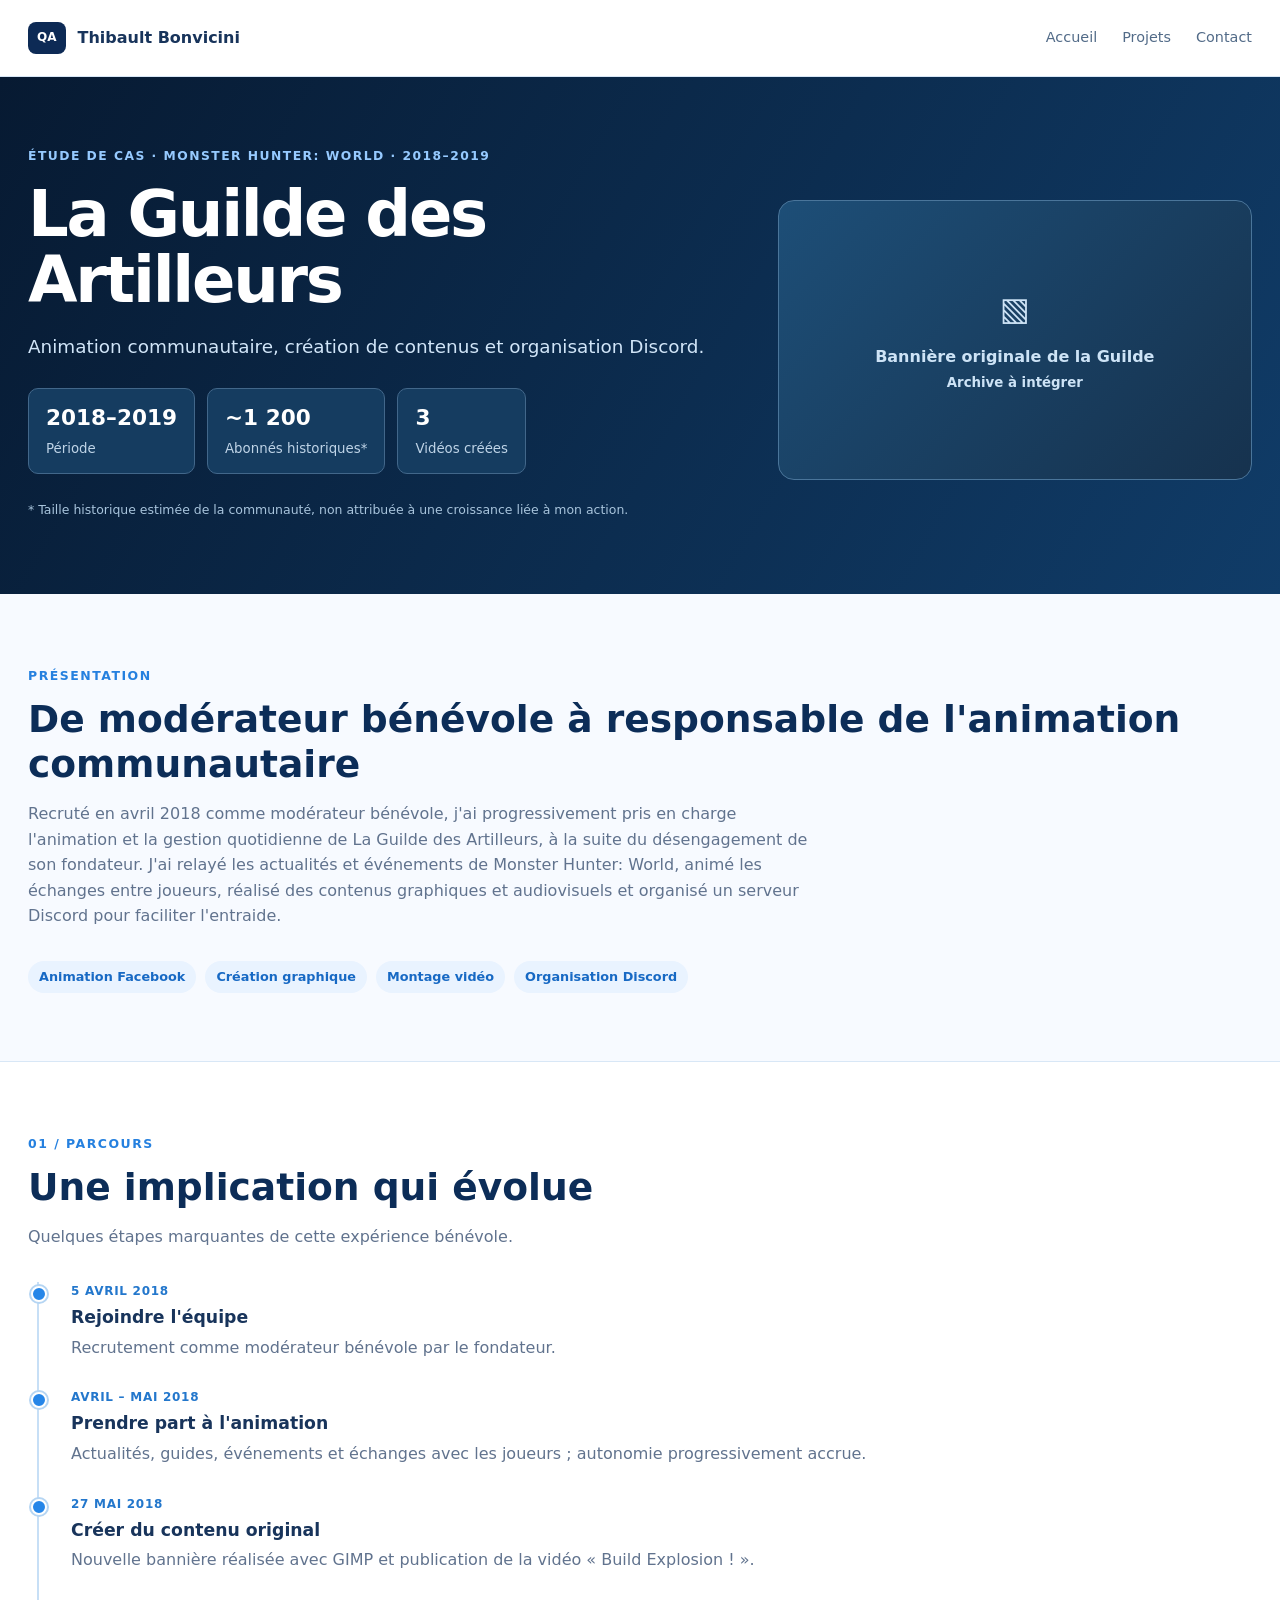
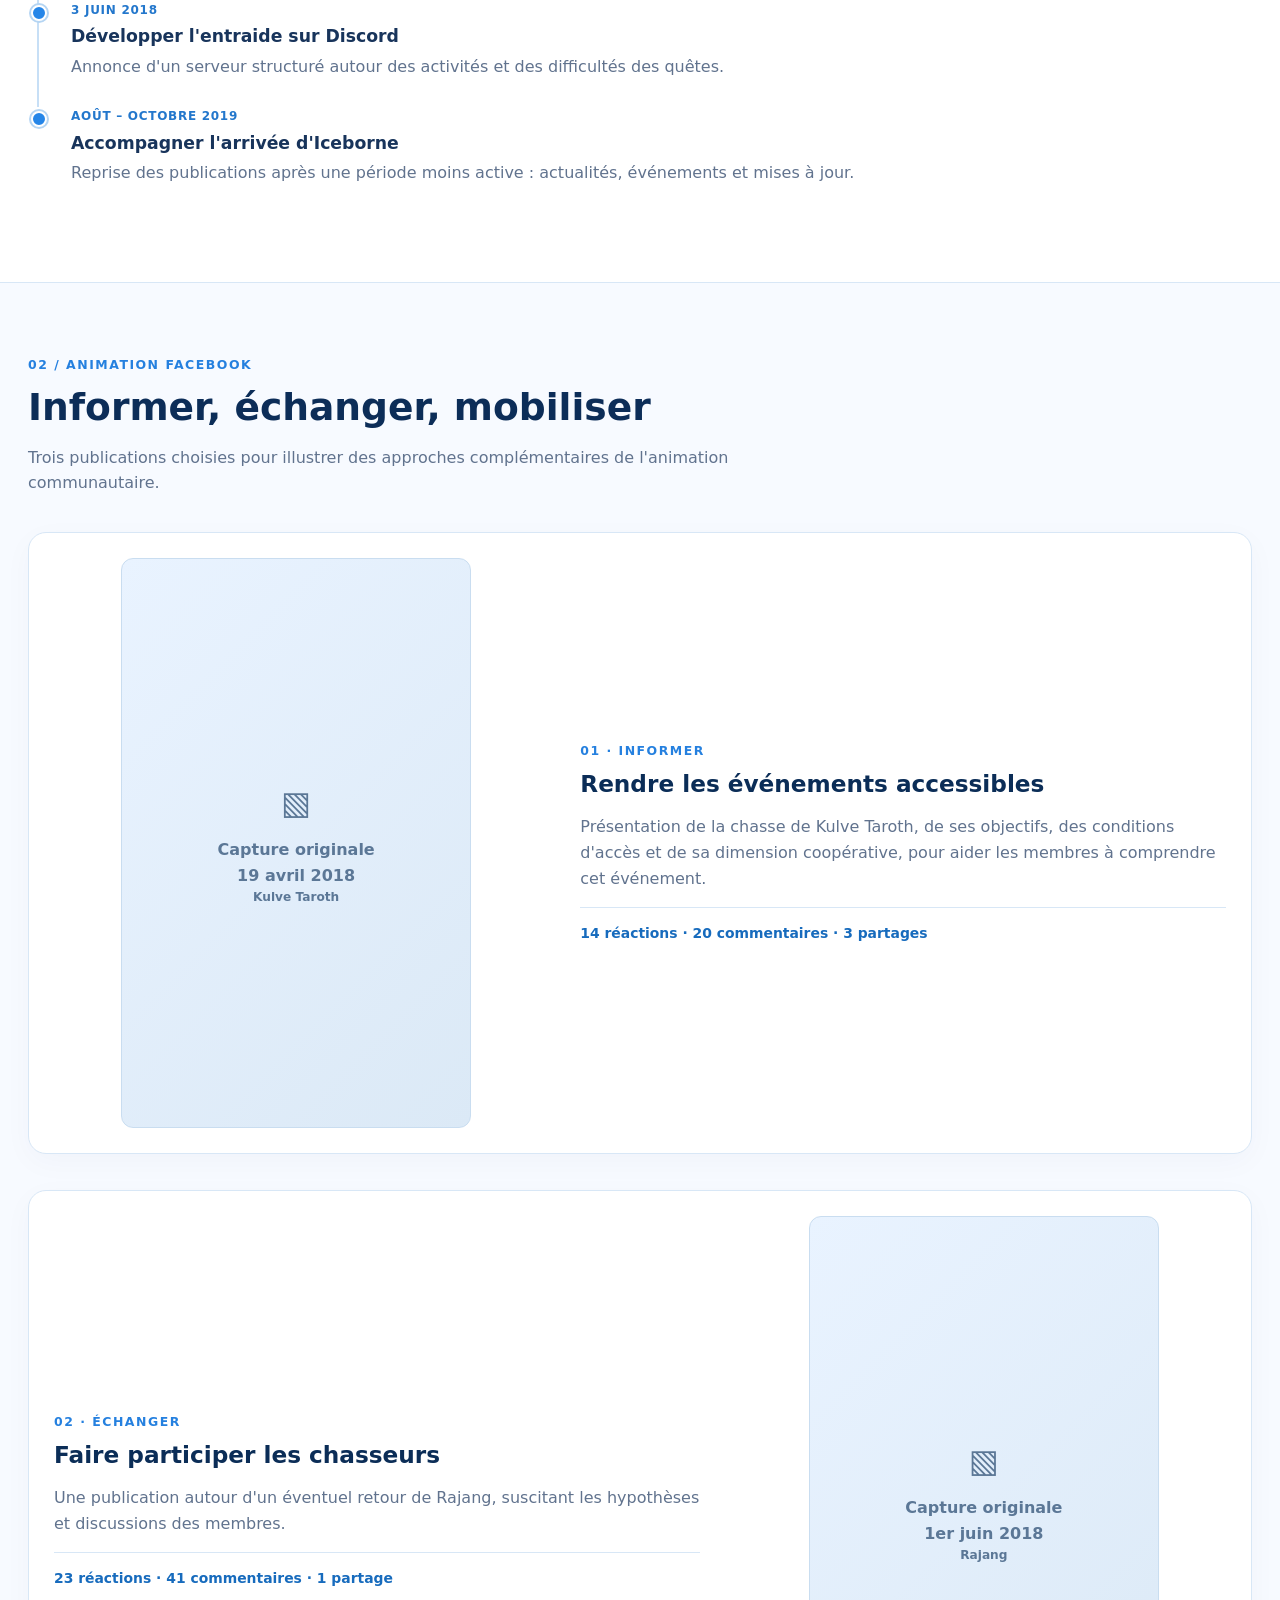
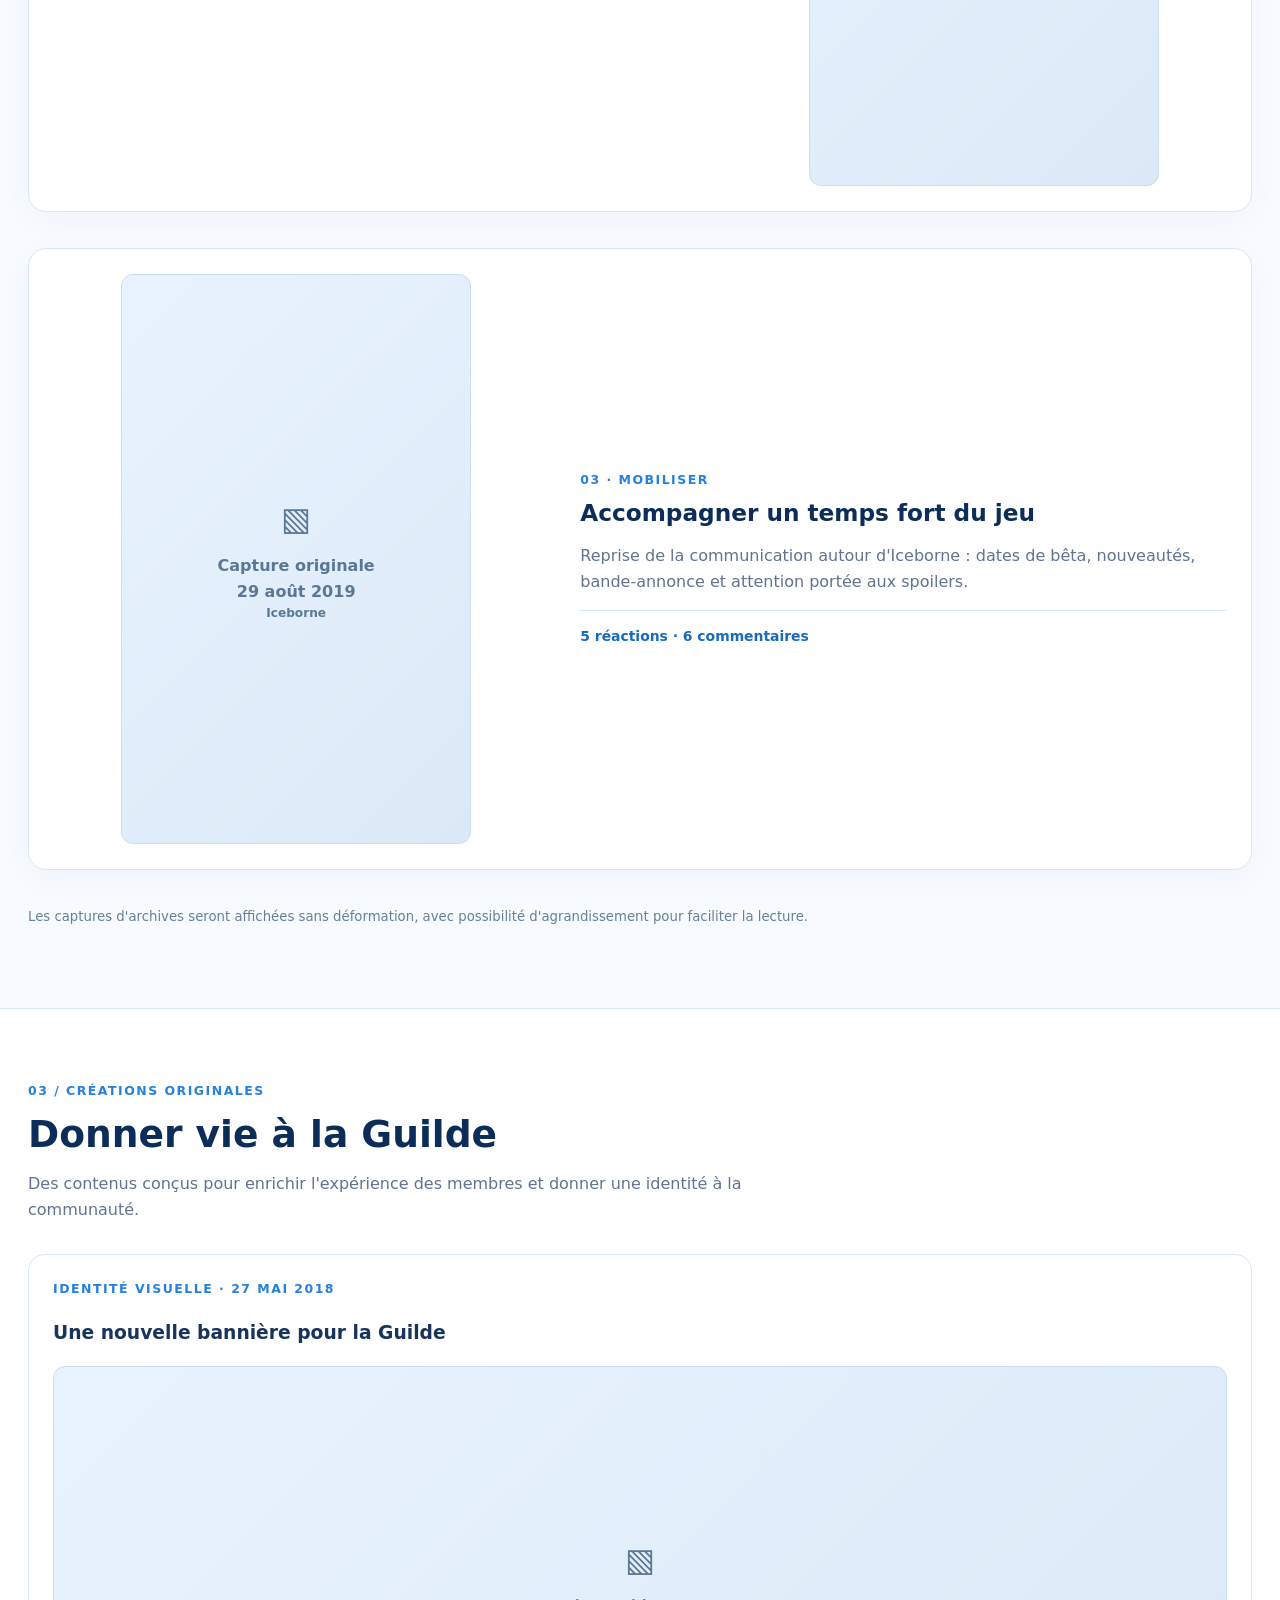
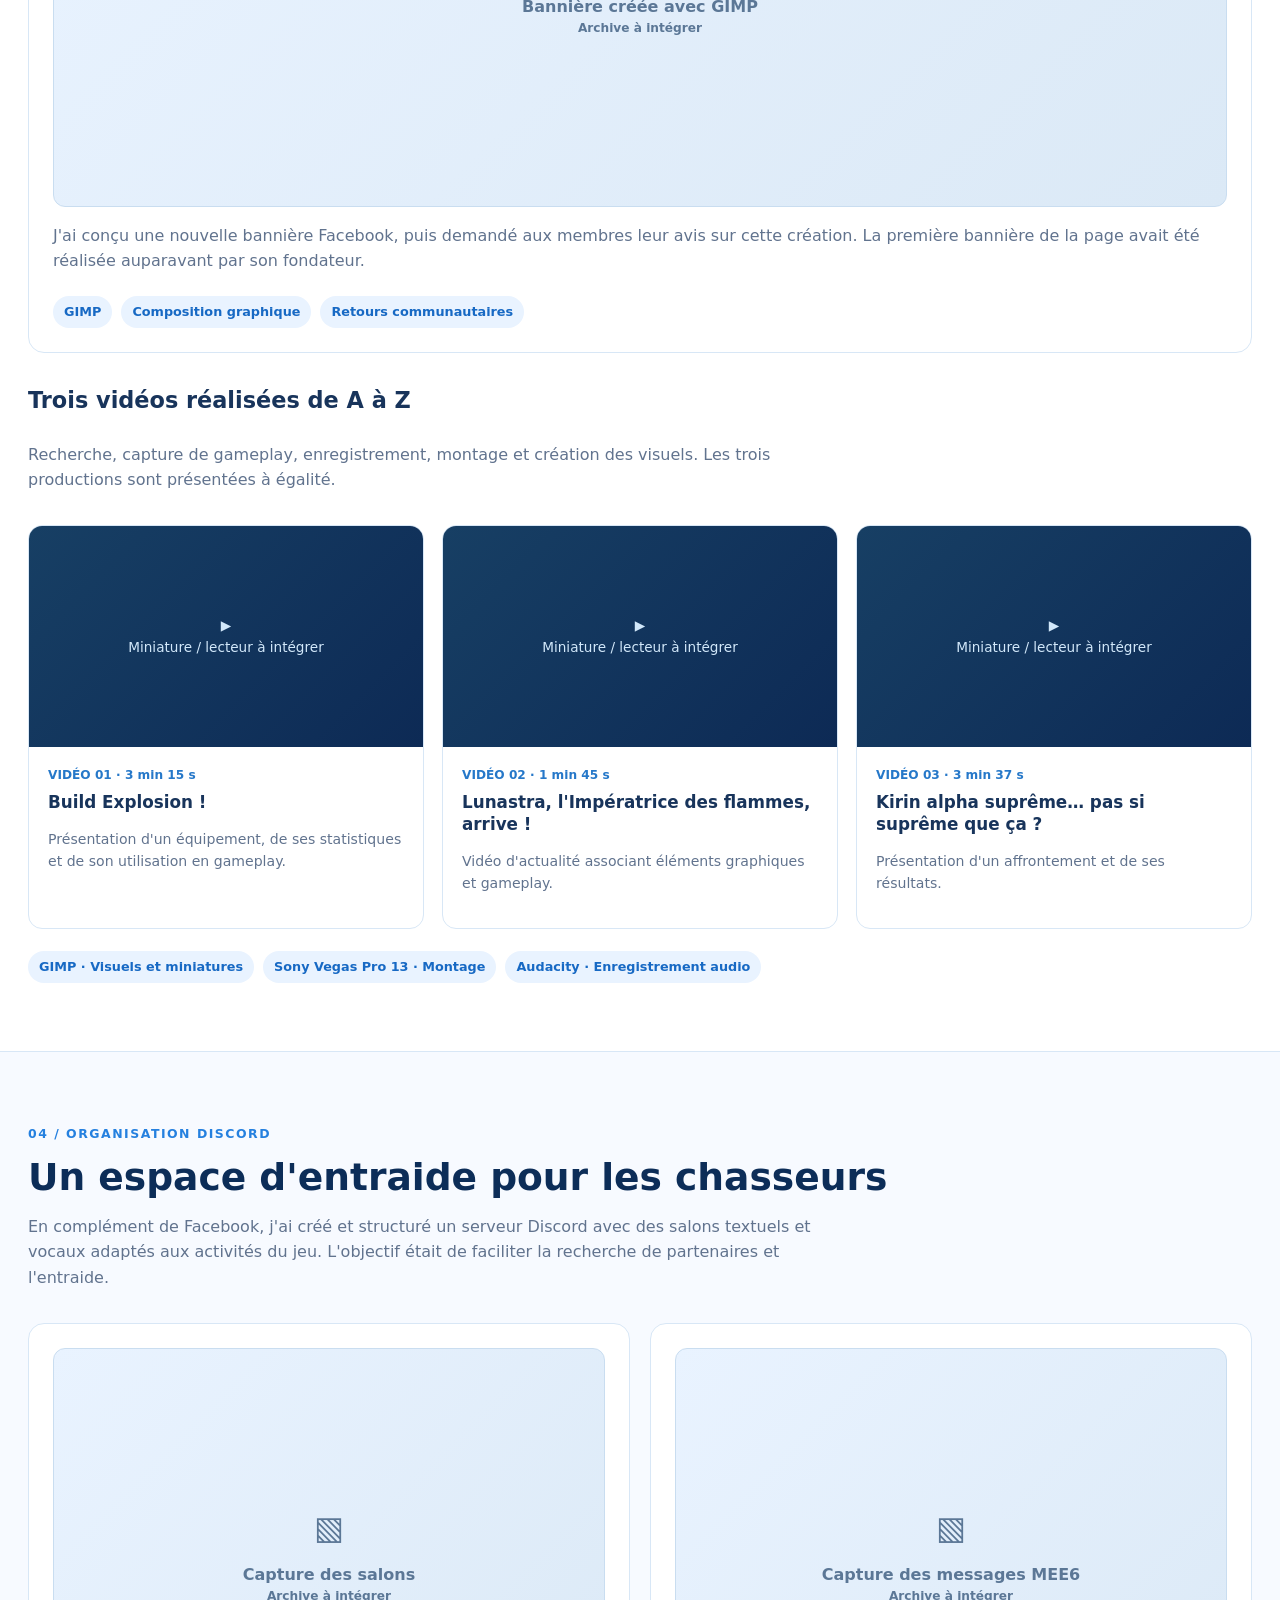
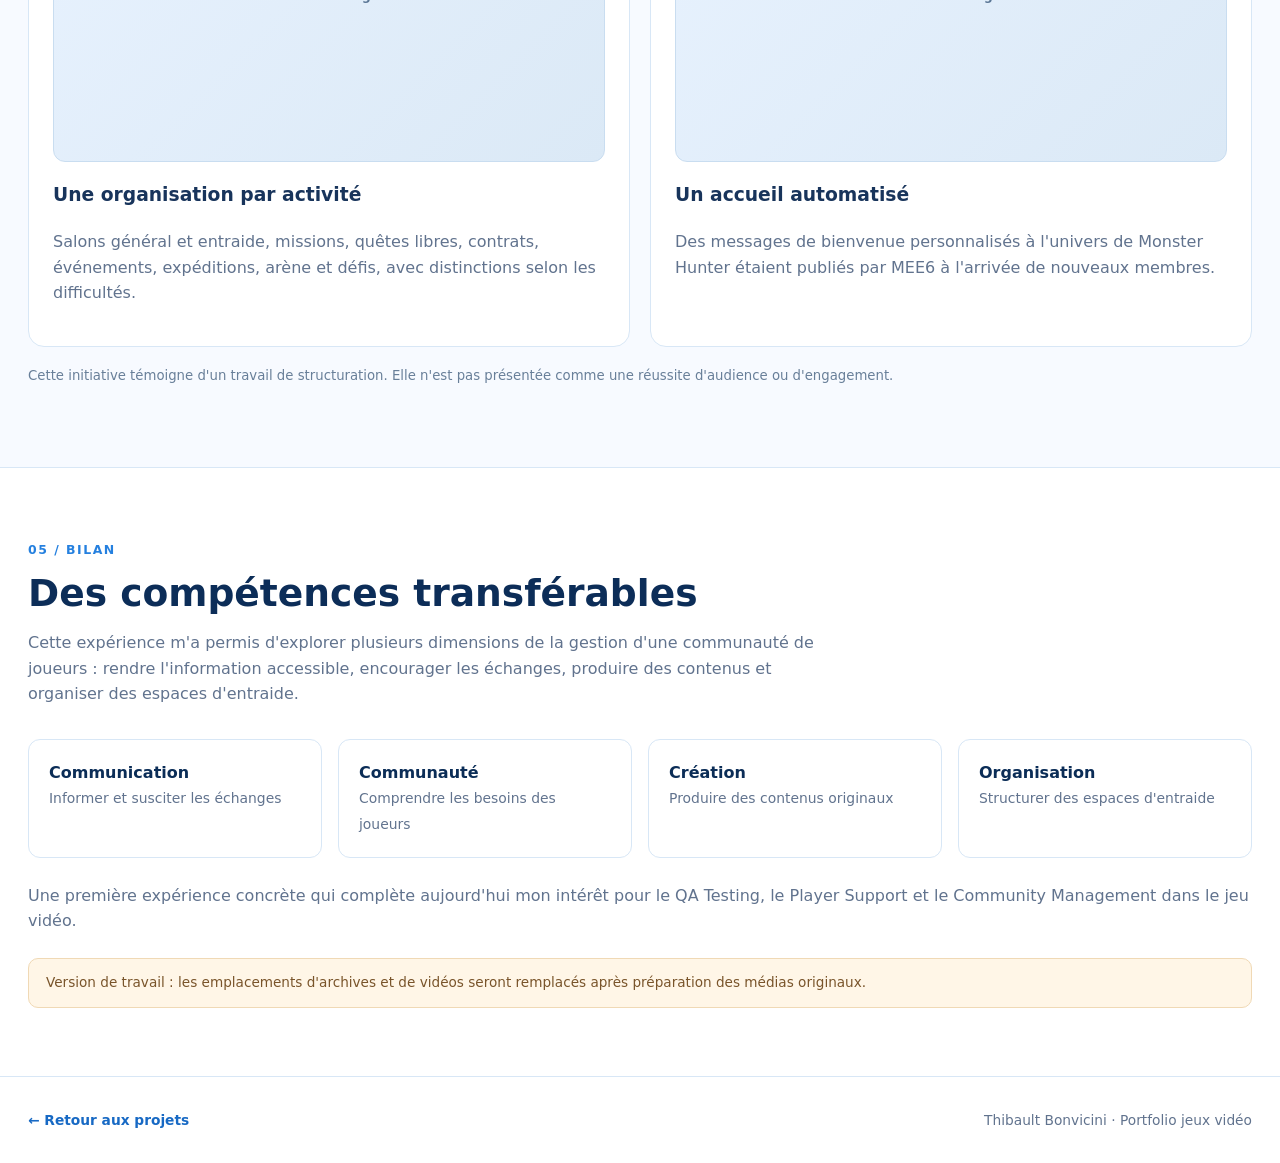
==== projets/guilde-des-artilleurs.html @ 86793c04 "Add Guilde des Artilleurs community case study draft" ====
<!doctype html>
<html lang="fr"><head><meta charset="utf-8"><meta name="viewport" content="width=device-width,initial-scale=1">
<meta name="description" content="Étude de cas communautaire : animation Facebook, créations audiovisuelles et organisation Discord pour La Guilde des Artilleurs (2018–2019).">
<title>La Guilde des Artilleurs — Community Management | Thibault Bonvicini</title>
<style>
:root{--navy:#0d2a55;--blue:#1976e9;--text:#18345b;--muted:#61738e;--line:#d8e7f6;--max:1260px}*{box-sizing:border-box}html{scroll-behavior:smooth}body{margin:0;font-family:Inter,ui-sans-serif,system-ui,-apple-system,"Segoe UI",sans-serif;line-height:1.6;color:var(--text);background:#fff}a{color:inherit;text-decoration:none}.wrap{width:min(calc(100% - 56px),var(--max));margin:auto}.top{background:#fff;border-bottom:1px solid var(--line);position:sticky;top:0;z-index:20}.top .wrap{min-height:76px;display:flex;align-items:center;justify-content:space-between;gap:20px}.brand{font-weight:850;display:flex;align-items:center;gap:12px}.mark{background:var(--navy);color:#fff;padding:6px 9px;border-radius:8px;font-size:.75rem}.nav{display:flex;gap:25px;font-size:.9rem;color:#526b88}.nav a:hover,.back:hover{color:var(--blue)}.hero{background:linear-gradient(120deg,#071a32,#103c68);color:white;padding:70px 0 62px}.eyebrow{font-size:.77rem;letter-spacing:.12em;text-transform:uppercase;font-weight:850;color:#96caff}.hero h1{font-size:clamp(2.6rem,5vw,4.8rem);line-height:1.04;letter-spacing:-.035em;margin:14px 0}.hero .lead{font-size:1.15rem;color:#d1e5f8;max-width:750px}.hero-grid{display:grid;grid-template-columns:1.2fr .8fr;gap:38px;align-items:center}.hero-media{border-radius:16px;min-height:280px;background:linear-gradient(135deg,#1d4e77,#16324e);border:1px solid #4a759a;display:grid;place-items:center;text-align:center;padding:22px;color:#cde3f6}.stats{display:flex;flex-wrap:wrap;gap:12px;margin:26px 0}.stat{border:1px solid #42678a;background:#153c60;padding:12px 17px;border-radius:10px;min-width:120px}.stat strong{display:block;font-size:1.35rem}.stat small{color:#bfd4e7}.note{font-size:.78rem;color:#a8c4dc}.section{padding:68px 0;border-bottom:1px solid var(--line)}.section:nth-of-type(even){background:#f7faff}.kicker{color:#2580df;font-size:.78rem;font-weight:900;letter-spacing:.12em;text-transform:uppercase}.section h2{font-size:clamp(1.7rem,3vw,2.35rem);line-height:1.2;color:#0c2d58;margin:9px 0 14px}.intro{color:var(--muted);max-width:790px;margin:0 0 32px}.tags{display:flex;flex-wrap:wrap;gap:9px;margin-top:22px}.tag{background:#e9f3ff;color:#1769c4;padding:6px 11px;border-radius:100px;font-size:.8rem;font-weight:750}.timeline{max-width:900px;margin-top:30px}.event{position:relative;padding:0 0 28px 32px;border-left:2px solid #c7dff6;margin-left:9px}.event:last-child{border-left-color:transparent}.event:before{content:"";position:absolute;left:-8px;top:4px;width:12px;height:12px;border-radius:50%;background:#2686e8;border:2px solid white;box-shadow:0 0 0 2px #b5d5f3}.date{font-size:.75rem;font-weight:900;color:#2377cc;letter-spacing:.06em}.event h3{margin:3px 0;font-size:1.08rem}.event p{margin:0;color:var(--muted)}.case{display:grid;grid-template-columns:minmax(0,.75fr) minmax(0,1fr);gap:42px;align-items:center;margin:36px 0;padding:25px;border:1px solid var(--line);border-radius:18px;background:#fff;box-shadow:0 8px 30px #0d2a5508}.case.reverse{grid-template-columns:minmax(0,1fr) minmax(0,.75fr)}.case.reverse .case-text{order:1}.case.reverse .media{order:2}.case h3{font-size:1.45rem;color:#0b2d57;line-height:1.22;margin:9px 0}.case p{color:var(--muted)}.metrics{border-top:1px solid var(--line);padding-top:14px;color:#176bbd;font-weight:800;font-size:.87rem}.media{width:100%;border-radius:12px;background:linear-gradient(135deg,#e9f3ff,#dbe9f6);border:1px solid #c9ddf0;color:#5b7796;display:grid;place-items:center;text-align:center;padding:20px;min-height:270px}.portrait{aspect-ratio:3/5;max-height:570px;max-width:350px;margin:auto}.wide{aspect-ratio:16/6;min-height:unset}.media small{display:block;font-size:.76rem}.card{border:1px solid var(--line);background:white;border-radius:16px;padding:24px}.card p{color:var(--muted)}.videos{display:grid;grid-template-columns:repeat(3,minmax(0,1fr));gap:18px}.video-card{border:1px solid var(--line);border-radius:14px;overflow:hidden;background:white}.video-art{aspect-ratio:16/9;background:linear-gradient(135deg,#173f64,#0d2a55);display:grid;place-items:center;color:#d2e8fa;text-align:center;padding:14px;font-size:.85rem}.video-copy{padding:19px}.video-copy h3{font-size:1.05rem;line-height:1.3;margin:6px 0}.video-copy p{font-size:.88rem;color:var(--muted)}.duration{font-size:.76rem;color:#2678c9;font-weight:850}.discord{display:grid;grid-template-columns:1fr 1fr;gap:20px}.discord .media{min-height:230px;aspect-ratio:4/3}.skills{display:grid;grid-template-columns:repeat(4,1fr);gap:16px}.skill{padding:20px;background:#fff;border:1px solid var(--line);border-radius:12px}.skill strong{display:block;color:#0b2d57}.skill span{font-size:.87rem;color:var(--muted)}.foot{padding:32px 0;display:flex;justify-content:space-between;gap:18px;color:#61738e;font-size:.86rem}.back{font-weight:850;color:#1769c4}.placeholder{font-weight:750}.placeholder:before{content:"▧";display:block;font-size:2rem;margin-bottom:8px}.disclaimer{font-size:.83rem;color:#687f99;margin-top:18px}.worknote{background:#fff6e7;border:1px solid #f0d9b5;border-radius:10px;padding:13px 17px;font-size:.85rem;color:#79542a;margin-top:24px}
@media(max-width:900px){.hero-grid{grid-template-columns:1fr}.videos{grid-template-columns:1fr 1fr}.skills{grid-template-columns:1fr 1fr}}@media(max-width:680px){.wrap{width:calc(100% - 30px)}.top .wrap{min-height:65px}.nav{gap:12px;font-size:.78rem}.hero{padding:48px 0}.section{padding:45px 0}.case,.case.reverse{grid-template-columns:1fr;gap:20px;padding:15px}.case.reverse .media{order:0}.case.reverse .case-text{order:1}.portrait{max-height:430px}.videos,.discord,.skills{grid-template-columns:1fr}.foot{flex-direction:column}}
</style></head><body>
<header class="top"><div class="wrap"><a class="brand" href="../index.html"><span class="mark">QA</span>Thibault Bonvicini</a><nav class="nav"><a href="../index.html">Accueil</a><a href="../index.html#projets">Projets</a><a href="../index.html#contact">Contact</a></nav></div></header>
<main>
<section class="hero"><div class="wrap hero-grid"><div><div class="eyebrow">Étude de cas · Monster Hunter: World · 2018–2019</div><h1>La Guilde des Artilleurs</h1><p class="lead">Animation communautaire, création de contenus et organisation Discord.</p><div class="stats"><div class="stat"><strong>2018–2019</strong><small>Période</small></div><div class="stat"><strong>~1 200</strong><small>Abonnés historiques*</small></div><div class="stat"><strong>3</strong><small>Vidéos créées</small></div></div><p class="note">* Taille historique estimée de la communauté, non attribuée à une croissance liée à mon action.</p></div><div class="hero-media"><span class="placeholder">Bannière originale de la Guilde<br><small>Archive à intégrer</small></span></div></div></section>
<section class="section"><div class="wrap"><span class="kicker">Présentation</span><h2>De modérateur bénévole à responsable de l'animation communautaire</h2><p class="intro">Recruté en avril 2018 comme modérateur bénévole, j'ai progressivement pris en charge l'animation et la gestion quotidienne de La Guilde des Artilleurs, à la suite du désengagement de son fondateur. J'ai relayé les actualités et événements de Monster Hunter: World, animé les échanges entre joueurs, réalisé des contenus graphiques et audiovisuels et organisé un serveur Discord pour faciliter l'entraide.</p><div class="tags"><span class="tag">Animation Facebook</span><span class="tag">Création graphique</span><span class="tag">Montage vidéo</span><span class="tag">Organisation Discord</span></div></div></section>
<section class="section"><div class="wrap"><span class="kicker">01 / Parcours</span><h2>Une implication qui évolue</h2><p class="intro">Quelques étapes marquantes de cette expérience bénévole.</p><div class="timeline">
<div class="event"><div class="date">5 AVRIL 2018</div><h3>Rejoindre l'équipe</h3><p>Recrutement comme modérateur bénévole par le fondateur.</p></div>
<div class="event"><div class="date">AVRIL – MAI 2018</div><h3>Prendre part à l'animation</h3><p>Actualités, guides, événements et échanges avec les joueurs ; autonomie progressivement accrue.</p></div>
<div class="event"><div class="date">27 MAI 2018</div><h3>Créer du contenu original</h3><p>Nouvelle bannière réalisée avec GIMP et publication de la vidéo « Build Explosion ! ».</p></div>
<div class="event"><div class="date">3 JUIN 2018</div><h3>Développer l'entraide sur Discord</h3><p>Annonce d'un serveur structuré autour des activités et des difficultés des quêtes.</p></div>
<div class="event"><div class="date">AOÛT – OCTOBRE 2019</div><h3>Accompagner l'arrivée d'Iceborne</h3><p>Reprise des publications après une période moins active : actualités, événements et mises à jour.</p></div>
</div></div></section>
<section class="section"><div class="wrap"><span class="kicker">02 / Animation Facebook</span><h2>Informer, échanger, mobiliser</h2><p class="intro">Trois publications choisies pour illustrer des approches complémentaires de l'animation communautaire.</p>
<article class="case"><div class="media portrait"><span class="placeholder">Capture originale<br>19 avril 2018<br><small>Kulve Taroth</small></span></div><div class="case-text"><div class="kicker">01 · Informer</div><h3>Rendre les événements accessibles</h3><p>Présentation de la chasse de Kulve Taroth, de ses objectifs, des conditions d'accès et de sa dimension coopérative, pour aider les membres à comprendre cet événement.</p><div class="metrics">14 réactions · 20 commentaires · 3 partages</div></div></article>
<article class="case reverse"><div class="case-text"><div class="kicker">02 · Échanger</div><h3>Faire participer les chasseurs</h3><p>Une publication autour d'un éventuel retour de Rajang, suscitant les hypothèses et discussions des membres.</p><div class="metrics">23 réactions · 41 commentaires · 1 partage</div></div><div class="media portrait"><span class="placeholder">Capture originale<br>1er juin 2018<br><small>Rajang</small></span></div></article>
<article class="case"><div class="media portrait"><span class="placeholder">Capture originale<br>29 août 2019<br><small>Iceborne</small></span></div><div class="case-text"><div class="kicker">03 · Mobiliser</div><h3>Accompagner un temps fort du jeu</h3><p>Reprise de la communication autour d'Iceborne : dates de bêta, nouveautés, bande-annonce et attention portée aux spoilers.</p><div class="metrics">5 réactions · 6 commentaires</div></div></article>
<p class="disclaimer">Les captures d'archives seront affichées sans déformation, avec possibilité d'agrandissement pour faciliter la lecture.</p>
</div></section>
<section class="section"><div class="wrap"><span class="kicker">03 / Créations originales</span><h2>Donner vie à la Guilde</h2><p class="intro">Des contenus conçus pour enrichir l'expérience des membres et donner une identité à la communauté.</p>
<article class="card" style="margin-bottom:30px"><div class="kicker">Identité visuelle · 27 mai 2018</div><h3>Une nouvelle bannière pour la Guilde</h3><div class="media wide"><span class="placeholder">Bannière créée avec GIMP<br><small>Archive à intégrer</small></span></div><p>J'ai conçu une nouvelle bannière Facebook, puis demandé aux membres leur avis sur cette création. La première bannière de la page avait été réalisée auparavant par son fondateur.</p><div class="tags"><span class="tag">GIMP</span><span class="tag">Composition graphique</span><span class="tag">Retours communautaires</span></div></article>
<h3 style="font-size:1.4rem">Trois vidéos réalisées de A à Z</h3><p class="intro">Recherche, capture de gameplay, enregistrement, montage et création des visuels. Les trois productions sont présentées à égalité.</p>
<div class="videos">
<article class="video-card"><div class="video-art">▶<br>Miniature / lecteur à intégrer</div><div class="video-copy"><div class="duration">VIDÉO 01 · 3 min 15 s</div><h3>Build Explosion !</h3><p>Présentation d'un équipement, de ses statistiques et de son utilisation en gameplay.</p></div></article>
<article class="video-card"><div class="video-art">▶<br>Miniature / lecteur à intégrer</div><div class="video-copy"><div class="duration">VIDÉO 02 · 1 min 45 s</div><h3>Lunastra, l'Impératrice des flammes, arrive !</h3><p>Vidéo d'actualité associant éléments graphiques et gameplay.</p></div></article>
<article class="video-card"><div class="video-art">▶<br>Miniature / lecteur à intégrer</div><div class="video-copy"><div class="duration">VIDÉO 03 · 3 min 37 s</div><h3>Kirin alpha suprême… pas si suprême que ça ?</h3><p>Présentation d'un affrontement et de ses résultats.</p></div></article>
</div><div class="tags"><span class="tag">GIMP · Visuels et miniatures</span><span class="tag">Sony Vegas Pro 13 · Montage</span><span class="tag">Audacity · Enregistrement audio</span></div>
</div></section>
<section class="section"><div class="wrap"><span class="kicker">04 / Organisation Discord</span><h2>Un espace d'entraide pour les chasseurs</h2><p class="intro">En complément de Facebook, j'ai créé et structuré un serveur Discord avec des salons textuels et vocaux adaptés aux activités du jeu. L'objectif était de faciliter la recherche de partenaires et l'entraide.</p><div class="discord"><article class="card"><div class="media"><span class="placeholder">Capture des salons<br><small>Archive à intégrer</small></span></div><h3>Une organisation par activité</h3><p>Salons général et entraide, missions, quêtes libres, contrats, événements, expéditions, arène et défis, avec distinctions selon les difficultés.</p></article><article class="card"><div class="media"><span class="placeholder">Capture des messages MEE6<br><small>Archive à intégrer</small></span></div><h3>Un accueil automatisé</h3><p>Des messages de bienvenue personnalisés à l'univers de Monster Hunter étaient publiés par MEE6 à l'arrivée de nouveaux membres.</p></article></div><p class="disclaimer">Cette initiative témoigne d'un travail de structuration. Elle n'est pas présentée comme une réussite d'audience ou d'engagement.</p></div></section>
<section class="section"><div class="wrap"><span class="kicker">05 / Bilan</span><h2>Des compétences transférables</h2><p class="intro">Cette expérience m'a permis d'explorer plusieurs dimensions de la gestion d'une communauté de joueurs : rendre l'information accessible, encourager les échanges, produire des contenus et organiser des espaces d'entraide.</p><div class="skills"><div class="skill"><strong>Communication</strong><span>Informer et susciter les échanges</span></div><div class="skill"><strong>Communauté</strong><span>Comprendre les besoins des joueurs</span></div><div class="skill"><strong>Création</strong><span>Produire des contenus originaux</span></div><div class="skill"><strong>Organisation</strong><span>Structurer des espaces d'entraide</span></div></div><p style="color:var(--muted);margin-top:25px">Une première expérience concrète qui complète aujourd'hui mon intérêt pour le QA Testing, le Player Support et le Community Management dans le jeu vidéo.</p><div class="worknote">Version de travail : les emplacements d'archives et de vidéos seront remplacés après préparation des médias originaux.</div></div></section>
</main><footer class="wrap foot"><a class="back" href="../index.html#projets">← Retour aux projets</a><span>Thibault Bonvicini · Portfolio jeux vidéo</span></footer>
</body></html>
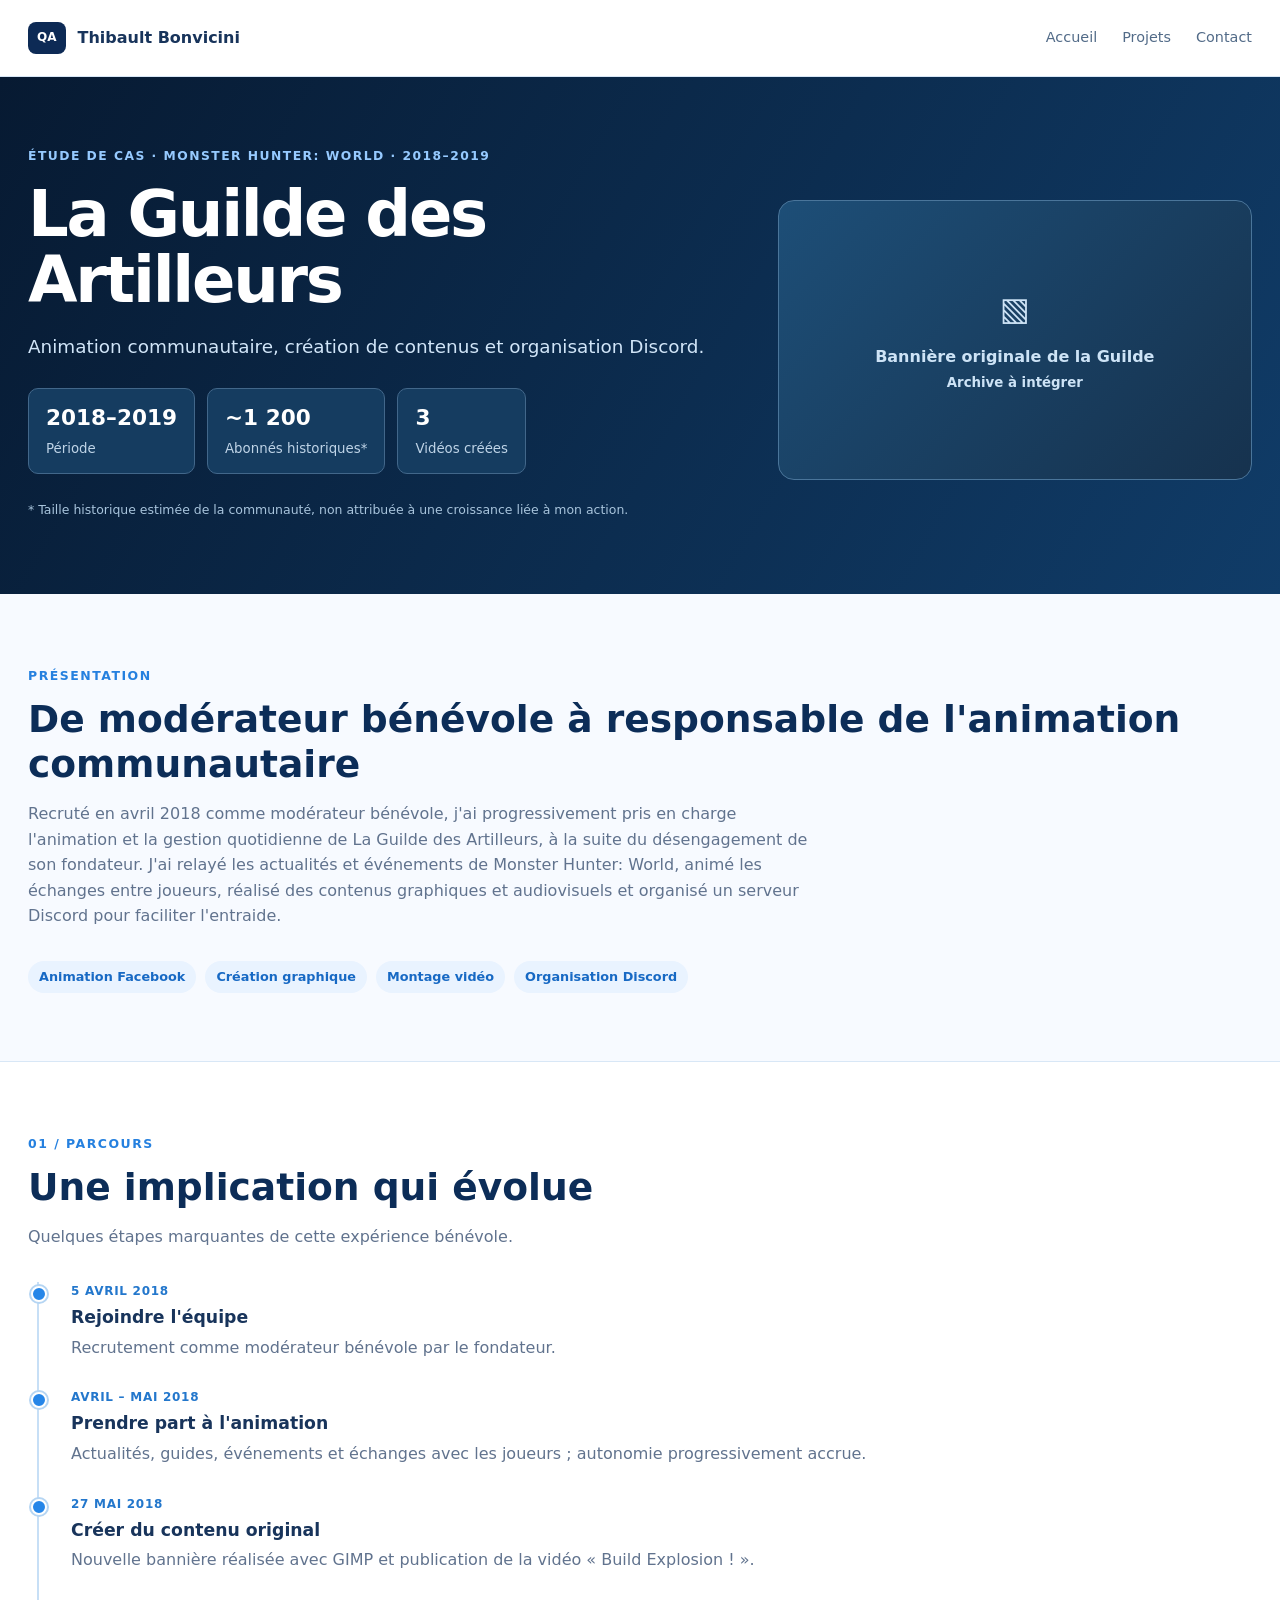
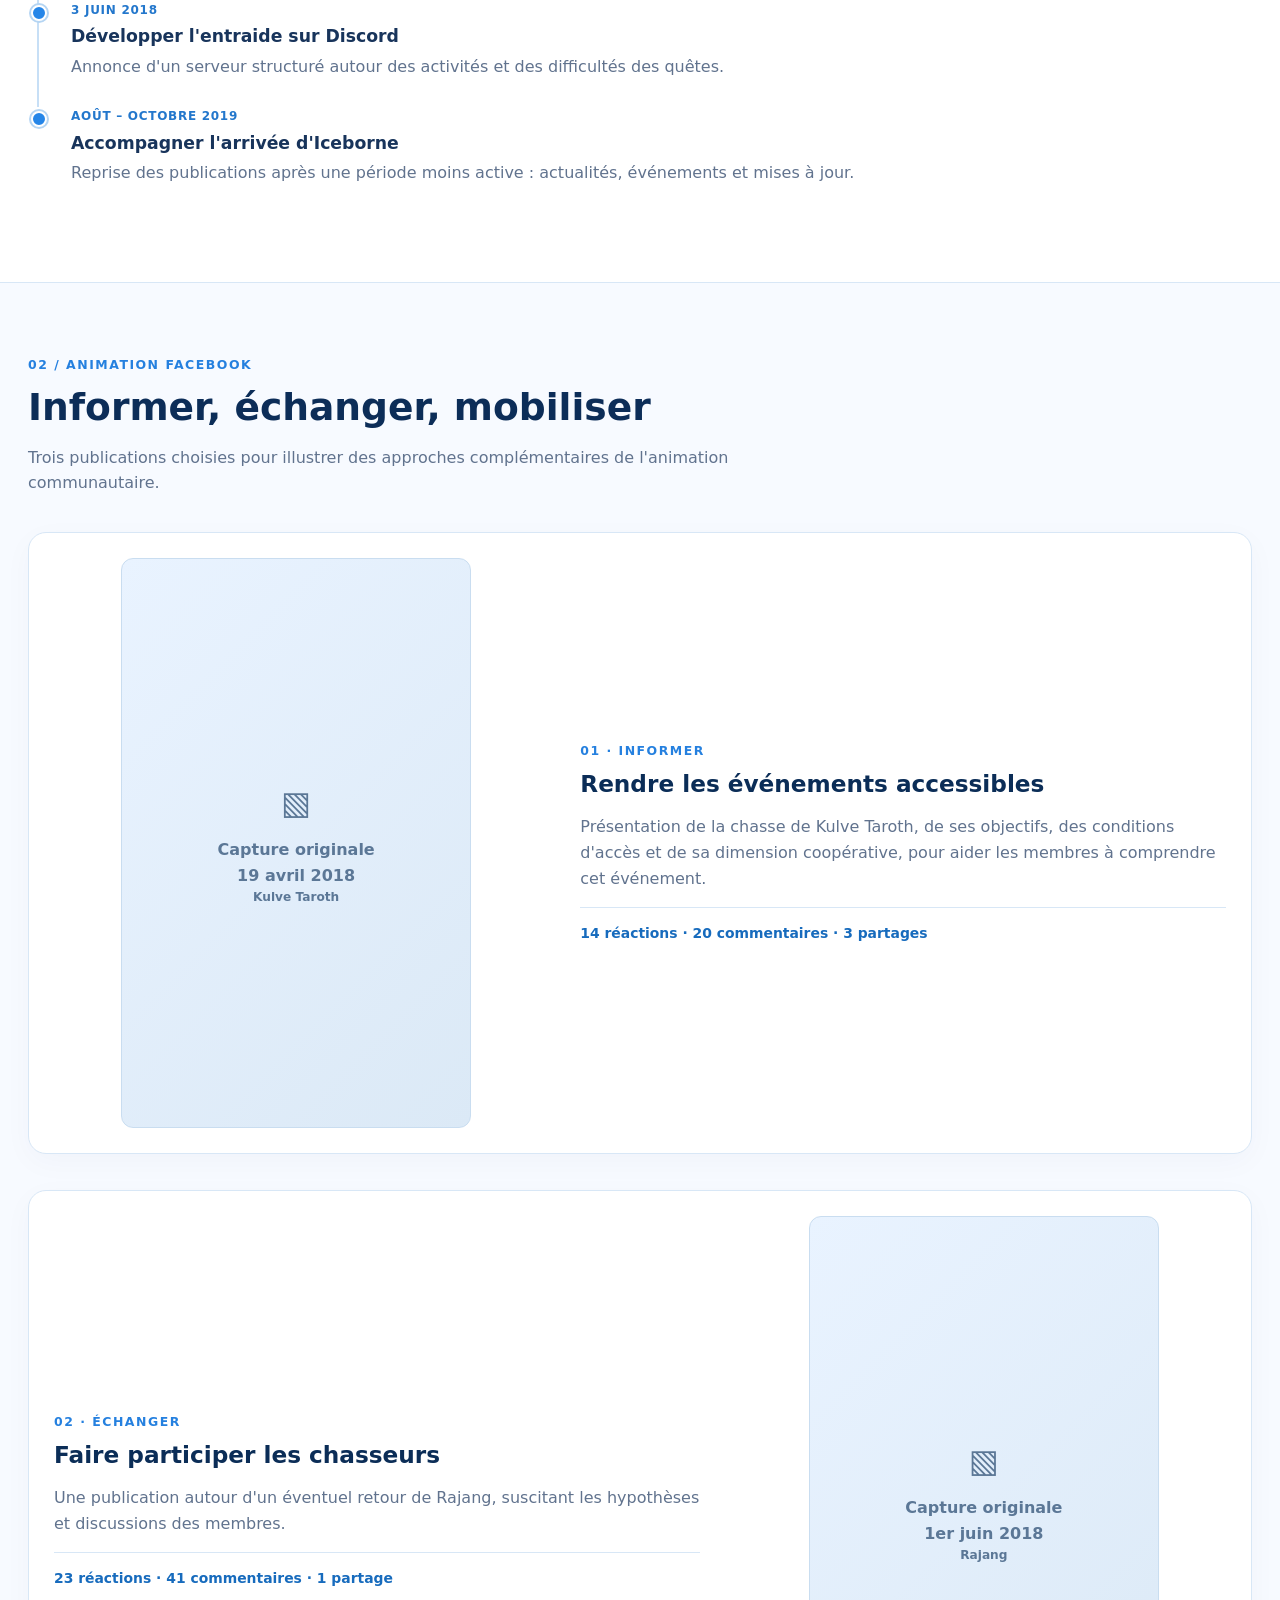
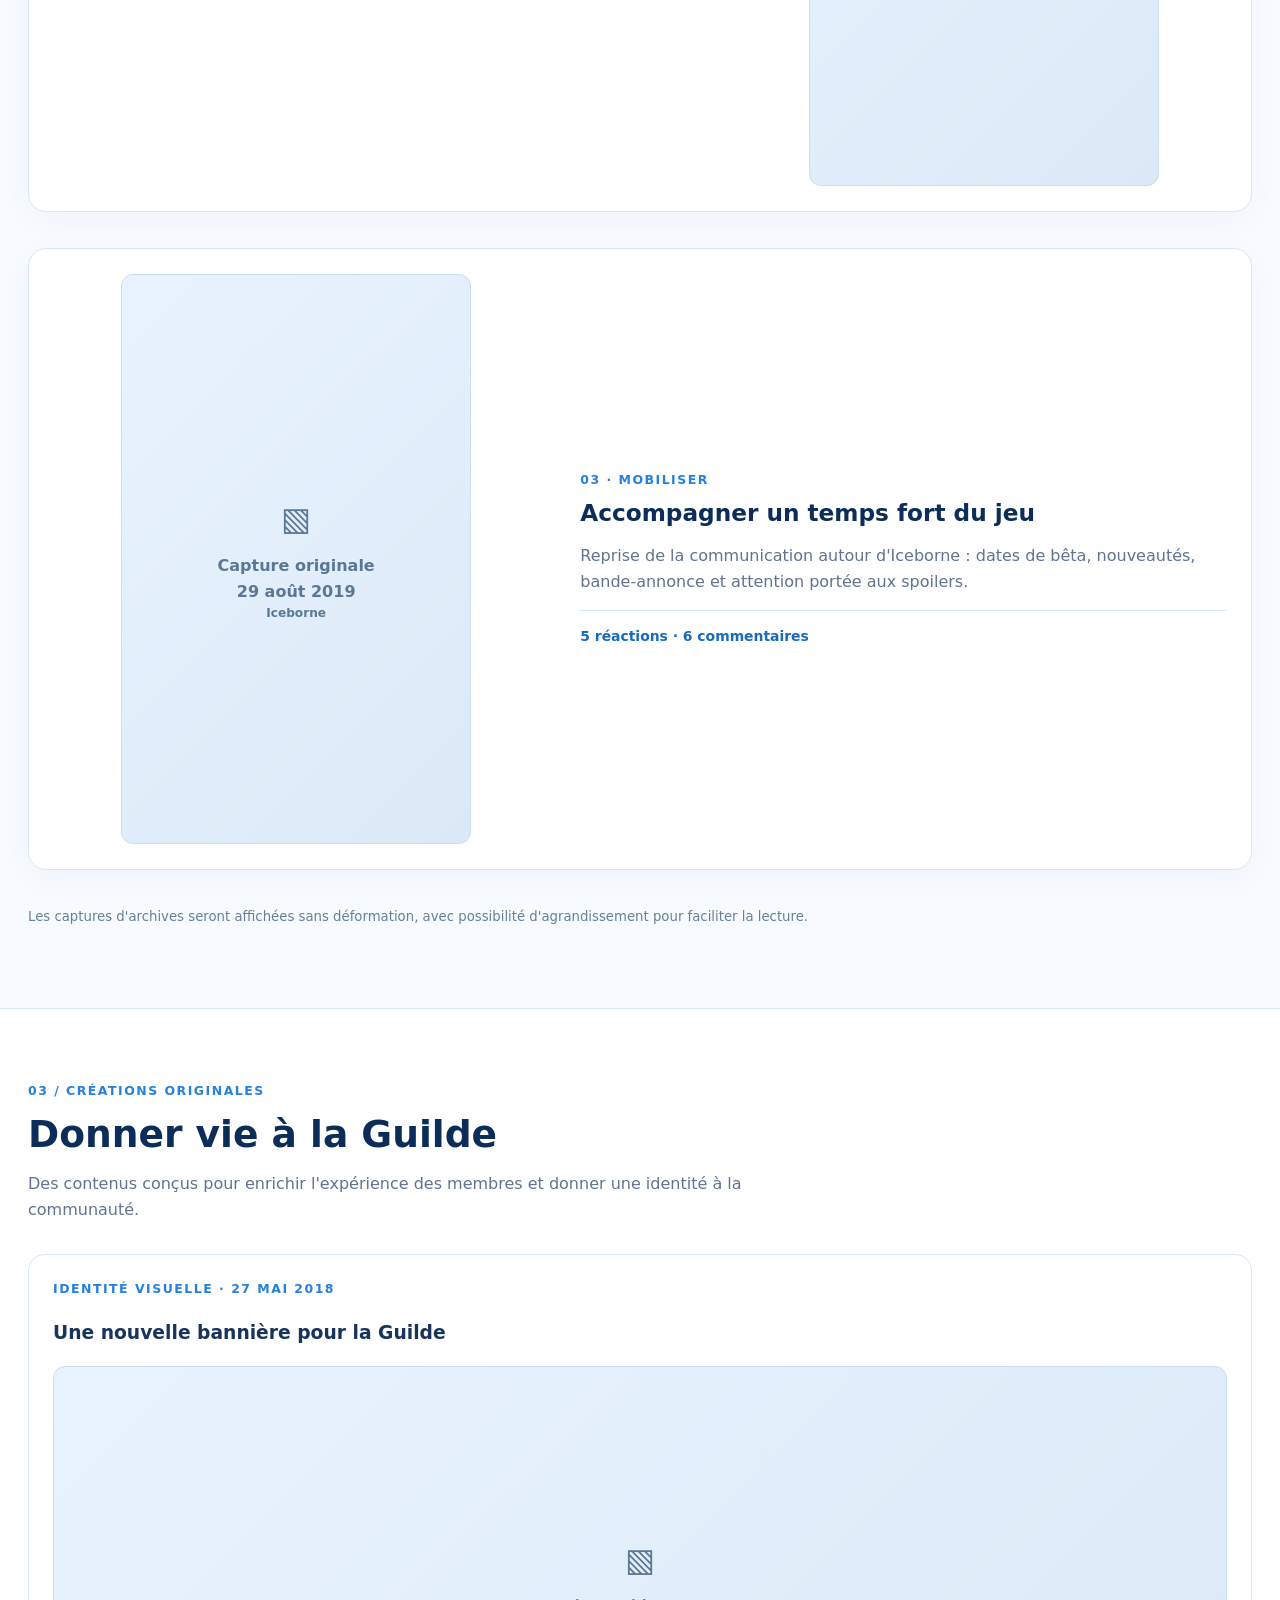
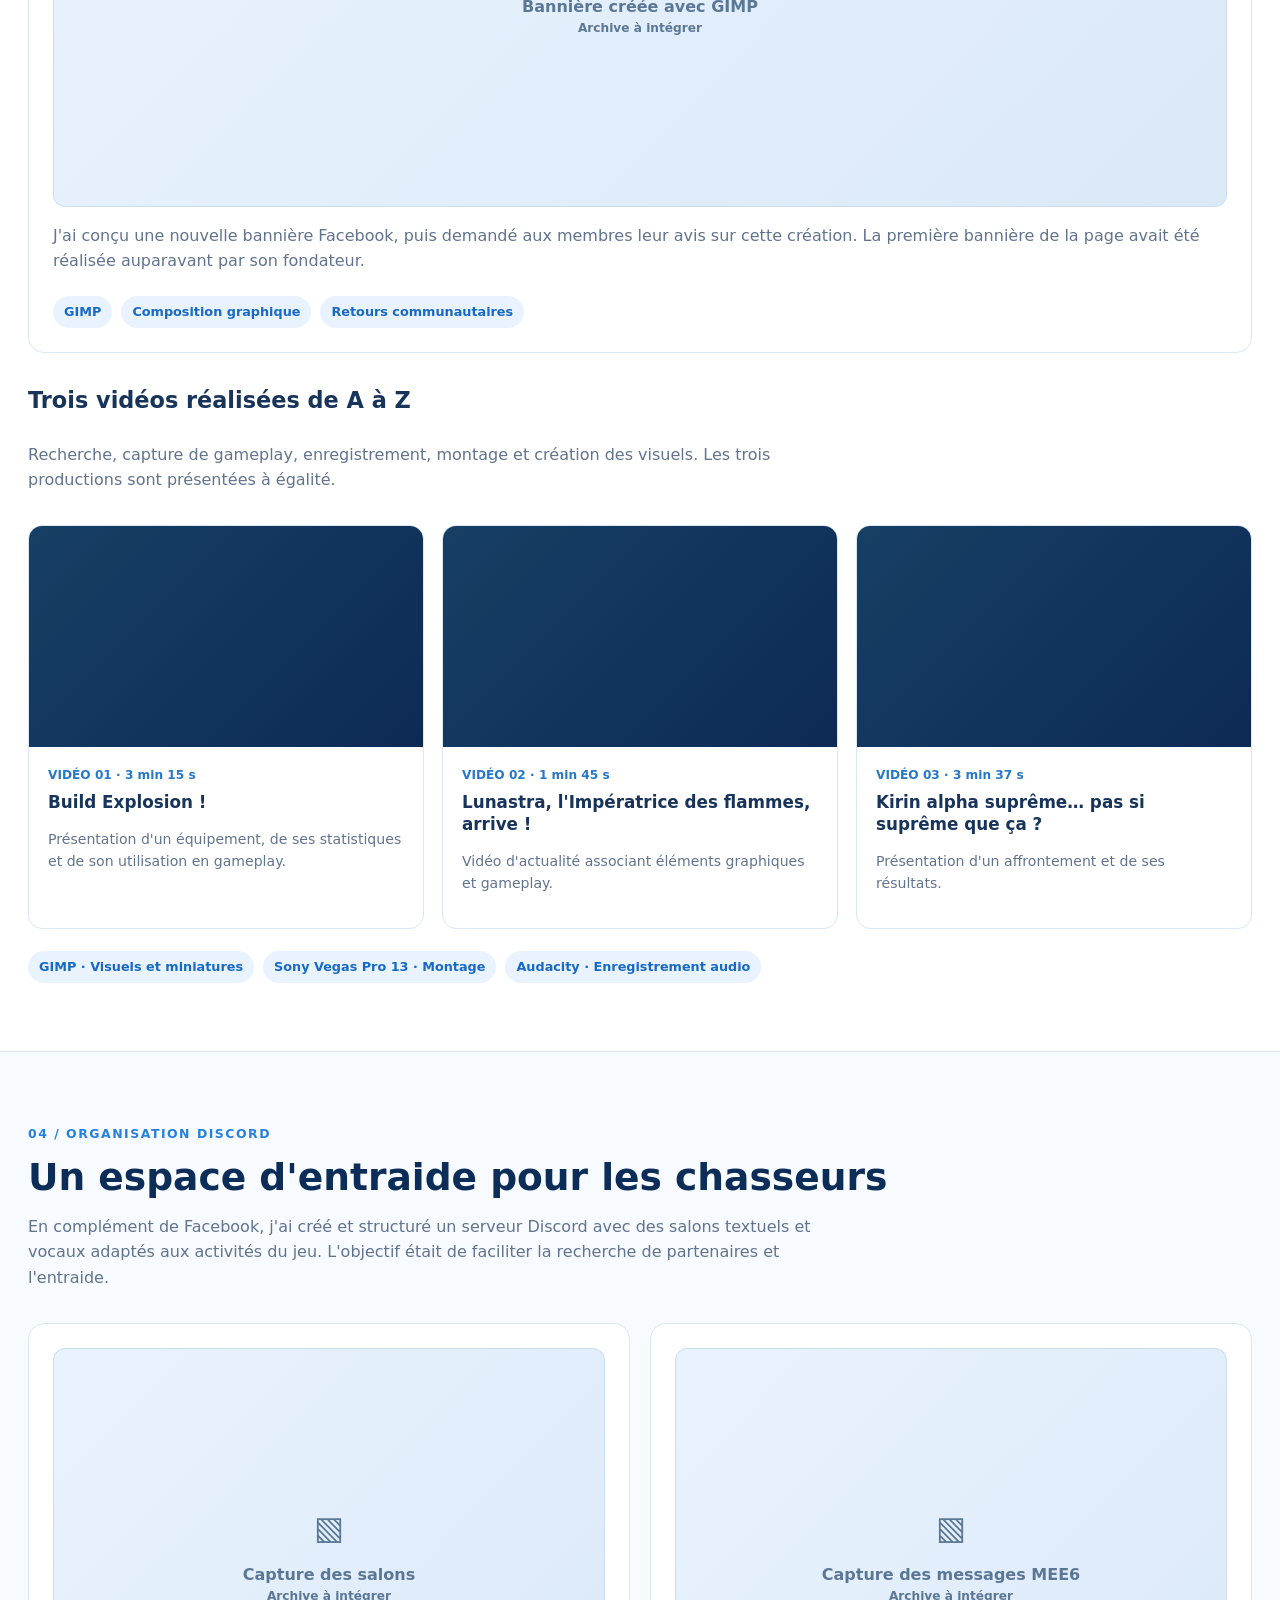
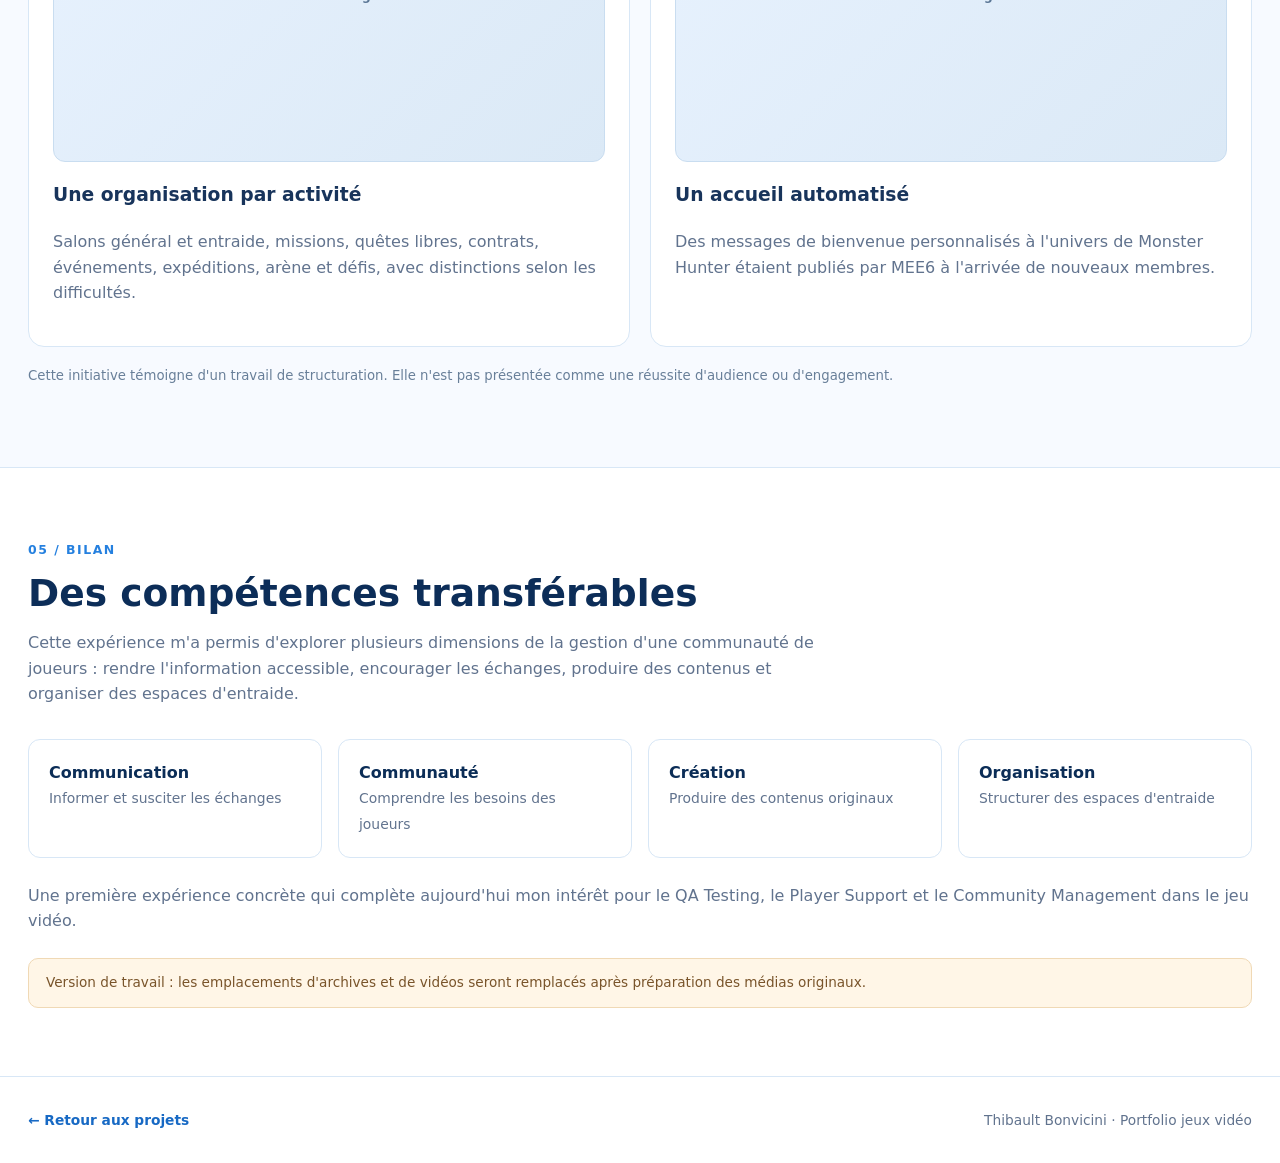
==== commit 90bd7f4e: "Embed three original Guilde des Artilleurs YouTube videos" ====
--- a/projets/guilde-des-artilleurs.html
+++ b/projets/guilde-des-artilleurs.html
@@ -27,9 +27,9 @@
 <article class="card" style="margin-bottom:30px"><div class="kicker">Identité visuelle · 27 mai 2018</div><h3>Une nouvelle bannière pour la Guilde</h3><div class="media wide"><span class="placeholder">Bannière créée avec GIMP<br><small>Archive à intégrer</small></span></div><p>J'ai conçu une nouvelle bannière Facebook, puis demandé aux membres leur avis sur cette création. La première bannière de la page avait été réalisée auparavant par son fondateur.</p><div class="tags"><span class="tag">GIMP</span><span class="tag">Composition graphique</span><span class="tag">Retours communautaires</span></div></article>
 <h3 style="font-size:1.4rem">Trois vidéos réalisées de A à Z</h3><p class="intro">Recherche, capture de gameplay, enregistrement, montage et création des visuels. Les trois productions sont présentées à égalité.</p>
 <div class="videos">
-<article class="video-card"><div class="video-art">▶<br>Miniature / lecteur à intégrer</div><div class="video-copy"><div class="duration">VIDÉO 01 · 3 min 15 s</div><h3>Build Explosion !</h3><p>Présentation d'un équipement, de ses statistiques et de son utilisation en gameplay.</p></div></article>
-<article class="video-card"><div class="video-art">▶<br>Miniature / lecteur à intégrer</div><div class="video-copy"><div class="duration">VIDÉO 02 · 1 min 45 s</div><h3>Lunastra, l'Impératrice des flammes, arrive !</h3><p>Vidéo d'actualité associant éléments graphiques et gameplay.</p></div></article>
-<article class="video-card"><div class="video-art">▶<br>Miniature / lecteur à intégrer</div><div class="video-copy"><div class="duration">VIDÉO 03 · 3 min 37 s</div><h3>Kirin alpha suprême… pas si suprême que ça ?</h3><p>Présentation d'un affrontement et de ses résultats.</p></div></article>
+<article class="video-card"><div class="video-art" style="padding:0"><iframe title="Vidéo YouTube y5SQynSTzR4" src="https://www.youtube-nocookie.com/embed/y5SQynSTzR4" loading="lazy" referrerpolicy="strict-origin-when-cross-origin" allow="accelerometer; autoplay; clipboard-write; encrypted-media; gyroscope; picture-in-picture; web-share" allowfullscreen style="width:100%;height:100%;border:0;aspect-ratio:16/9"></iframe></div><div class="video-copy"><div class="duration">VIDÉO 01 · 3 min 15 s</div><h3>Build Explosion !</h3><p>Présentation d'un équipement, de ses statistiques et de son utilisation en gameplay.</p></div></article>
+<article class="video-card"><div class="video-art" style="padding:0"><iframe title="Vidéo YouTube PZPnXgO5tqQ" src="https://www.youtube-nocookie.com/embed/PZPnXgO5tqQ" loading="lazy" referrerpolicy="strict-origin-when-cross-origin" allow="accelerometer; autoplay; clipboard-write; encrypted-media; gyroscope; picture-in-picture; web-share" allowfullscreen style="width:100%;height:100%;border:0;aspect-ratio:16/9"></iframe></div><div class="video-copy"><div class="duration">VIDÉO 02 · 1 min 45 s</div><h3>Lunastra, l'Impératrice des flammes, arrive !</h3><p>Vidéo d'actualité associant éléments graphiques et gameplay.</p></div></article>
+<article class="video-card"><div class="video-art" style="padding:0"><iframe title="Vidéo YouTube QgPOve6q7eU" src="https://www.youtube-nocookie.com/embed/QgPOve6q7eU" loading="lazy" referrerpolicy="strict-origin-when-cross-origin" allow="accelerometer; autoplay; clipboard-write; encrypted-media; gyroscope; picture-in-picture; web-share" allowfullscreen style="width:100%;height:100%;border:0;aspect-ratio:16/9"></iframe></div><div class="video-copy"><div class="duration">VIDÉO 03 · 3 min 37 s</div><h3>Kirin alpha suprême… pas si suprême que ça ?</h3><p>Présentation d'un affrontement et de ses résultats.</p></div></article>
 </div><div class="tags"><span class="tag">GIMP · Visuels et miniatures</span><span class="tag">Sony Vegas Pro 13 · Montage</span><span class="tag">Audacity · Enregistrement audio</span></div>
 </div></section>
 <section class="section"><div class="wrap"><span class="kicker">04 / Organisation Discord</span><h2>Un espace d'entraide pour les chasseurs</h2><p class="intro">En complément de Facebook, j'ai créé et structuré un serveur Discord avec des salons textuels et vocaux adaptés aux activités du jeu. L'objectif était de faciliter la recherche de partenaires et l'entraide.</p><div class="discord"><article class="card"><div class="media"><span class="placeholder">Capture des salons<br><small>Archive à intégrer</small></span></div><h3>Une organisation par activité</h3><p>Salons général et entraide, missions, quêtes libres, contrats, événements, expéditions, arène et défis, avec distinctions selon les difficultés.</p></article><article class="card"><div class="media"><span class="placeholder">Capture des messages MEE6<br><small>Archive à intégrer</small></span></div><h3>Un accueil automatisé</h3><p>Des messages de bienvenue personnalisés à l'univers de Monster Hunter étaient publiés par MEE6 à l'arrivée de nouveaux membres.</p></article></div><p class="disclaimer">Cette initiative témoigne d'un travail de structuration. Elle n'est pas présentée comme une réussite d'audience ou d'engagement.</p></div></section>
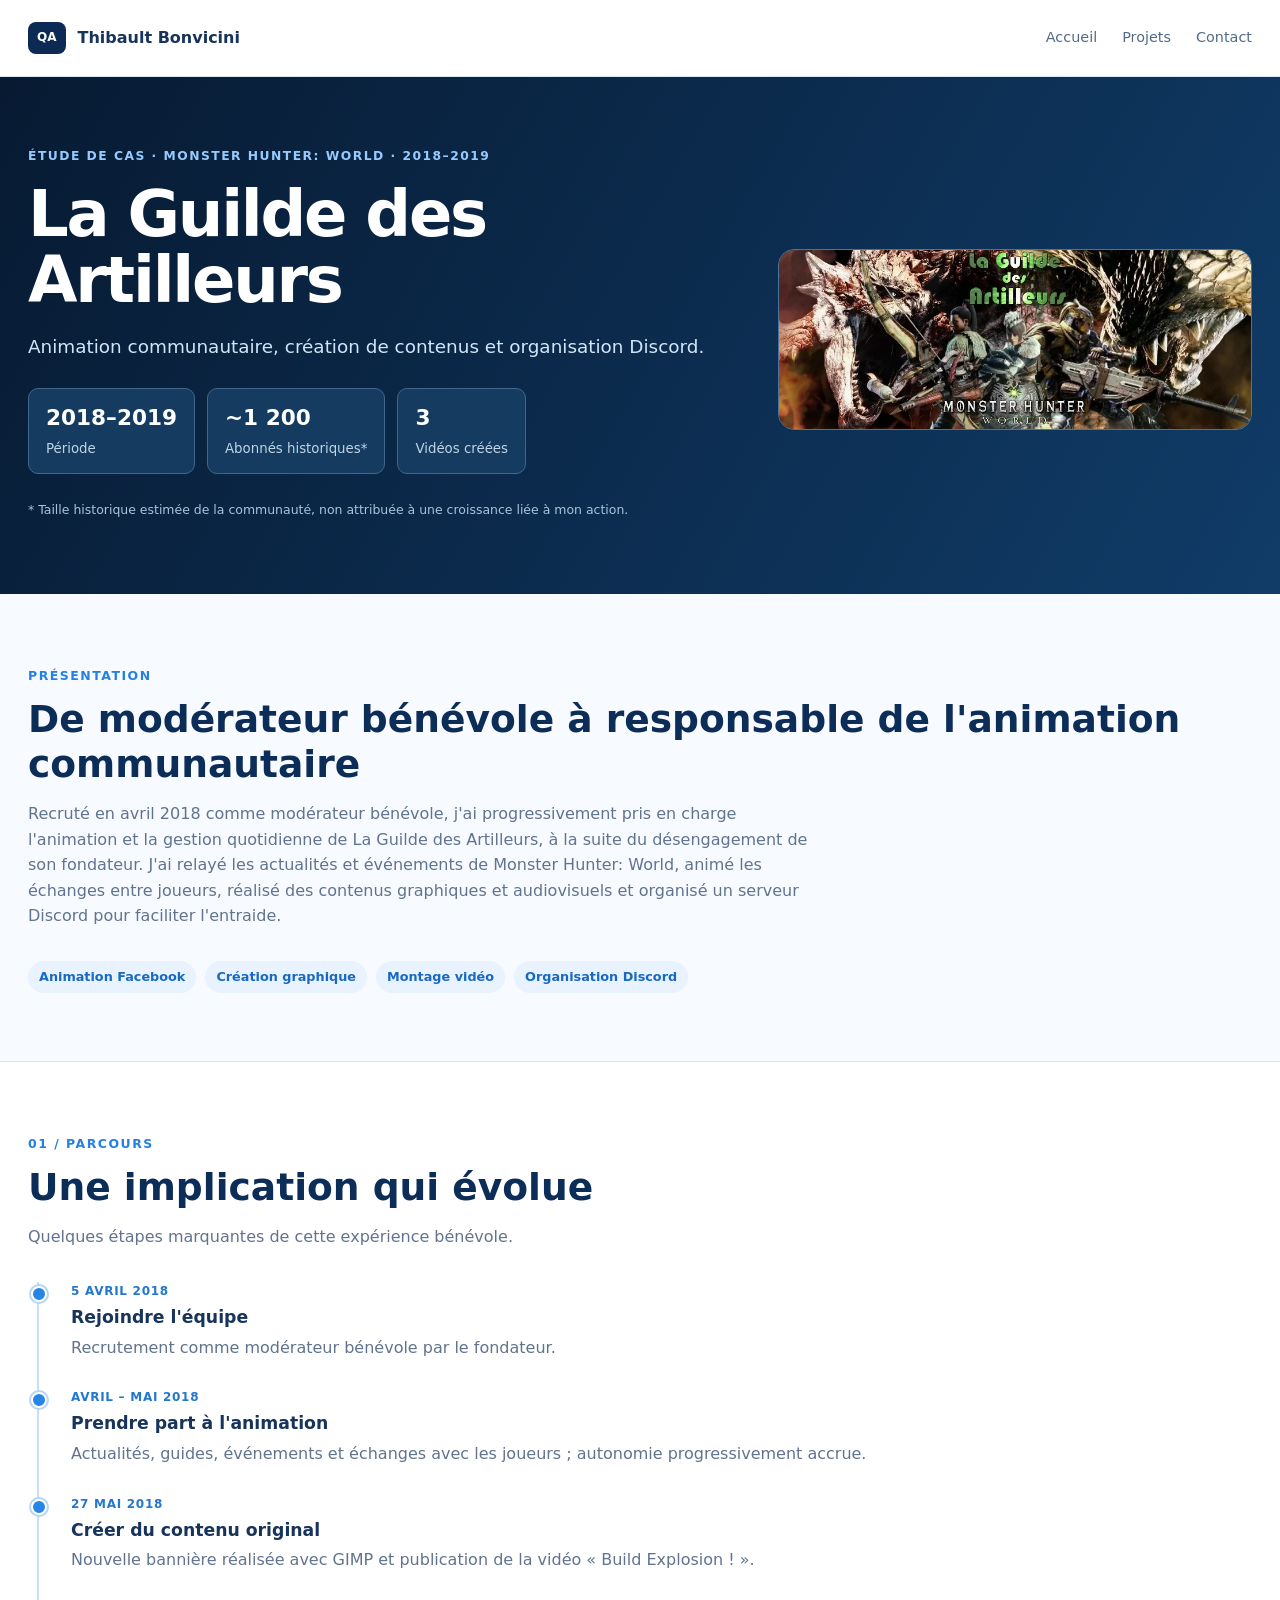
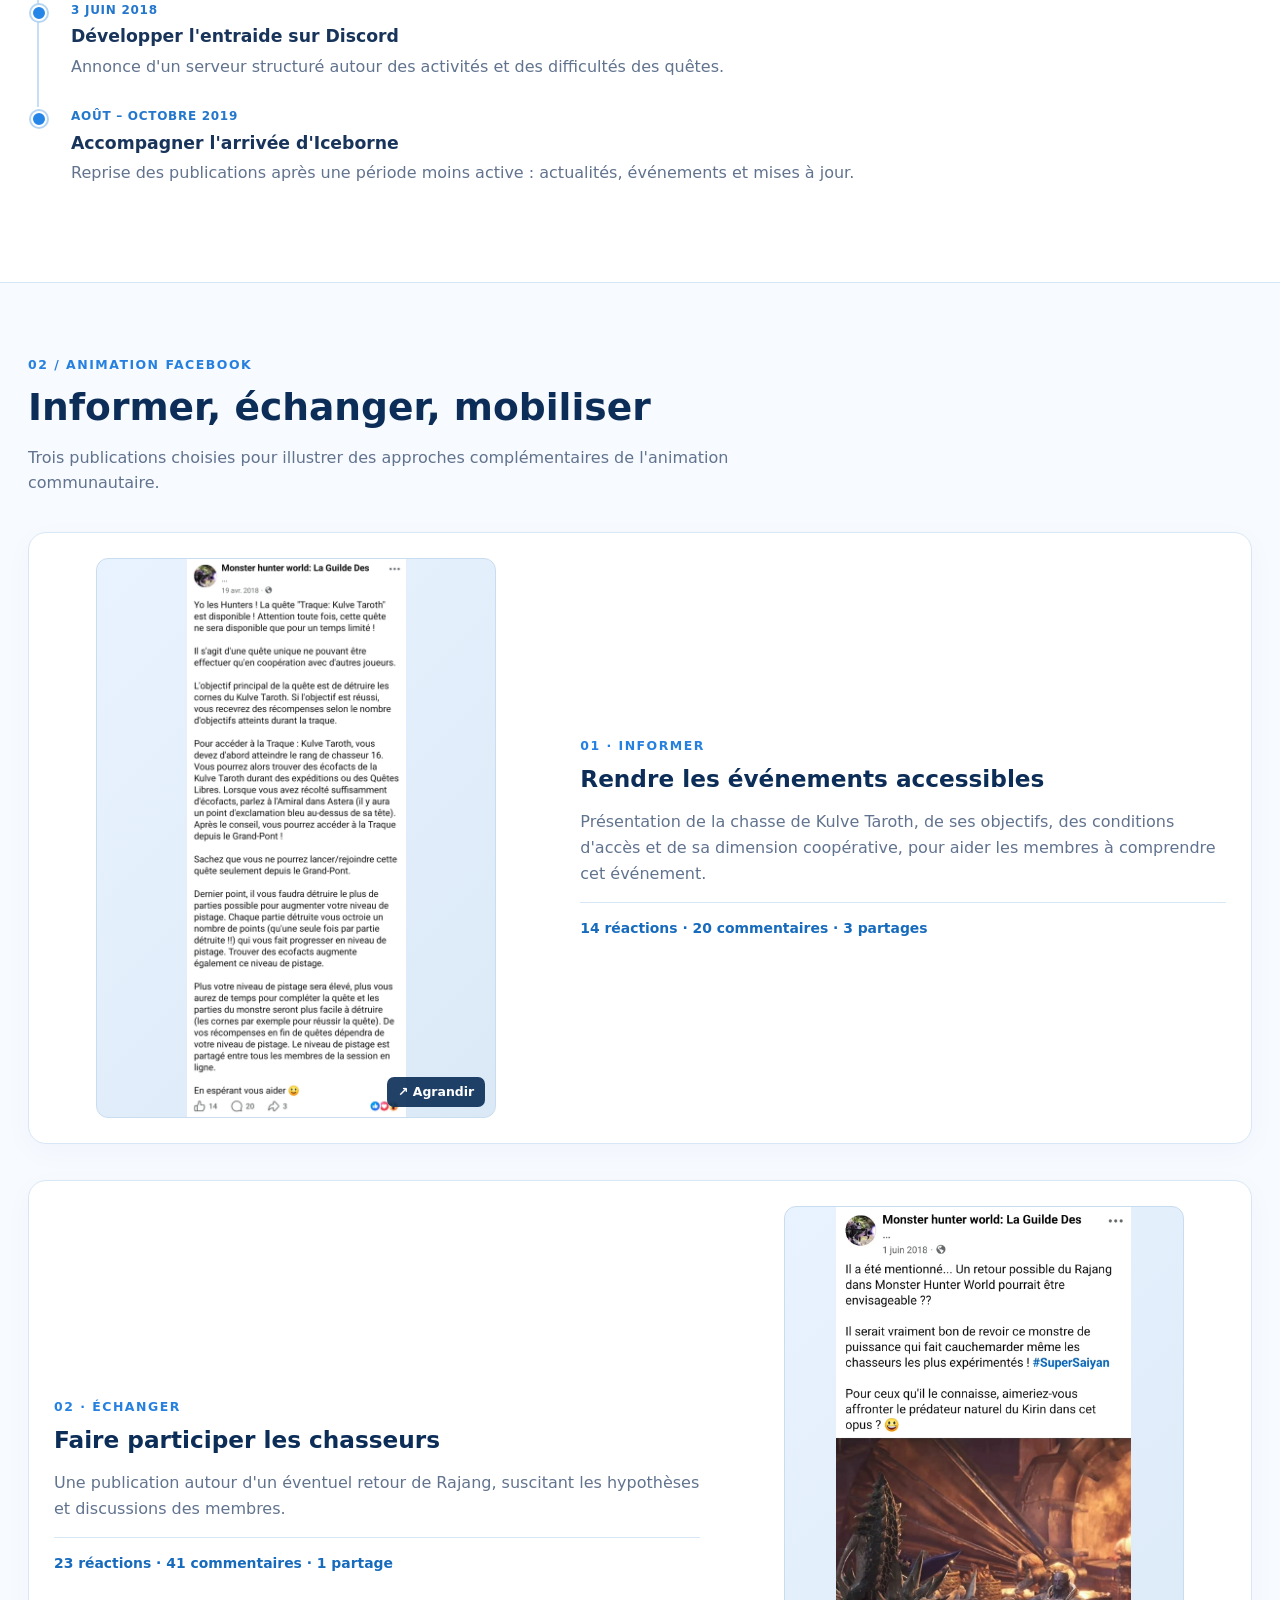
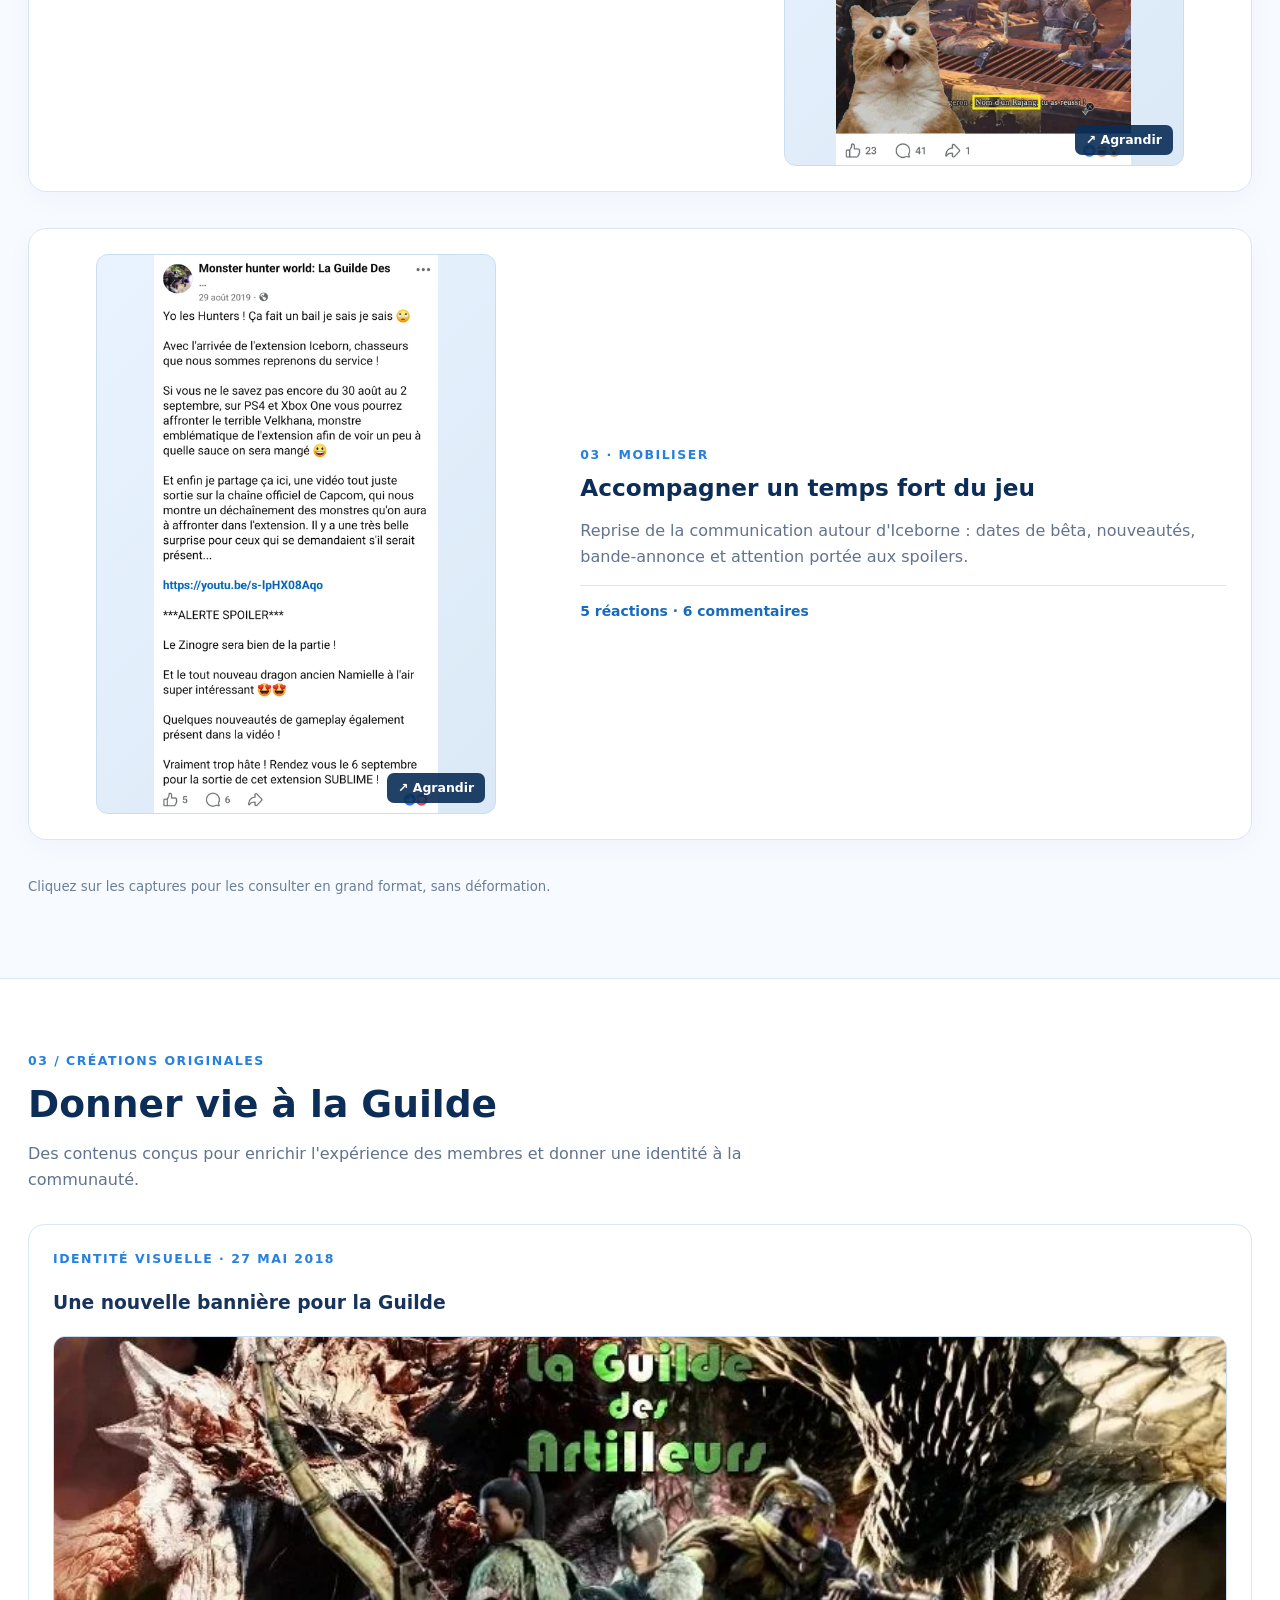
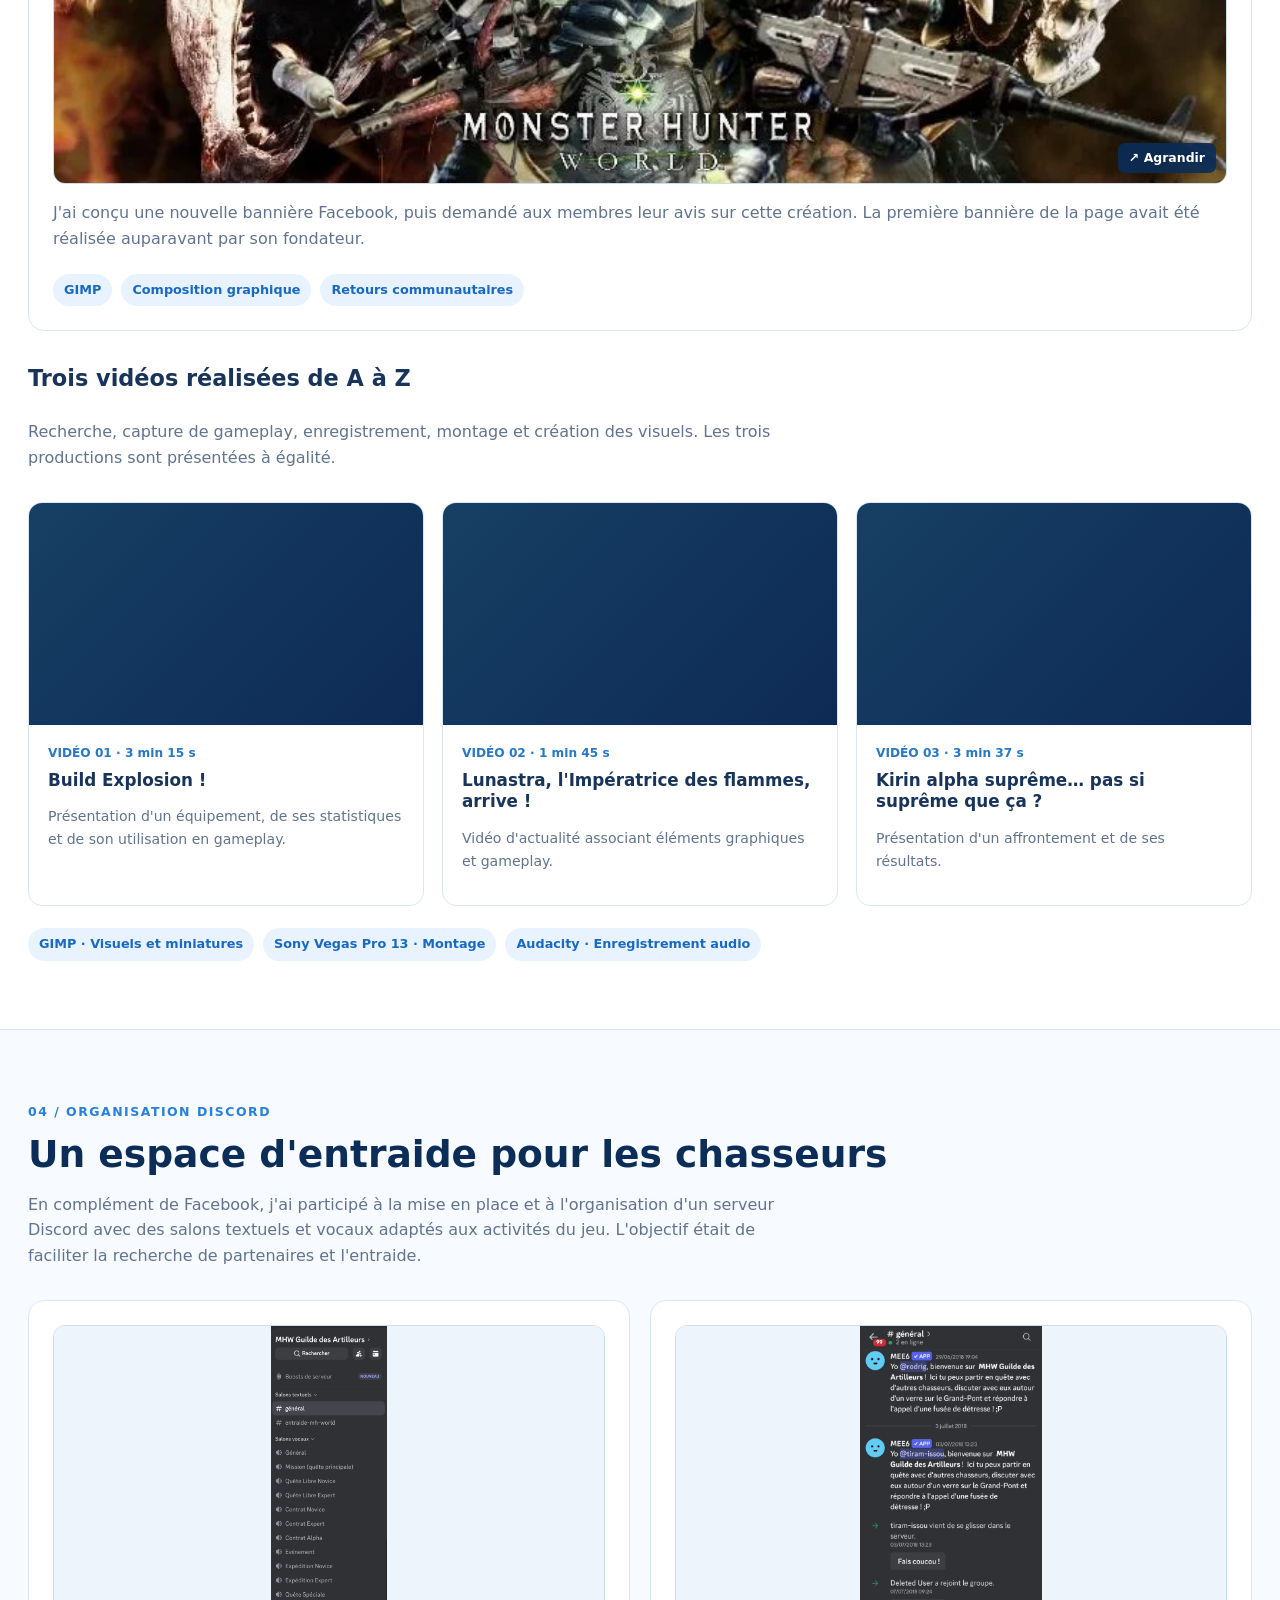
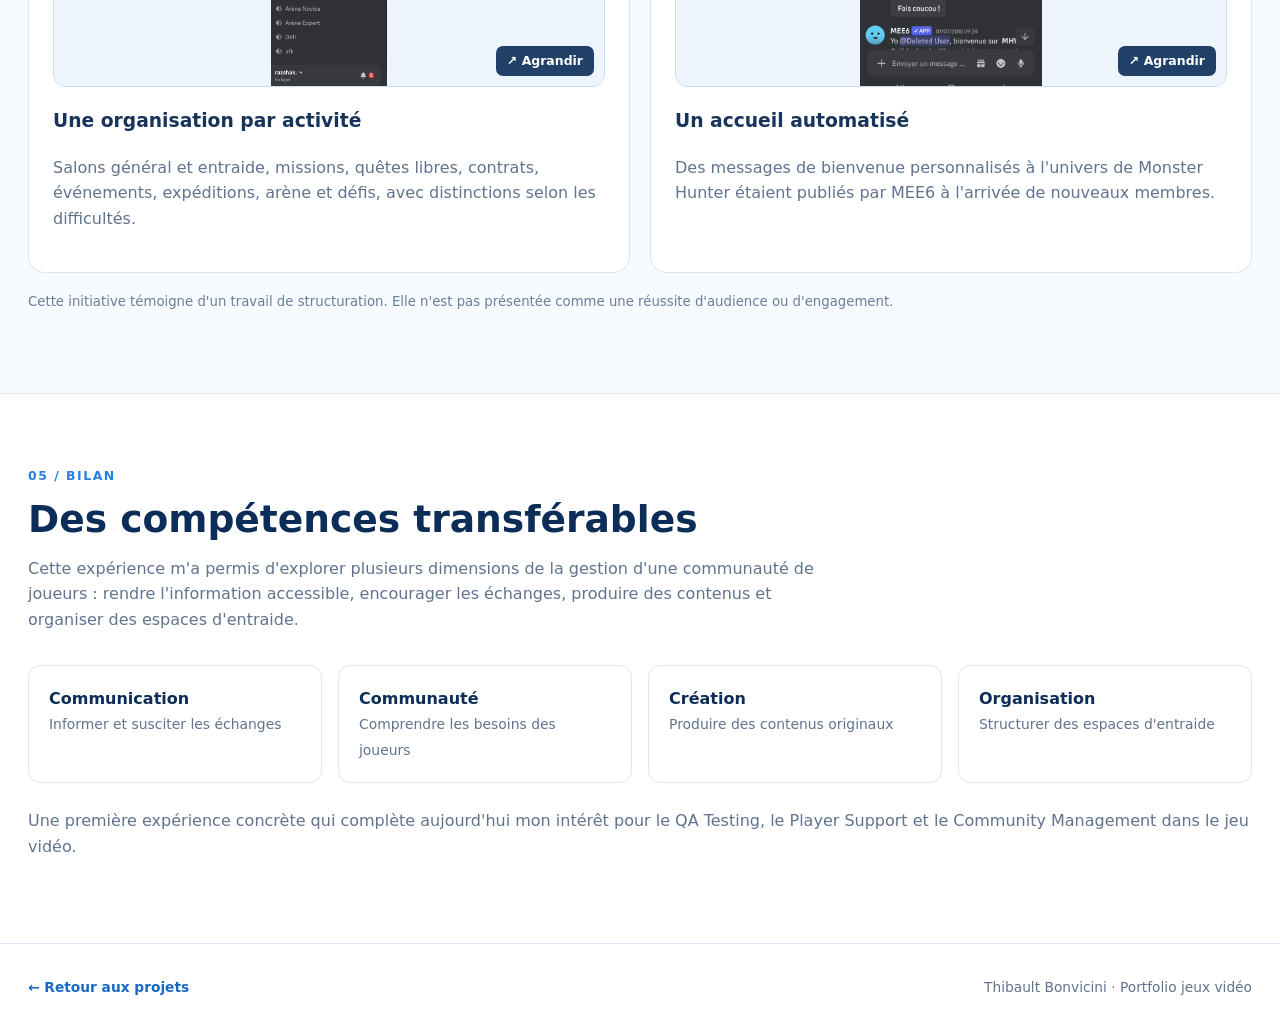
==== commit e72b4412: "Integrate seven verified community images and clickable archive previews" ====
--- a/projets/guilde-des-artilleurs.html
+++ b/projets/guilde-des-artilleurs.html
@@ -5,10 +5,10 @@
 <style>
 :root{--navy:#0d2a55;--blue:#1976e9;--text:#18345b;--muted:#61738e;--line:#d8e7f6;--max:1260px}*{box-sizing:border-box}html{scroll-behavior:smooth}body{margin:0;font-family:Inter,ui-sans-serif,system-ui,-apple-system,"Segoe UI",sans-serif;line-height:1.6;color:var(--text);background:#fff}a{color:inherit;text-decoration:none}.wrap{width:min(calc(100% - 56px),var(--max));margin:auto}.top{background:#fff;border-bottom:1px solid var(--line);position:sticky;top:0;z-index:20}.top .wrap{min-height:76px;display:flex;align-items:center;justify-content:space-between;gap:20px}.brand{font-weight:850;display:flex;align-items:center;gap:12px}.mark{background:var(--navy);color:#fff;padding:6px 9px;border-radius:8px;font-size:.75rem}.nav{display:flex;gap:25px;font-size:.9rem;color:#526b88}.nav a:hover,.back:hover{color:var(--blue)}.hero{background:linear-gradient(120deg,#071a32,#103c68);color:white;padding:70px 0 62px}.eyebrow{font-size:.77rem;letter-spacing:.12em;text-transform:uppercase;font-weight:850;color:#96caff}.hero h1{font-size:clamp(2.6rem,5vw,4.8rem);line-height:1.04;letter-spacing:-.035em;margin:14px 0}.hero .lead{font-size:1.15rem;color:#d1e5f8;max-width:750px}.hero-grid{display:grid;grid-template-columns:1.2fr .8fr;gap:38px;align-items:center}.hero-media{border-radius:16px;min-height:280px;background:linear-gradient(135deg,#1d4e77,#16324e);border:1px solid #4a759a;display:grid;place-items:center;text-align:center;padding:22px;color:#cde3f6}.stats{display:flex;flex-wrap:wrap;gap:12px;margin:26px 0}.stat{border:1px solid #42678a;background:#153c60;padding:12px 17px;border-radius:10px;min-width:120px}.stat strong{display:block;font-size:1.35rem}.stat small{color:#bfd4e7}.note{font-size:.78rem;color:#a8c4dc}.section{padding:68px 0;border-bottom:1px solid var(--line)}.section:nth-of-type(even){background:#f7faff}.kicker{color:#2580df;font-size:.78rem;font-weight:900;letter-spacing:.12em;text-transform:uppercase}.section h2{font-size:clamp(1.7rem,3vw,2.35rem);line-height:1.2;color:#0c2d58;margin:9px 0 14px}.intro{color:var(--muted);max-width:790px;margin:0 0 32px}.tags{display:flex;flex-wrap:wrap;gap:9px;margin-top:22px}.tag{background:#e9f3ff;color:#1769c4;padding:6px 11px;border-radius:100px;font-size:.8rem;font-weight:750}.timeline{max-width:900px;margin-top:30px}.event{position:relative;padding:0 0 28px 32px;border-left:2px solid #c7dff6;margin-left:9px}.event:last-child{border-left-color:transparent}.event:before{content:"";position:absolute;left:-8px;top:4px;width:12px;height:12px;border-radius:50%;background:#2686e8;border:2px solid white;box-shadow:0 0 0 2px #b5d5f3}.date{font-size:.75rem;font-weight:900;color:#2377cc;letter-spacing:.06em}.event h3{margin:3px 0;font-size:1.08rem}.event p{margin:0;color:var(--muted)}.case{display:grid;grid-template-columns:minmax(0,.75fr) minmax(0,1fr);gap:42px;align-items:center;margin:36px 0;padding:25px;border:1px solid var(--line);border-radius:18px;background:#fff;box-shadow:0 8px 30px #0d2a5508}.case.reverse{grid-template-columns:minmax(0,1fr) minmax(0,.75fr)}.case.reverse .case-text{order:1}.case.reverse .media{order:2}.case h3{font-size:1.45rem;color:#0b2d57;line-height:1.22;margin:9px 0}.case p{color:var(--muted)}.metrics{border-top:1px solid var(--line);padding-top:14px;color:#176bbd;font-weight:800;font-size:.87rem}.media{width:100%;border-radius:12px;background:linear-gradient(135deg,#e9f3ff,#dbe9f6);border:1px solid #c9ddf0;color:#5b7796;display:grid;place-items:center;text-align:center;padding:20px;min-height:270px}.portrait{aspect-ratio:3/5;max-height:570px;max-width:350px;margin:auto}.wide{aspect-ratio:16/6;min-height:unset}.media small{display:block;font-size:.76rem}.card{border:1px solid var(--line);background:white;border-radius:16px;padding:24px}.card p{color:var(--muted)}.videos{display:grid;grid-template-columns:repeat(3,minmax(0,1fr));gap:18px}.video-card{border:1px solid var(--line);border-radius:14px;overflow:hidden;background:white}.video-art{aspect-ratio:16/9;background:linear-gradient(135deg,#173f64,#0d2a55);display:grid;place-items:center;color:#d2e8fa;text-align:center;padding:14px;font-size:.85rem}.video-copy{padding:19px}.video-copy h3{font-size:1.05rem;line-height:1.3;margin:6px 0}.video-copy p{font-size:.88rem;color:var(--muted)}.duration{font-size:.76rem;color:#2678c9;font-weight:850}.discord{display:grid;grid-template-columns:1fr 1fr;gap:20px}.discord .media{min-height:230px;aspect-ratio:4/3}.skills{display:grid;grid-template-columns:repeat(4,1fr);gap:16px}.skill{padding:20px;background:#fff;border:1px solid var(--line);border-radius:12px}.skill strong{display:block;color:#0b2d57}.skill span{font-size:.87rem;color:var(--muted)}.foot{padding:32px 0;display:flex;justify-content:space-between;gap:18px;color:#61738e;font-size:.86rem}.back{font-weight:850;color:#1769c4}.placeholder{font-weight:750}.placeholder:before{content:"▧";display:block;font-size:2rem;margin-bottom:8px}.disclaimer{font-size:.83rem;color:#687f99;margin-top:18px}.worknote{background:#fff6e7;border:1px solid #f0d9b5;border-radius:10px;padding:13px 17px;font-size:.85rem;color:#79542a;margin-top:24px}
 @media(max-width:900px){.hero-grid{grid-template-columns:1fr}.videos{grid-template-columns:1fr 1fr}.skills{grid-template-columns:1fr 1fr}}@media(max-width:680px){.wrap{width:calc(100% - 30px)}.top .wrap{min-height:65px}.nav{gap:12px;font-size:.78rem}.hero{padding:48px 0}.section{padding:45px 0}.case,.case.reverse{grid-template-columns:1fr;gap:20px;padding:15px}.case.reverse .media{order:0}.case.reverse .case-text{order:1}.portrait{max-height:430px}.videos,.discord,.skills{grid-template-columns:1fr}.foot{flex-direction:column}}
-</style></head><body>
+.image-link{position:relative;overflow:hidden;padding:0;display:block;min-height:0;aspect-ratio:auto;max-height:none}.image-link img{display:block;width:100%;height:auto;object-fit:contain}.image-link.portrait{max-width:400px;max-height:560px;overflow:hidden}.image-link.portrait img{max-height:560px;object-fit:contain}.image-link.wide{max-height:none}.image-link.discord-shot{aspect-ratio:auto;min-height:0}.zoom-hint{position:absolute;right:10px;bottom:10px;background:#0b2d57e6;color:#fff;padding:5px 11px;border-radius:7px;font-size:.78rem;font-weight:800}.hero-photo{padding:0;min-height:0;overflow:hidden}.hero-photo img{width:100%;height:auto;display:block}.discord .image-link{min-height:0;aspect-ratio:auto}.discord .image-link img{max-height:360px;object-fit:contain;background:#edf4fb}@media(max-width:680px){.image-link.portrait{max-height:430px}.image-link.portrait img{max-height:430px}}</style></head><body>
 <header class="top"><div class="wrap"><a class="brand" href="../index.html"><span class="mark">QA</span>Thibault Bonvicini</a><nav class="nav"><a href="../index.html">Accueil</a><a href="../index.html#projets">Projets</a><a href="../index.html#contact">Contact</a></nav></div></header>
 <main>
-<section class="hero"><div class="wrap hero-grid"><div><div class="eyebrow">Étude de cas · Monster Hunter: World · 2018–2019</div><h1>La Guilde des Artilleurs</h1><p class="lead">Animation communautaire, création de contenus et organisation Discord.</p><div class="stats"><div class="stat"><strong>2018–2019</strong><small>Période</small></div><div class="stat"><strong>~1 200</strong><small>Abonnés historiques*</small></div><div class="stat"><strong>3</strong><small>Vidéos créées</small></div></div><p class="note">* Taille historique estimée de la communauté, non attribuée à une croissance liée à mon action.</p></div><div class="hero-media"><span class="placeholder">Bannière originale de la Guilde<br><small>Archive à intégrer</small></span></div></div></section>
+<section class="hero"><div class="wrap hero-grid"><div><div class="eyebrow">Étude de cas · Monster Hunter: World · 2018–2019</div><h1>La Guilde des Artilleurs</h1><p class="lead">Animation communautaire, création de contenus et organisation Discord.</p><div class="stats"><div class="stat"><strong>2018–2019</strong><small>Période</small></div><div class="stat"><strong>~1 200</strong><small>Abonnés historiques*</small></div><div class="stat"><strong>3</strong><small>Vidéos créées</small></div></div><p class="note">* Taille historique estimée de la communauté, non attribuée à une croissance liée à mon action.</p></div><div class="hero-media hero-photo"><img src="../assets/images/guilde-des-artilleurs/banniere-b.webp" alt="Bannière de La Guilde des Artilleurs réalisée avec GIMP en mai 2018"></div></div></section>
 <section class="section"><div class="wrap"><span class="kicker">Présentation</span><h2>De modérateur bénévole à responsable de l'animation communautaire</h2><p class="intro">Recruté en avril 2018 comme modérateur bénévole, j'ai progressivement pris en charge l'animation et la gestion quotidienne de La Guilde des Artilleurs, à la suite du désengagement de son fondateur. J'ai relayé les actualités et événements de Monster Hunter: World, animé les échanges entre joueurs, réalisé des contenus graphiques et audiovisuels et organisé un serveur Discord pour faciliter l'entraide.</p><div class="tags"><span class="tag">Animation Facebook</span><span class="tag">Création graphique</span><span class="tag">Montage vidéo</span><span class="tag">Organisation Discord</span></div></div></section>
 <section class="section"><div class="wrap"><span class="kicker">01 / Parcours</span><h2>Une implication qui évolue</h2><p class="intro">Quelques étapes marquantes de cette expérience bénévole.</p><div class="timeline">
 <div class="event"><div class="date">5 AVRIL 2018</div><h3>Rejoindre l'équipe</h3><p>Recrutement comme modérateur bénévole par le fondateur.</p></div>
@@ -18,13 +18,13 @@
 <div class="event"><div class="date">AOÛT – OCTOBRE 2019</div><h3>Accompagner l'arrivée d'Iceborne</h3><p>Reprise des publications après une période moins active : actualités, événements et mises à jour.</p></div>
 </div></div></section>
 <section class="section"><div class="wrap"><span class="kicker">02 / Animation Facebook</span><h2>Informer, échanger, mobiliser</h2><p class="intro">Trois publications choisies pour illustrer des approches complémentaires de l'animation communautaire.</p>
-<article class="case"><div class="media portrait"><span class="placeholder">Capture originale<br>19 avril 2018<br><small>Kulve Taroth</small></span></div><div class="case-text"><div class="kicker">01 · Informer</div><h3>Rendre les événements accessibles</h3><p>Présentation de la chasse de Kulve Taroth, de ses objectifs, des conditions d'accès et de sa dimension coopérative, pour aider les membres à comprendre cet événement.</p><div class="metrics">14 réactions · 20 commentaires · 3 partages</div></div></article>
-<article class="case reverse"><div class="case-text"><div class="kicker">02 · Échanger</div><h3>Faire participer les chasseurs</h3><p>Une publication autour d'un éventuel retour de Rajang, suscitant les hypothèses et discussions des membres.</p><div class="metrics">23 réactions · 41 commentaires · 1 partage</div></div><div class="media portrait"><span class="placeholder">Capture originale<br>1er juin 2018<br><small>Rajang</small></span></div></article>
-<article class="case"><div class="media portrait"><span class="placeholder">Capture originale<br>29 août 2019<br><small>Iceborne</small></span></div><div class="case-text"><div class="kicker">03 · Mobiliser</div><h3>Accompagner un temps fort du jeu</h3><p>Reprise de la communication autour d'Iceborne : dates de bêta, nouveautés, bande-annonce et attention portée aux spoilers.</p><div class="metrics">5 réactions · 6 commentaires</div></div></article>
-<p class="disclaimer">Les captures d'archives seront affichées sans déformation, avec possibilité d'agrandissement pour faciliter la lecture.</p>
+<article class="case"><a class="media portrait image-link" href="../assets/images/guilde-des-artilleurs/kulve-taroth.webp" target="_blank" rel="noopener" aria-label="Agrandir : Publication Facebook sur la Kulve Taroth, 19 avril 2018"><img src="../assets/images/guilde-des-artilleurs/kulve-taroth.webp" alt="Publication Facebook sur la Kulve Taroth, 19 avril 2018" loading="lazy"><span class="zoom-hint">↗ Agrandir</span></a><div class="case-text"><div class="kicker">01 · Informer</div><h3>Rendre les événements accessibles</h3><p>Présentation de la chasse de Kulve Taroth, de ses objectifs, des conditions d'accès et de sa dimension coopérative, pour aider les membres à comprendre cet événement.</p><div class="metrics">14 réactions · 20 commentaires · 3 partages</div></div></article>
+<article class="case reverse"><div class="case-text"><div class="kicker">02 · Échanger</div><h3>Faire participer les chasseurs</h3><p>Une publication autour d'un éventuel retour de Rajang, suscitant les hypothèses et discussions des membres.</p><div class="metrics">23 réactions · 41 commentaires · 1 partage</div></div><a class="media portrait image-link" href="../assets/images/guilde-des-artilleurs/rajang.webp" target="_blank" rel="noopener" aria-label="Agrandir : Publication Facebook sur Rajang, 1er juin 2018"><img src="../assets/images/guilde-des-artilleurs/rajang.webp" alt="Publication Facebook sur Rajang, 1er juin 2018" loading="lazy"><span class="zoom-hint">↗ Agrandir</span></a></article>
+<article class="case"><a class="media portrait image-link" href="../assets/images/guilde-des-artilleurs/iceborne.webp" target="_blank" rel="noopener" aria-label="Agrandir : Publication Facebook sur Iceborne, 29 août 2019"><img src="../assets/images/guilde-des-artilleurs/iceborne.webp" alt="Publication Facebook sur Iceborne, 29 août 2019" loading="lazy"><span class="zoom-hint">↗ Agrandir</span></a><div class="case-text"><div class="kicker">03 · Mobiliser</div><h3>Accompagner un temps fort du jeu</h3><p>Reprise de la communication autour d'Iceborne : dates de bêta, nouveautés, bande-annonce et attention portée aux spoilers.</p><div class="metrics">5 réactions · 6 commentaires</div></div></article>
+<p class="disclaimer">Cliquez sur les captures pour les consulter en grand format, sans déformation.</p>
 </div></section>
 <section class="section"><div class="wrap"><span class="kicker">03 / Créations originales</span><h2>Donner vie à la Guilde</h2><p class="intro">Des contenus conçus pour enrichir l'expérience des membres et donner une identité à la communauté.</p>
-<article class="card" style="margin-bottom:30px"><div class="kicker">Identité visuelle · 27 mai 2018</div><h3>Une nouvelle bannière pour la Guilde</h3><div class="media wide"><span class="placeholder">Bannière créée avec GIMP<br><small>Archive à intégrer</small></span></div><p>J'ai conçu une nouvelle bannière Facebook, puis demandé aux membres leur avis sur cette création. La première bannière de la page avait été réalisée auparavant par son fondateur.</p><div class="tags"><span class="tag">GIMP</span><span class="tag">Composition graphique</span><span class="tag">Retours communautaires</span></div></article>
+<article class="card" style="margin-bottom:30px"><div class="kicker">Identité visuelle · 27 mai 2018</div><h3>Une nouvelle bannière pour la Guilde</h3><a class="media wide image-link" href="../assets/images/guilde-des-artilleurs/banniere-b.webp" target="_blank" rel="noopener" aria-label="Agrandir : Bannière créée par Thibault avec GIMP le 27 mai 2018"><img src="../assets/images/guilde-des-artilleurs/banniere-b.webp" alt="Bannière créée par Thibault avec GIMP le 27 mai 2018" loading="lazy"><span class="zoom-hint">↗ Agrandir</span></a><p>J'ai conçu une nouvelle bannière Facebook, puis demandé aux membres leur avis sur cette création. La première bannière de la page avait été réalisée auparavant par son fondateur.</p><div class="tags"><span class="tag">GIMP</span><span class="tag">Composition graphique</span><span class="tag">Retours communautaires</span></div></article>
 <h3 style="font-size:1.4rem">Trois vidéos réalisées de A à Z</h3><p class="intro">Recherche, capture de gameplay, enregistrement, montage et création des visuels. Les trois productions sont présentées à égalité.</p>
 <div class="videos">
 <article class="video-card"><div class="video-art" style="padding:0"><iframe title="Vidéo YouTube y5SQynSTzR4" src="https://www.youtube-nocookie.com/embed/y5SQynSTzR4" loading="lazy" referrerpolicy="strict-origin-when-cross-origin" allow="accelerometer; autoplay; clipboard-write; encrypted-media; gyroscope; picture-in-picture; web-share" allowfullscreen style="width:100%;height:100%;border:0;aspect-ratio:16/9"></iframe></div><div class="video-copy"><div class="duration">VIDÉO 01 · 3 min 15 s</div><h3>Build Explosion !</h3><p>Présentation d'un équipement, de ses statistiques et de son utilisation en gameplay.</p></div></article>
@@ -32,7 +32,7 @@
 <article class="video-card"><div class="video-art" style="padding:0"><iframe title="Vidéo YouTube QgPOve6q7eU" src="https://www.youtube-nocookie.com/embed/QgPOve6q7eU" loading="lazy" referrerpolicy="strict-origin-when-cross-origin" allow="accelerometer; autoplay; clipboard-write; encrypted-media; gyroscope; picture-in-picture; web-share" allowfullscreen style="width:100%;height:100%;border:0;aspect-ratio:16/9"></iframe></div><div class="video-copy"><div class="duration">VIDÉO 03 · 3 min 37 s</div><h3>Kirin alpha suprême… pas si suprême que ça ?</h3><p>Présentation d'un affrontement et de ses résultats.</p></div></article>
 </div><div class="tags"><span class="tag">GIMP · Visuels et miniatures</span><span class="tag">Sony Vegas Pro 13 · Montage</span><span class="tag">Audacity · Enregistrement audio</span></div>
 </div></section>
-<section class="section"><div class="wrap"><span class="kicker">04 / Organisation Discord</span><h2>Un espace d'entraide pour les chasseurs</h2><p class="intro">En complément de Facebook, j'ai créé et structuré un serveur Discord avec des salons textuels et vocaux adaptés aux activités du jeu. L'objectif était de faciliter la recherche de partenaires et l'entraide.</p><div class="discord"><article class="card"><div class="media"><span class="placeholder">Capture des salons<br><small>Archive à intégrer</small></span></div><h3>Une organisation par activité</h3><p>Salons général et entraide, missions, quêtes libres, contrats, événements, expéditions, arène et défis, avec distinctions selon les difficultés.</p></article><article class="card"><div class="media"><span class="placeholder">Capture des messages MEE6<br><small>Archive à intégrer</small></span></div><h3>Un accueil automatisé</h3><p>Des messages de bienvenue personnalisés à l'univers de Monster Hunter étaient publiés par MEE6 à l'arrivée de nouveaux membres.</p></article></div><p class="disclaimer">Cette initiative témoigne d'un travail de structuration. Elle n'est pas présentée comme une réussite d'audience ou d'engagement.</p></div></section>
-<section class="section"><div class="wrap"><span class="kicker">05 / Bilan</span><h2>Des compétences transférables</h2><p class="intro">Cette expérience m'a permis d'explorer plusieurs dimensions de la gestion d'une communauté de joueurs : rendre l'information accessible, encourager les échanges, produire des contenus et organiser des espaces d'entraide.</p><div class="skills"><div class="skill"><strong>Communication</strong><span>Informer et susciter les échanges</span></div><div class="skill"><strong>Communauté</strong><span>Comprendre les besoins des joueurs</span></div><div class="skill"><strong>Création</strong><span>Produire des contenus originaux</span></div><div class="skill"><strong>Organisation</strong><span>Structurer des espaces d'entraide</span></div></div><p style="color:var(--muted);margin-top:25px">Une première expérience concrète qui complète aujourd'hui mon intérêt pour le QA Testing, le Player Support et le Community Management dans le jeu vidéo.</p><div class="worknote">Version de travail : les emplacements d'archives et de vidéos seront remplacés après préparation des médias originaux.</div></div></section>
+<section class="section"><div class="wrap"><span class="kicker">04 / Organisation Discord</span><h2>Un espace d'entraide pour les chasseurs</h2><p class="intro">En complément de Facebook, j'ai participé à la mise en place et à l'organisation d'un serveur Discord avec des salons textuels et vocaux adaptés aux activités du jeu. L'objectif était de faciliter la recherche de partenaires et l'entraide.</p><div class="discord"><article class="card"><a class="media discord-shot image-link" href="../assets/images/guilde-des-artilleurs/discord-salons.webp" target="_blank" rel="noopener" aria-label="Agrandir : Organisation des salons Discord de la Guilde des Artilleurs"><img src="../assets/images/guilde-des-artilleurs/discord-salons.webp" alt="Organisation des salons Discord de la Guilde des Artilleurs" loading="lazy"><span class="zoom-hint">↗ Agrandir</span></a><h3>Une organisation par activité</h3><p>Salons général et entraide, missions, quêtes libres, contrats, événements, expéditions, arène et défis, avec distinctions selon les difficultés.</p></article><article class="card"><a class="media discord-shot image-link" href="../assets/images/guilde-des-artilleurs/discord-mee6.webp" target="_blank" rel="noopener" aria-label="Agrandir : Messages d'accueil MEE6 sur le Discord de la Guilde"><img src="../assets/images/guilde-des-artilleurs/discord-mee6.webp" alt="Messages d'accueil MEE6 sur le Discord de la Guilde" loading="lazy"><span class="zoom-hint">↗ Agrandir</span></a><h3>Un accueil automatisé</h3><p>Des messages de bienvenue personnalisés à l'univers de Monster Hunter étaient publiés par MEE6 à l'arrivée de nouveaux membres.</p></article></div><p class="disclaimer">Cette initiative témoigne d'un travail de structuration. Elle n'est pas présentée comme une réussite d'audience ou d'engagement.</p></div></section>
+<section class="section"><div class="wrap"><span class="kicker">05 / Bilan</span><h2>Des compétences transférables</h2><p class="intro">Cette expérience m'a permis d'explorer plusieurs dimensions de la gestion d'une communauté de joueurs : rendre l'information accessible, encourager les échanges, produire des contenus et organiser des espaces d'entraide.</p><div class="skills"><div class="skill"><strong>Communication</strong><span>Informer et susciter les échanges</span></div><div class="skill"><strong>Communauté</strong><span>Comprendre les besoins des joueurs</span></div><div class="skill"><strong>Création</strong><span>Produire des contenus originaux</span></div><div class="skill"><strong>Organisation</strong><span>Structurer des espaces d'entraide</span></div></div><p style="color:var(--muted);margin-top:25px">Une première expérience concrète qui complète aujourd'hui mon intérêt pour le QA Testing, le Player Support et le Community Management dans le jeu vidéo.</p></div></section>
 </main><footer class="wrap foot"><a class="back" href="../index.html#projets">← Retour aux projets</a><span>Thibault Bonvicini · Portfolio jeux vidéo</span></footer>
 </body></html>
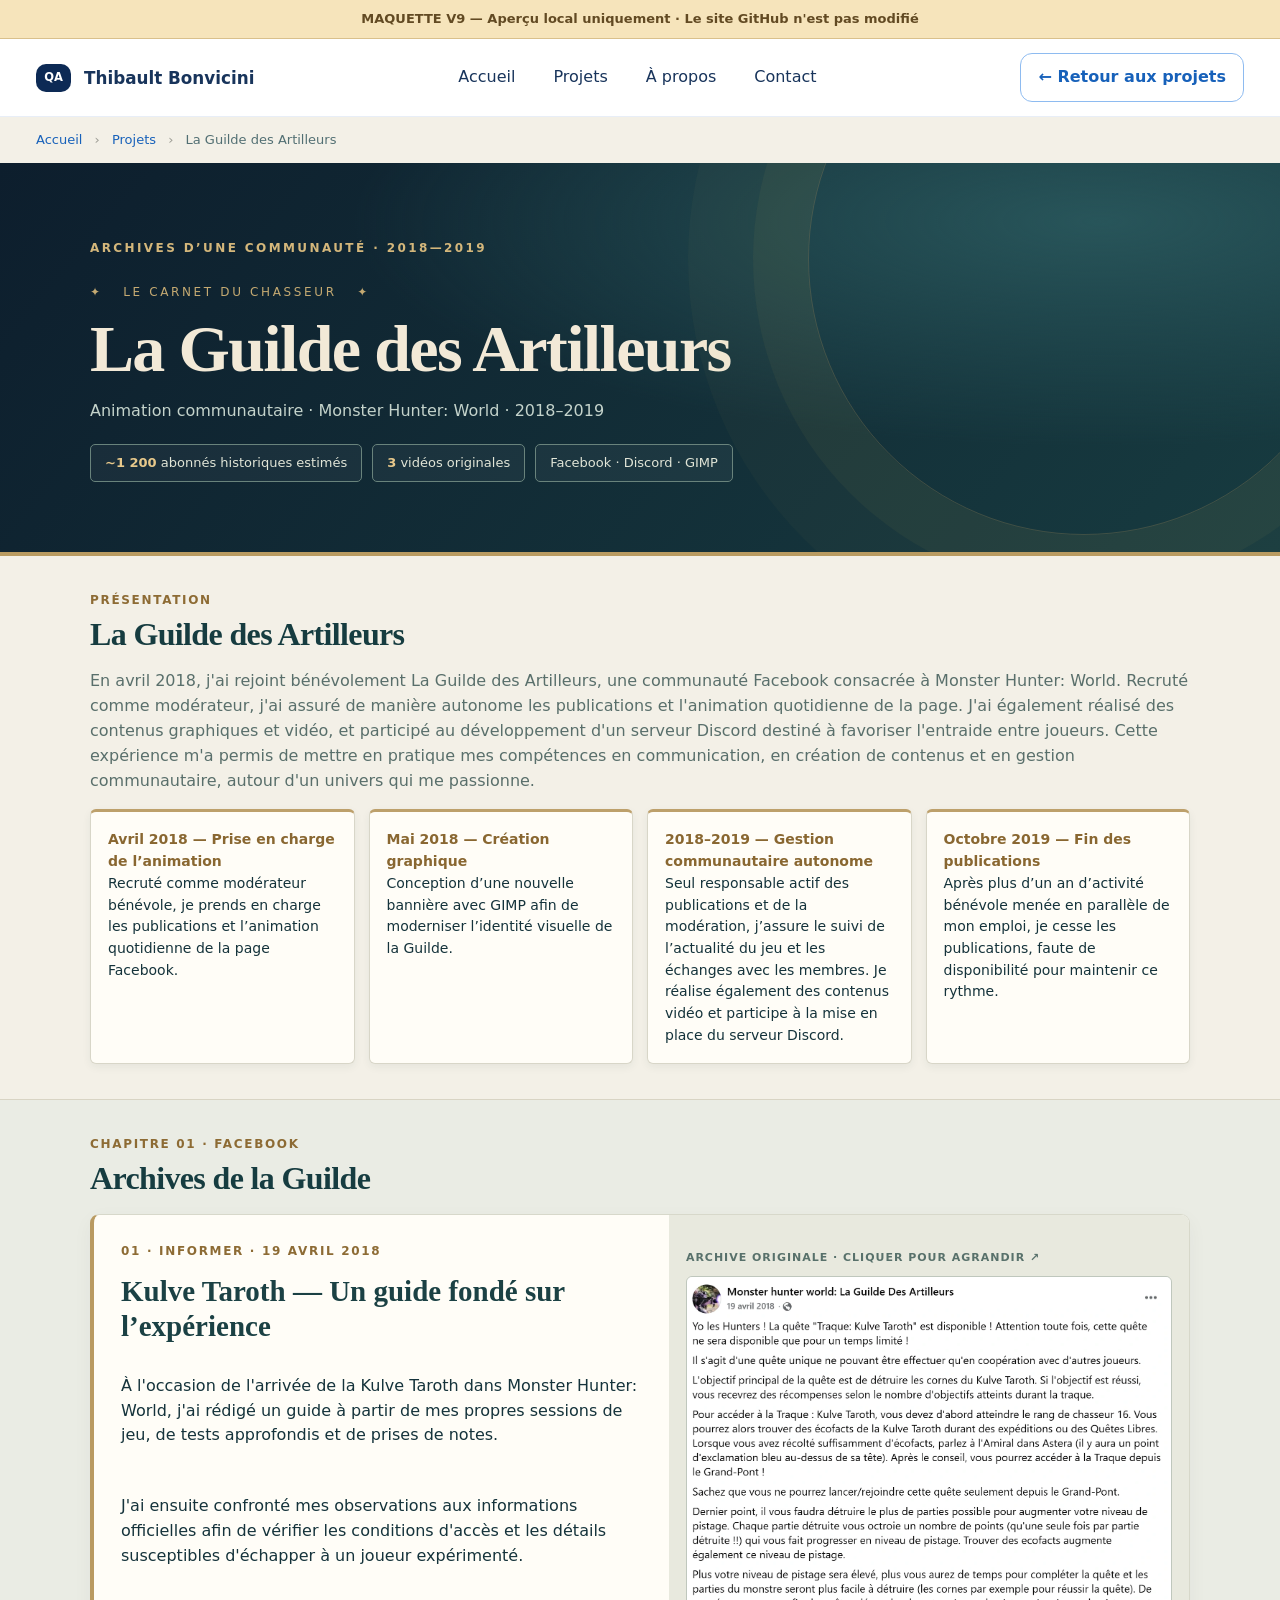
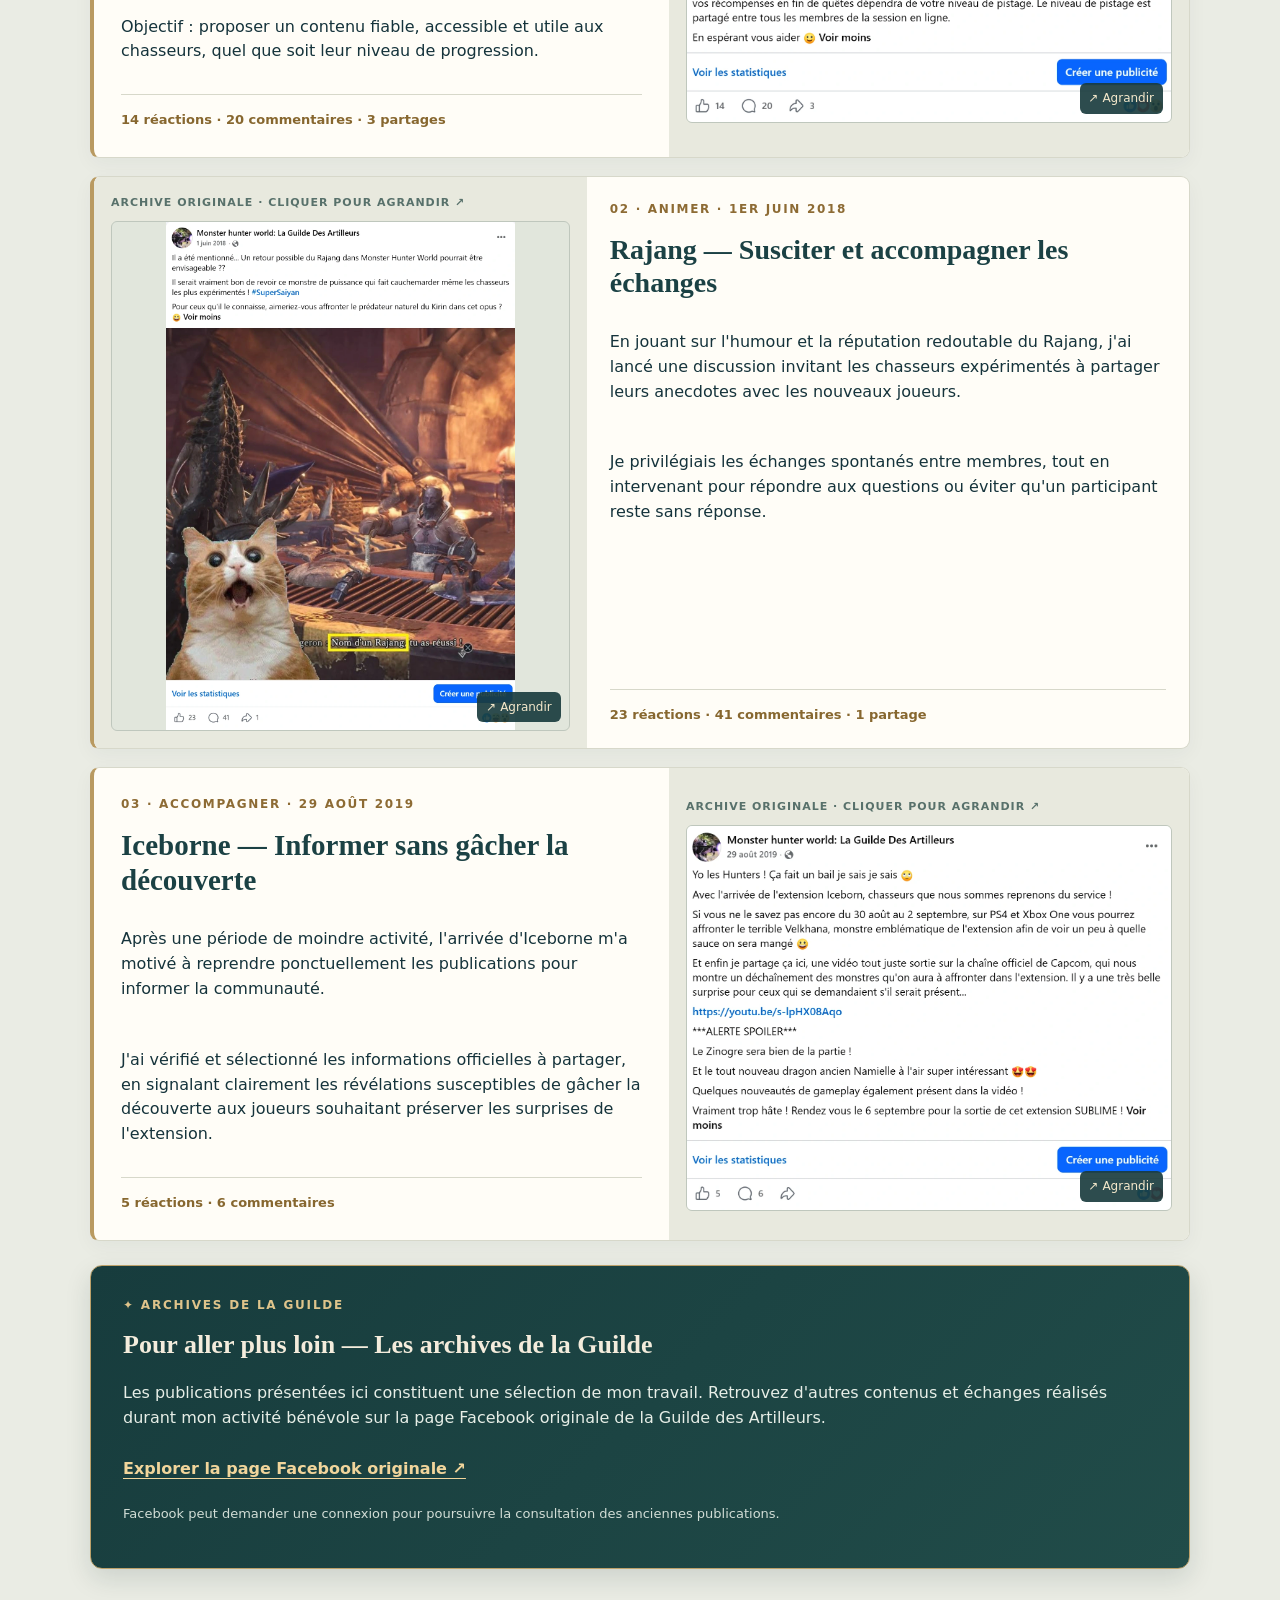
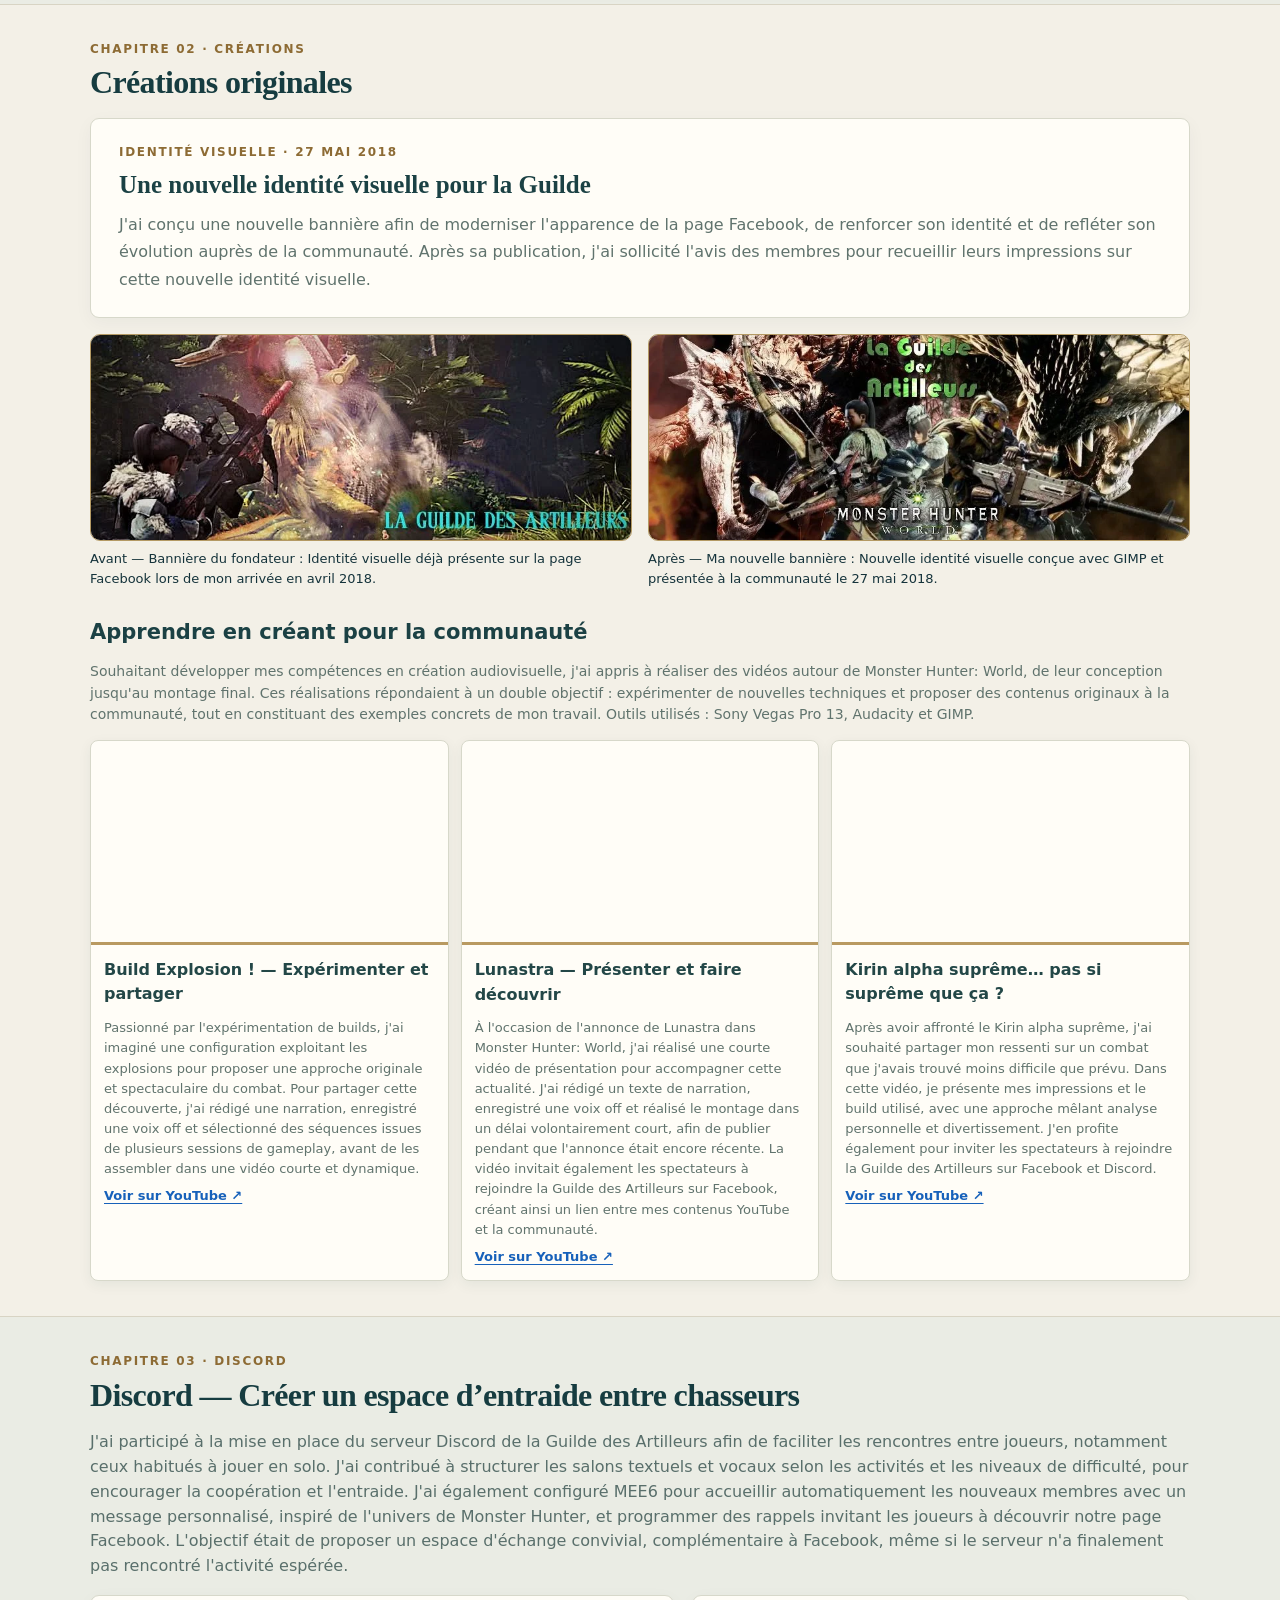
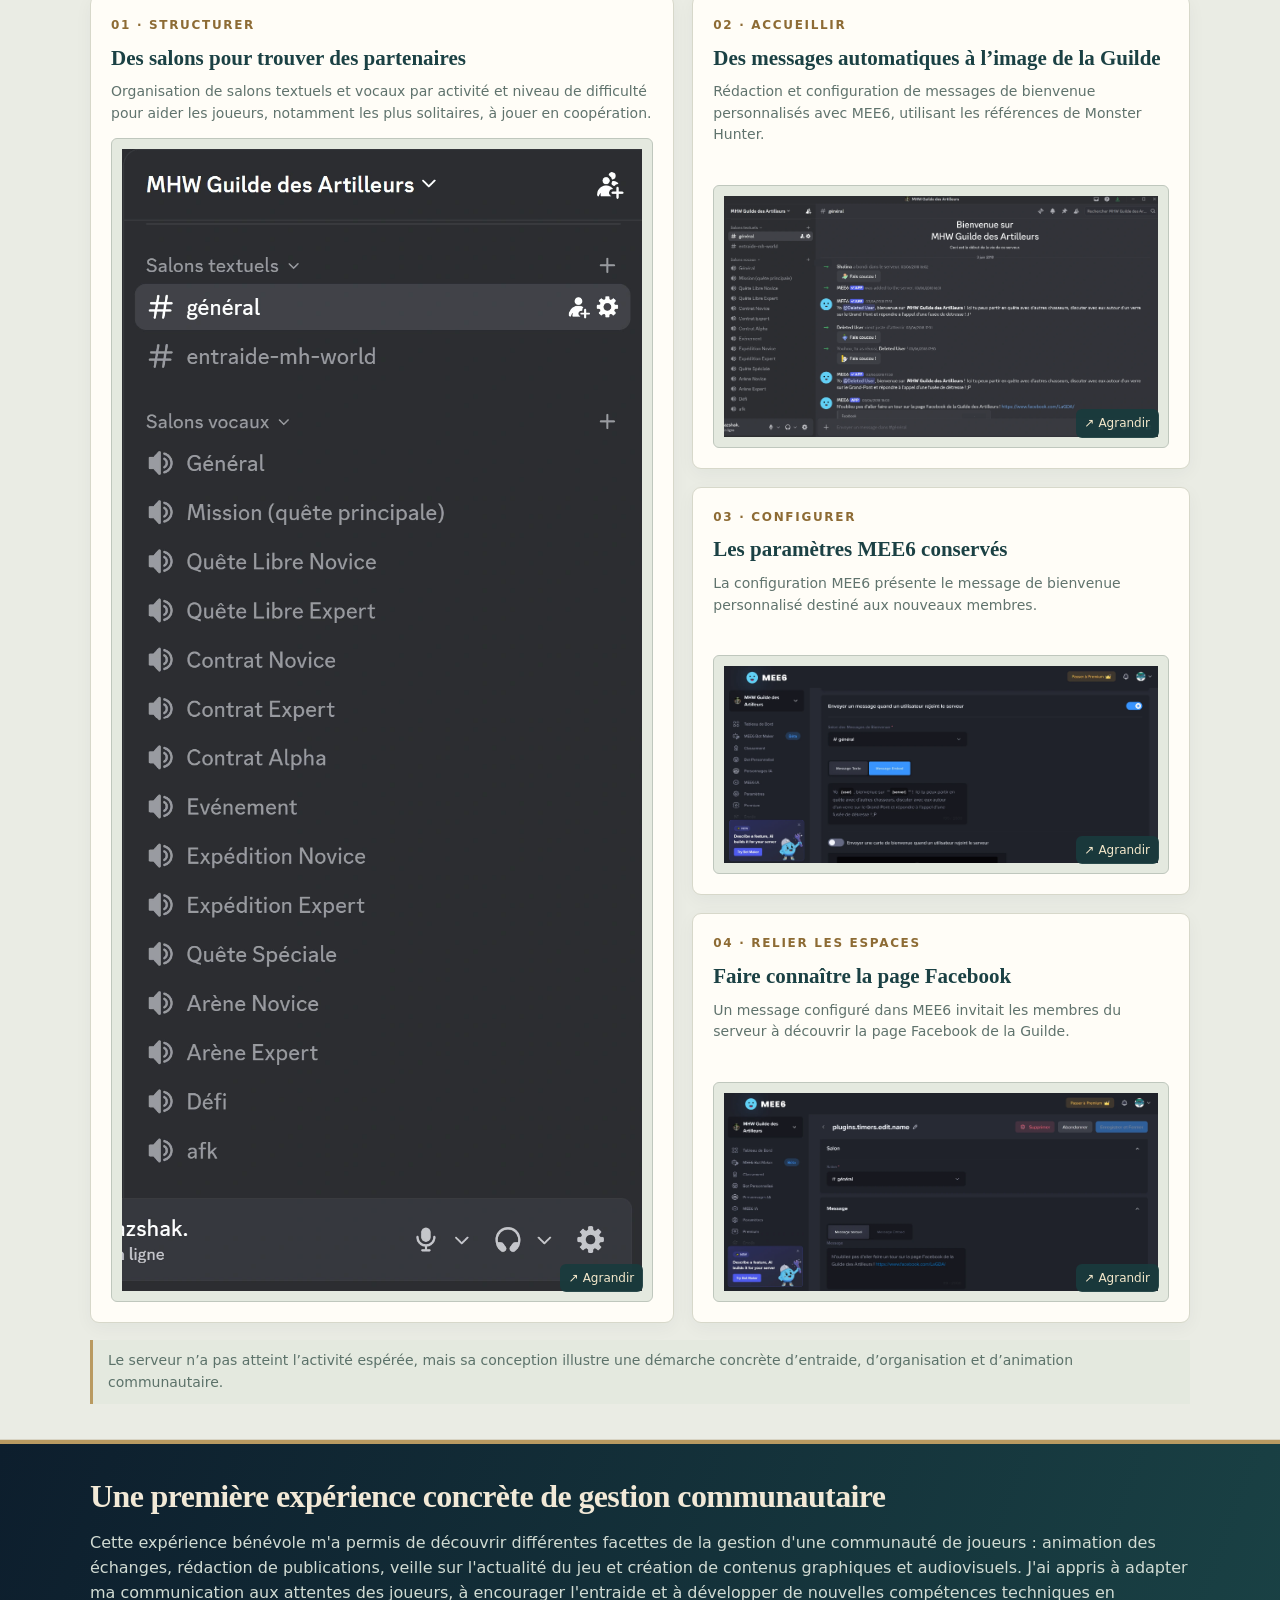
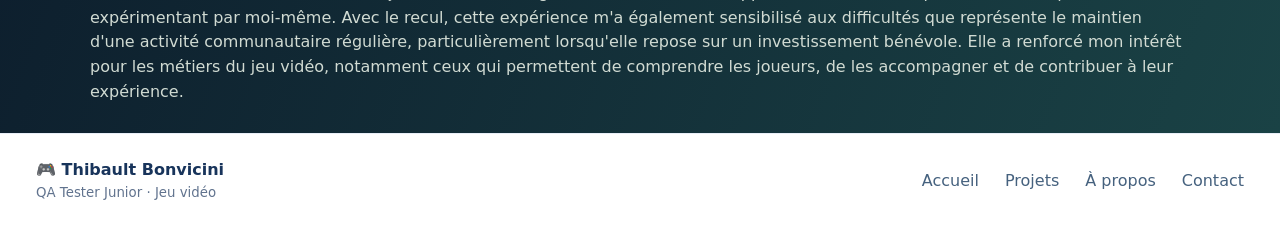
==== commit faf9b13a: "Integrate approved Guilde des Artilleurs V13 case study" ====
--- a/projets/guilde-des-artilleurs.html
+++ b/projets/guilde-des-artilleurs.html
@@ -1,38 +1,171 @@
-<!doctype html>
-<html lang="fr"><head><meta charset="utf-8"><meta name="viewport" content="width=device-width,initial-scale=1">
-<meta name="description" content="Étude de cas communautaire : animation Facebook, créations audiovisuelles et organisation Discord pour La Guilde des Artilleurs (2018–2019).">
-<title>La Guilde des Artilleurs — Community Management | Thibault Bonvicini</title>
+<!DOCTYPE html>
+
+<html lang="fr"><head><meta charset="utf-8"/><meta content="width=device-width,initial-scale=1" name="viewport"/><title>La Guilde des Artilleurs — Community Management | Thibault Bonvicini</title>
 <style>
-:root{--navy:#0d2a55;--blue:#1976e9;--text:#18345b;--muted:#61738e;--line:#d8e7f6;--max:1260px}*{box-sizing:border-box}html{scroll-behavior:smooth}body{margin:0;font-family:Inter,ui-sans-serif,system-ui,-apple-system,"Segoe UI",sans-serif;line-height:1.6;color:var(--text);background:#fff}a{color:inherit;text-decoration:none}.wrap{width:min(calc(100% - 56px),var(--max));margin:auto}.top{background:#fff;border-bottom:1px solid var(--line);position:sticky;top:0;z-index:20}.top .wrap{min-height:76px;display:flex;align-items:center;justify-content:space-between;gap:20px}.brand{font-weight:850;display:flex;align-items:center;gap:12px}.mark{background:var(--navy);color:#fff;padding:6px 9px;border-radius:8px;font-size:.75rem}.nav{display:flex;gap:25px;font-size:.9rem;color:#526b88}.nav a:hover,.back:hover{color:var(--blue)}.hero{background:linear-gradient(120deg,#071a32,#103c68);color:white;padding:70px 0 62px}.eyebrow{font-size:.77rem;letter-spacing:.12em;text-transform:uppercase;font-weight:850;color:#96caff}.hero h1{font-size:clamp(2.6rem,5vw,4.8rem);line-height:1.04;letter-spacing:-.035em;margin:14px 0}.hero .lead{font-size:1.15rem;color:#d1e5f8;max-width:750px}.hero-grid{display:grid;grid-template-columns:1.2fr .8fr;gap:38px;align-items:center}.hero-media{border-radius:16px;min-height:280px;background:linear-gradient(135deg,#1d4e77,#16324e);border:1px solid #4a759a;display:grid;place-items:center;text-align:center;padding:22px;color:#cde3f6}.stats{display:flex;flex-wrap:wrap;gap:12px;margin:26px 0}.stat{border:1px solid #42678a;background:#153c60;padding:12px 17px;border-radius:10px;min-width:120px}.stat strong{display:block;font-size:1.35rem}.stat small{color:#bfd4e7}.note{font-size:.78rem;color:#a8c4dc}.section{padding:68px 0;border-bottom:1px solid var(--line)}.section:nth-of-type(even){background:#f7faff}.kicker{color:#2580df;font-size:.78rem;font-weight:900;letter-spacing:.12em;text-transform:uppercase}.section h2{font-size:clamp(1.7rem,3vw,2.35rem);line-height:1.2;color:#0c2d58;margin:9px 0 14px}.intro{color:var(--muted);max-width:790px;margin:0 0 32px}.tags{display:flex;flex-wrap:wrap;gap:9px;margin-top:22px}.tag{background:#e9f3ff;color:#1769c4;padding:6px 11px;border-radius:100px;font-size:.8rem;font-weight:750}.timeline{max-width:900px;margin-top:30px}.event{position:relative;padding:0 0 28px 32px;border-left:2px solid #c7dff6;margin-left:9px}.event:last-child{border-left-color:transparent}.event:before{content:"";position:absolute;left:-8px;top:4px;width:12px;height:12px;border-radius:50%;background:#2686e8;border:2px solid white;box-shadow:0 0 0 2px #b5d5f3}.date{font-size:.75rem;font-weight:900;color:#2377cc;letter-spacing:.06em}.event h3{margin:3px 0;font-size:1.08rem}.event p{margin:0;color:var(--muted)}.case{display:grid;grid-template-columns:minmax(0,.75fr) minmax(0,1fr);gap:42px;align-items:center;margin:36px 0;padding:25px;border:1px solid var(--line);border-radius:18px;background:#fff;box-shadow:0 8px 30px #0d2a5508}.case.reverse{grid-template-columns:minmax(0,1fr) minmax(0,.75fr)}.case.reverse .case-text{order:1}.case.reverse .media{order:2}.case h3{font-size:1.45rem;color:#0b2d57;line-height:1.22;margin:9px 0}.case p{color:var(--muted)}.metrics{border-top:1px solid var(--line);padding-top:14px;color:#176bbd;font-weight:800;font-size:.87rem}.media{width:100%;border-radius:12px;background:linear-gradient(135deg,#e9f3ff,#dbe9f6);border:1px solid #c9ddf0;color:#5b7796;display:grid;place-items:center;text-align:center;padding:20px;min-height:270px}.portrait{aspect-ratio:3/5;max-height:570px;max-width:350px;margin:auto}.wide{aspect-ratio:16/6;min-height:unset}.media small{display:block;font-size:.76rem}.card{border:1px solid var(--line);background:white;border-radius:16px;padding:24px}.card p{color:var(--muted)}.videos{display:grid;grid-template-columns:repeat(3,minmax(0,1fr));gap:18px}.video-card{border:1px solid var(--line);border-radius:14px;overflow:hidden;background:white}.video-art{aspect-ratio:16/9;background:linear-gradient(135deg,#173f64,#0d2a55);display:grid;place-items:center;color:#d2e8fa;text-align:center;padding:14px;font-size:.85rem}.video-copy{padding:19px}.video-copy h3{font-size:1.05rem;line-height:1.3;margin:6px 0}.video-copy p{font-size:.88rem;color:var(--muted)}.duration{font-size:.76rem;color:#2678c9;font-weight:850}.discord{display:grid;grid-template-columns:1fr 1fr;gap:20px}.discord .media{min-height:230px;aspect-ratio:4/3}.skills{display:grid;grid-template-columns:repeat(4,1fr);gap:16px}.skill{padding:20px;background:#fff;border:1px solid var(--line);border-radius:12px}.skill strong{display:block;color:#0b2d57}.skill span{font-size:.87rem;color:var(--muted)}.foot{padding:32px 0;display:flex;justify-content:space-between;gap:18px;color:#61738e;font-size:.86rem}.back{font-weight:850;color:#1769c4}.placeholder{font-weight:750}.placeholder:before{content:"▧";display:block;font-size:2rem;margin-bottom:8px}.disclaimer{font-size:.83rem;color:#687f99;margin-top:18px}.worknote{background:#fff6e7;border:1px solid #f0d9b5;border-radius:10px;padding:13px 17px;font-size:.85rem;color:#79542a;margin-top:24px}
-@media(max-width:900px){.hero-grid{grid-template-columns:1fr}.videos{grid-template-columns:1fr 1fr}.skills{grid-template-columns:1fr 1fr}}@media(max-width:680px){.wrap{width:calc(100% - 30px)}.top .wrap{min-height:65px}.nav{gap:12px;font-size:.78rem}.hero{padding:48px 0}.section{padding:45px 0}.case,.case.reverse{grid-template-columns:1fr;gap:20px;padding:15px}.case.reverse .media{order:0}.case.reverse .case-text{order:1}.portrait{max-height:430px}.videos,.discord,.skills{grid-template-columns:1fr}.foot{flex-direction:column}}
-.image-link{position:relative;overflow:hidden;padding:0;display:block;min-height:0;aspect-ratio:auto;max-height:none}.image-link img{display:block;width:100%;height:auto;object-fit:contain}.image-link.portrait{max-width:400px;max-height:560px;overflow:hidden}.image-link.portrait img{max-height:560px;object-fit:contain}.image-link.wide{max-height:none}.image-link.discord-shot{aspect-ratio:auto;min-height:0}.zoom-hint{position:absolute;right:10px;bottom:10px;background:#0b2d57e6;color:#fff;padding:5px 11px;border-radius:7px;font-size:.78rem;font-weight:800}.hero-photo{padding:0;min-height:0;overflow:hidden}.hero-photo img{width:100%;height:auto;display:block}.discord .image-link{min-height:0;aspect-ratio:auto}.discord .image-link img{max-height:360px;object-fit:contain;background:#edf4fb}@media(max-width:680px){.image-link.portrait{max-height:430px}.image-link.portrait img{max-height:430px}}</style></head><body>
-<header class="top"><div class="wrap"><a class="brand" href="../index.html"><span class="mark">QA</span>Thibault Bonvicini</a><nav class="nav"><a href="../index.html">Accueil</a><a href="../index.html#projets">Projets</a><a href="../index.html#contact">Contact</a></nav></div></header>
-<main>
-<section class="hero"><div class="wrap hero-grid"><div><div class="eyebrow">Étude de cas · Monster Hunter: World · 2018–2019</div><h1>La Guilde des Artilleurs</h1><p class="lead">Animation communautaire, création de contenus et organisation Discord.</p><div class="stats"><div class="stat"><strong>2018–2019</strong><small>Période</small></div><div class="stat"><strong>~1 200</strong><small>Abonnés historiques*</small></div><div class="stat"><strong>3</strong><small>Vidéos créées</small></div></div><p class="note">* Taille historique estimée de la communauté, non attribuée à une croissance liée à mon action.</p></div><div class="hero-media hero-photo"><img src="../assets/images/guilde-des-artilleurs/banniere-b.webp" alt="Bannière de La Guilde des Artilleurs réalisée avec GIMP en mai 2018"></div></div></section>
-<section class="section"><div class="wrap"><span class="kicker">Présentation</span><h2>De modérateur bénévole à responsable de l'animation communautaire</h2><p class="intro">Recruté en avril 2018 comme modérateur bénévole, j'ai progressivement pris en charge l'animation et la gestion quotidienne de La Guilde des Artilleurs, à la suite du désengagement de son fondateur. J'ai relayé les actualités et événements de Monster Hunter: World, animé les échanges entre joueurs, réalisé des contenus graphiques et audiovisuels et organisé un serveur Discord pour faciliter l'entraide.</p><div class="tags"><span class="tag">Animation Facebook</span><span class="tag">Création graphique</span><span class="tag">Montage vidéo</span><span class="tag">Organisation Discord</span></div></div></section>
-<section class="section"><div class="wrap"><span class="kicker">01 / Parcours</span><h2>Une implication qui évolue</h2><p class="intro">Quelques étapes marquantes de cette expérience bénévole.</p><div class="timeline">
-<div class="event"><div class="date">5 AVRIL 2018</div><h3>Rejoindre l'équipe</h3><p>Recrutement comme modérateur bénévole par le fondateur.</p></div>
-<div class="event"><div class="date">AVRIL – MAI 2018</div><h3>Prendre part à l'animation</h3><p>Actualités, guides, événements et échanges avec les joueurs ; autonomie progressivement accrue.</p></div>
-<div class="event"><div class="date">27 MAI 2018</div><h3>Créer du contenu original</h3><p>Nouvelle bannière réalisée avec GIMP et publication de la vidéo « Build Explosion ! ».</p></div>
-<div class="event"><div class="date">3 JUIN 2018</div><h3>Développer l'entraide sur Discord</h3><p>Annonce d'un serveur structuré autour des activités et des difficultés des quêtes.</p></div>
-<div class="event"><div class="date">AOÛT – OCTOBRE 2019</div><h3>Accompagner l'arrivée d'Iceborne</h3><p>Reprise des publications après une période moins active : actualités, événements et mises à jour.</p></div>
-</div></div></section>
-<section class="section"><div class="wrap"><span class="kicker">02 / Animation Facebook</span><h2>Informer, échanger, mobiliser</h2><p class="intro">Trois publications choisies pour illustrer des approches complémentaires de l'animation communautaire.</p>
-<article class="case"><a class="media portrait image-link" href="../assets/images/guilde-des-artilleurs/kulve-taroth.webp" target="_blank" rel="noopener" aria-label="Agrandir : Publication Facebook sur la Kulve Taroth, 19 avril 2018"><img src="../assets/images/guilde-des-artilleurs/kulve-taroth.webp" alt="Publication Facebook sur la Kulve Taroth, 19 avril 2018" loading="lazy"><span class="zoom-hint">↗ Agrandir</span></a><div class="case-text"><div class="kicker">01 · Informer</div><h3>Rendre les événements accessibles</h3><p>Présentation de la chasse de Kulve Taroth, de ses objectifs, des conditions d'accès et de sa dimension coopérative, pour aider les membres à comprendre cet événement.</p><div class="metrics">14 réactions · 20 commentaires · 3 partages</div></div></article>
-<article class="case reverse"><div class="case-text"><div class="kicker">02 · Échanger</div><h3>Faire participer les chasseurs</h3><p>Une publication autour d'un éventuel retour de Rajang, suscitant les hypothèses et discussions des membres.</p><div class="metrics">23 réactions · 41 commentaires · 1 partage</div></div><a class="media portrait image-link" href="../assets/images/guilde-des-artilleurs/rajang.webp" target="_blank" rel="noopener" aria-label="Agrandir : Publication Facebook sur Rajang, 1er juin 2018"><img src="../assets/images/guilde-des-artilleurs/rajang.webp" alt="Publication Facebook sur Rajang, 1er juin 2018" loading="lazy"><span class="zoom-hint">↗ Agrandir</span></a></article>
-<article class="case"><a class="media portrait image-link" href="../assets/images/guilde-des-artilleurs/iceborne.webp" target="_blank" rel="noopener" aria-label="Agrandir : Publication Facebook sur Iceborne, 29 août 2019"><img src="../assets/images/guilde-des-artilleurs/iceborne.webp" alt="Publication Facebook sur Iceborne, 29 août 2019" loading="lazy"><span class="zoom-hint">↗ Agrandir</span></a><div class="case-text"><div class="kicker">03 · Mobiliser</div><h3>Accompagner un temps fort du jeu</h3><p>Reprise de la communication autour d'Iceborne : dates de bêta, nouveautés, bande-annonce et attention portée aux spoilers.</p><div class="metrics">5 réactions · 6 commentaires</div></div></article>
-<p class="disclaimer">Cliquez sur les captures pour les consulter en grand format, sans déformation.</p>
-</div></section>
-<section class="section"><div class="wrap"><span class="kicker">03 / Créations originales</span><h2>Donner vie à la Guilde</h2><p class="intro">Des contenus conçus pour enrichir l'expérience des membres et donner une identité à la communauté.</p>
-<article class="card" style="margin-bottom:30px"><div class="kicker">Identité visuelle · 27 mai 2018</div><h3>Une nouvelle bannière pour la Guilde</h3><a class="media wide image-link" href="../assets/images/guilde-des-artilleurs/banniere-b.webp" target="_blank" rel="noopener" aria-label="Agrandir : Bannière créée par Thibault avec GIMP le 27 mai 2018"><img src="../assets/images/guilde-des-artilleurs/banniere-b.webp" alt="Bannière créée par Thibault avec GIMP le 27 mai 2018" loading="lazy"><span class="zoom-hint">↗ Agrandir</span></a><p>J'ai conçu une nouvelle bannière Facebook, puis demandé aux membres leur avis sur cette création. La première bannière de la page avait été réalisée auparavant par son fondateur.</p><div class="tags"><span class="tag">GIMP</span><span class="tag">Composition graphique</span><span class="tag">Retours communautaires</span></div></article>
-<h3 style="font-size:1.4rem">Trois vidéos réalisées de A à Z</h3><p class="intro">Recherche, capture de gameplay, enregistrement, montage et création des visuels. Les trois productions sont présentées à égalité.</p>
-<div class="videos">
-<article class="video-card"><div class="video-art" style="padding:0"><iframe title="Vidéo YouTube y5SQynSTzR4" src="https://www.youtube-nocookie.com/embed/y5SQynSTzR4" loading="lazy" referrerpolicy="strict-origin-when-cross-origin" allow="accelerometer; autoplay; clipboard-write; encrypted-media; gyroscope; picture-in-picture; web-share" allowfullscreen style="width:100%;height:100%;border:0;aspect-ratio:16/9"></iframe></div><div class="video-copy"><div class="duration">VIDÉO 01 · 3 min 15 s</div><h3>Build Explosion !</h3><p>Présentation d'un équipement, de ses statistiques et de son utilisation en gameplay.</p></div></article>
-<article class="video-card"><div class="video-art" style="padding:0"><iframe title="Vidéo YouTube PZPnXgO5tqQ" src="https://www.youtube-nocookie.com/embed/PZPnXgO5tqQ" loading="lazy" referrerpolicy="strict-origin-when-cross-origin" allow="accelerometer; autoplay; clipboard-write; encrypted-media; gyroscope; picture-in-picture; web-share" allowfullscreen style="width:100%;height:100%;border:0;aspect-ratio:16/9"></iframe></div><div class="video-copy"><div class="duration">VIDÉO 02 · 1 min 45 s</div><h3>Lunastra, l'Impératrice des flammes, arrive !</h3><p>Vidéo d'actualité associant éléments graphiques et gameplay.</p></div></article>
-<article class="video-card"><div class="video-art" style="padding:0"><iframe title="Vidéo YouTube QgPOve6q7eU" src="https://www.youtube-nocookie.com/embed/QgPOve6q7eU" loading="lazy" referrerpolicy="strict-origin-when-cross-origin" allow="accelerometer; autoplay; clipboard-write; encrypted-media; gyroscope; picture-in-picture; web-share" allowfullscreen style="width:100%;height:100%;border:0;aspect-ratio:16/9"></iframe></div><div class="video-copy"><div class="duration">VIDÉO 03 · 3 min 37 s</div><h3>Kirin alpha suprême… pas si suprême que ça ?</h3><p>Présentation d'un affrontement et de ses résultats.</p></div></article>
-</div><div class="tags"><span class="tag">GIMP · Visuels et miniatures</span><span class="tag">Sony Vegas Pro 13 · Montage</span><span class="tag">Audacity · Enregistrement audio</span></div>
-</div></section>
-<section class="section"><div class="wrap"><span class="kicker">04 / Organisation Discord</span><h2>Un espace d'entraide pour les chasseurs</h2><p class="intro">En complément de Facebook, j'ai participé à la mise en place et à l'organisation d'un serveur Discord avec des salons textuels et vocaux adaptés aux activités du jeu. L'objectif était de faciliter la recherche de partenaires et l'entraide.</p><div class="discord"><article class="card"><a class="media discord-shot image-link" href="../assets/images/guilde-des-artilleurs/discord-salons.webp" target="_blank" rel="noopener" aria-label="Agrandir : Organisation des salons Discord de la Guilde des Artilleurs"><img src="../assets/images/guilde-des-artilleurs/discord-salons.webp" alt="Organisation des salons Discord de la Guilde des Artilleurs" loading="lazy"><span class="zoom-hint">↗ Agrandir</span></a><h3>Une organisation par activité</h3><p>Salons général et entraide, missions, quêtes libres, contrats, événements, expéditions, arène et défis, avec distinctions selon les difficultés.</p></article><article class="card"><a class="media discord-shot image-link" href="../assets/images/guilde-des-artilleurs/discord-mee6.webp" target="_blank" rel="noopener" aria-label="Agrandir : Messages d'accueil MEE6 sur le Discord de la Guilde"><img src="../assets/images/guilde-des-artilleurs/discord-mee6.webp" alt="Messages d'accueil MEE6 sur le Discord de la Guilde" loading="lazy"><span class="zoom-hint">↗ Agrandir</span></a><h3>Un accueil automatisé</h3><p>Des messages de bienvenue personnalisés à l'univers de Monster Hunter étaient publiés par MEE6 à l'arrivée de nouveaux membres.</p></article></div><p class="disclaimer">Cette initiative témoigne d'un travail de structuration. Elle n'est pas présentée comme une réussite d'audience ou d'engagement.</p></div></section>
-<section class="section"><div class="wrap"><span class="kicker">05 / Bilan</span><h2>Des compétences transférables</h2><p class="intro">Cette expérience m'a permis d'explorer plusieurs dimensions de la gestion d'une communauté de joueurs : rendre l'information accessible, encourager les échanges, produire des contenus et organiser des espaces d'entraide.</p><div class="skills"><div class="skill"><strong>Communication</strong><span>Informer et susciter les échanges</span></div><div class="skill"><strong>Communauté</strong><span>Comprendre les besoins des joueurs</span></div><div class="skill"><strong>Création</strong><span>Produire des contenus originaux</span></div><div class="skill"><strong>Organisation</strong><span>Structurer des espaces d'entraide</span></div></div><p style="color:var(--muted);margin-top:25px">Une première expérience concrète qui complète aujourd'hui mon intérêt pour le QA Testing, le Player Support et le Community Management dans le jeu vidéo.</p></div></section>
-</main><footer class="wrap foot"><a class="back" href="../index.html#projets">← Retour aux projets</a><span>Thibault Bonvicini · Portfolio jeux vidéo</span></footer>
-</body></html>+:root{--ink:#102c50;--blue:#267bd0;--muted:#60718a;--line:#dce6f0}*{box-sizing:border-box}body{margin:0;font:16px/1.55 system-ui,Segoe UI,sans-serif;color:var(--ink);background:#f4f7fb}a{color:inherit}.wrap{width:min(1100px,calc(100% - 36px));margin:auto}.notice{background:#fef2d4;color:#65440d;text-align:center;padding:9px;font-size:13px;font-weight:700}.nav{padding:16px 0;display:flex;justify-content:space-between;align-items:center}.nav span{font-size:13px;color:var(--muted)}.hero{background:#0c2544;color:white;padding:28px 0 36px}.banner{width:100%;display:block;border-radius:13px;max-height:440px;object-fit:contain;background:#132b43}.hero h1{font-size:clamp(32px,5vw,54px);margin:18px 0 2px;line-height:1.15}.hero p{color:#d5e5f7;margin:0}.stats{display:flex;flex-wrap:wrap;gap:10px;margin-top:16px}.stat{border:1px solid #43668a;padding:8px 14px;border-radius:8px;color:#d8e8fa;font-size:13px}.stat strong{color:#fff}.section{padding:32px 0;border-bottom:1px solid var(--line)}h2{font-size:clamp(24px,3vw,32px);margin:0 0 10px}h3{margin:0 0 10px;font-size:21px}.intro{color:var(--muted);margin:0 0 16px}.eyebrow{font-size:12px;text-transform:uppercase;letter-spacing:.11em;font-weight:800;color:var(--blue)}.timeline{display:grid;grid-template-columns:repeat(5,1fr);gap:9px}.time{background:white;padding:13px;border:1px solid var(--line);border-radius:10px;font-size:13px}.time strong{display:block;color:var(--blue)}.case{background:white;border:1px solid var(--line);border-radius:14px;padding:18px;display:grid;grid-template-columns:minmax(0,1fr) minmax(0,1fr);align-items:start;gap:24px;margin:15px 0}.case.reverse .shot{order:2}.shot{display:block;position:relative;max-width:100%;width:100%;border-radius:10px;overflow:hidden;background:#e7eff8;border:1px solid var(--line);text-align:center}.shot img{display:block;max-width:100%;height:auto;margin:auto}.shot.post{max-height:590px}.shot.post img{max-height:590px;object-fit:contain}.shot:after{content:"↗ Ouvrir l'archive complète";position:absolute;bottom:8px;right:8px;background:#0c2544ed;color:white;font-size:12px;padding:6px 9px;border-radius:6px}.copy{align-self:center}.copy p{color:var(--muted)}.metric{font-size:13px;color:#186fc5;font-weight:800}.wide{width:100%;height:auto;display:block;border-radius:10px}.feature{background:white;border:1px solid var(--line);border-radius:14px;padding:17px}.feature p{color:var(--muted)}.videos{display:grid;grid-template-columns:repeat(3,1fr);gap:12px}.video{background:white;border:1px solid var(--line);border-radius:12px;overflow:hidden}.video iframe{width:100%;aspect-ratio:16/9;border:0;display:block}.video div{padding:13px}.video h3{font-size:16px;margin:0 0 4px}.video p{font-size:13px;color:var(--muted);margin:0}.discord{display:grid;grid-template-columns:1fr 1fr;gap:14px}.discord .shot img{max-height:420px;object-fit:contain}.discord .feature h3{margin-top:12px}.end{background:#0c2544;color:white;padding:28px 0}.end p{color:#d5e5f7;margin:0}.foot{text-align:center;padding:18px;font-size:12px;color:var(--muted)}
+@media(max-width:850px){.timeline{grid-template-columns:repeat(2,1fr)}.case{gap:16px}.videos{grid-template-columns:1fr 1fr}}@media(max-width:600px){.hero{padding-top:18px}.section{padding:24px 0}.case,.discord{grid-template-columns:1fr}.case.reverse .shot{order:0}.case.reverse .copy{order:1}.videos{grid-template-columns:1fr}.timeline{grid-template-columns:1fr 1fr}.shot.post{max-height:470px}.shot.post img{max-height:470px}}
+
+/* V3 : supprimer les colonnes vides et donner une hiérarchie aux archives */
+.facebook-grid{display:grid;grid-template-columns:repeat(3,minmax(0,1fr));gap:14px;align-items:stretch}
+.facebook-grid .case,.facebook-grid .case.reverse{display:flex;flex-direction:column;gap:0;margin:0;padding:0;overflow:hidden}
+.facebook-grid .case .shot,.facebook-grid .case.reverse .shot{order:0;border:0;border-radius:0;width:100%;max-height:310px;height:310px;background:#eaf0f6}
+.facebook-grid .case .shot img{height:100%;width:100%;max-height:none;object-fit:cover;object-position:top center}
+.facebook-grid .case .copy,.facebook-grid .case.reverse .copy{order:1;align-self:stretch;padding:18px;display:flex;flex-direction:column;flex:1}
+.facebook-grid .case .copy p{margin:0 0 14px}.facebook-grid .metric{margin-top:auto;padding-top:12px;border-top:1px solid var(--line)}
+.facebook-grid .case h3{font-size:19px;line-height:1.25}
+.creation-feature{display:grid;grid-template-columns:1.45fr 1fr;gap:18px;align-items:center;padding:14px}
+.creation-feature .wide{width:100%;object-fit:contain;background:#102c50}
+.creation-feature .creation-copy p{margin:6px 0 0}.creation-feature .creation-copy h3{margin:5px 0}
+.discord-layout{display:grid;grid-template-columns:1.4fr 1fr;gap:16px;align-items:stretch}
+.discord-layout .feature{padding:14px;display:flex;flex-direction:column;gap:9px}
+.discord-layout .feature h3{margin:0}.discord-layout .feature p{margin:0}
+.discord-layout .feature .shot{border-radius:9px;flex:1;display:flex;align-items:center;justify-content:center;background:#e9f1f8;min-height:0}
+.discord-layout .feature .shot img{width:100%;max-height:400px;object-fit:contain}
+.discord-layout .feature:last-child .shot img{max-height:290px}
+.discord-layout .feature:last-child{justify-content:space-between}
+@media(max-width:800px){.facebook-grid{grid-template-columns:1fr 1fr}.creation-feature{grid-template-columns:1fr}.discord-layout{grid-template-columns:1fr 1fr}}
+@media(max-width:600px){.facebook-grid,.discord-layout{grid-template-columns:1fr}.facebook-grid .case .shot,.facebook-grid .case.reverse .shot{height:270px}.facebook-grid .case .copy{padding:15px}.discord-layout .feature .shot img{max-height:340px}}
+.discord-v4{display:grid;grid-template-columns:minmax(0,1.05fr) minmax(0,.95fr);gap:16px;align-items:stretch}.discord-primary,.discord-welcome,.discord-purpose{background:white;border:1px solid var(--line);border-radius:14px;padding:16px;min-width:0}.discord-primary{display:flex;flex-direction:column;gap:12px}.discord-secondary{display:grid;grid-template-rows:minmax(0,1fr) auto;gap:16px}.discord-welcome{display:flex;flex-direction:column;gap:12px}.discord-head h3,.discord-purpose h3{font-size:19px;margin:3px 0 6px}.discord-head p,.discord-purpose p{color:var(--muted);font-size:14px;margin:0}.discord-image{display:block;position:relative;overflow:hidden;border-radius:10px;background:#eaf0f8;border:1px solid var(--line);min-height:0}.discord-image img{display:block;width:100%;height:100%;object-fit:cover;object-position:top}.discord-image:after{content:"↗ Voir la capture entière";position:absolute;bottom:9px;right:9px;background:#0c2544e8;color:white;border-radius:6px;font-size:12px;padding:5px 9px}.discord-channels{height:515px}.discord-messages{height:235px}.discord-purpose{background:#e9f2fc}.discord-purpose .discord-honesty{font-size:12px;margin-top:12px;color:#526d89}@media(max-width:700px){.discord-v4{grid-template-columns:1fr}.discord-secondary{grid-template-rows:auto}.discord-channels{height:390px}.discord-messages{height:260px}}
+/* V5 — Carnet du chasseur : identité visuelle, sans modification de la composition V4 */
+:root{--ink:#15333b;--blue:#ad8a4c;--muted:#60736d;--line:#d7d9cb;--forest:#173d42;--gold:#c7a86b;--ivory:#f2e9d7}
+body{background:#f3f0e7;color:var(--ink)}
+.notice{background:#f6e4bb;color:#624a23;border-bottom:1px solid #d9c08c}
+.nav{padding:18px 0;color:#294b4d}
+.nav strong{letter-spacing:.015em}
+.hero{background:radial-gradient(ellipse at 86% 15%,#28555a 0,transparent 48%),linear-gradient(130deg,#0d1e2d,#173b40);padding:30px 0 40px;border-bottom:4px solid #b99b61}
+.banner{border:1px solid #71877d;box-shadow:0 12px 35px #030e1590;border-radius:9px;max-height:480px}
+.hero h1{font-family:Georgia,'Times New Roman',serif;font-weight:700;letter-spacing:-.025em;color:#f2e9d7;margin-top:22px}
+.hero p{color:#c4d3cb}
+.stats{margin-top:20px}
+.stat{background:#ffffff0b;border:1px solid #69837c;color:#e1e5d7;border-radius:5px}
+.stat strong{color:#e7c88b}
+.section{padding:35px 0;border-bottom:1px solid #d8d4c4}
+.section:nth-of-type(even){background:#eaece4}
+h2{font-family:Georgia,'Times New Roman',serif;font-weight:700;color:#163c40;letter-spacing:-.02em}
+h3{color:#1b4144}
+.eyebrow{color:#8d6b34;letter-spacing:.14em}
+.intro{color:#596f6b}
+.timeline{gap:11px}
+.time{background:#fffdf7;border:1px solid #d8d6c8;border-top:3px solid #bda06b;border-radius:6px;box-shadow:0 3px 9px #183e4210}
+.time strong{color:#896731}
+.case,.feature,.discord-primary,.discord-welcome{background:#fffdf7;border:1px solid #d7d8ca;border-radius:9px;box-shadow:0 5px 18px #14383a0b}
+.case{border-left:3px solid #c0a16a}
+.copy h3,.discord-head h3,.discord-purpose h3{font-family:Georgia,'Times New Roman',serif}
+.metric{color:#83612c}
+.shot,.discord-image{border-radius:6px;border-color:#bfc7bd;background:#e8e9de}
+.shot:after,.discord-image:after{background:#193b3de8;color:#f4e8cb}
+.video{border-radius:8px;background:#fffdf7;border:1px solid #d7d8ca;box-shadow:0 4px 13px #153b3c10}
+.video div{border-top:3px solid #b99a61}
+.video h3{color:#234747}
+.discord-purpose{background:#e4e9df;border:1px solid #cad5c9;border-left:3px solid #b99a61;border-radius:8px}
+.discord-honesty{color:#5c726a!important}
+.end{background:linear-gradient(110deg,#0d1e2d,#1a4245);border-top:4px solid #b99a61}
+.end h2{color:#f2e9d7}
+.end p{color:#d1dbd3}
+.foot{color:#61746c}
+@media(max-width:600px){.hero{padding:18px 0 27px}.section{padding:26px 0}.banner{max-height:none}.case{border-left-width:2px}}
+
+/* Navigation commune : simulation du header/footer du portfolio existant */
+.portfolio-topbar{height:78px;border-bottom:1px solid #e8eef7;background:rgba(255,255,255,.97);position:sticky;top:0;z-index:20;font-family:Inter,system-ui,sans-serif;color:#18345b}
+.portfolio-wrap{width:min(calc(100% - 72px),1540px);margin:auto;height:100%;display:flex;align-items:center;justify-content:space-between;gap:20px}
+.portfolio-brand{display:flex;align-items:center;gap:13px;font-weight:850;font-size:1.05rem;text-decoration:none;white-space:nowrap}
+.portfolio-logo{width:35px;height:28px;border-radius:10px;background:#0d2a55;display:grid;place-items:center;color:white;font-size:.72rem}
+.portfolio-links{display:flex;gap:38px}.portfolio-links a{font-weight:500;text-decoration:none;color:#18345b}.portfolio-links a:hover{color:#1976e9}
+.portfolio-back{border:1px solid #8ebbf0;border-radius:12px;padding:11px 17px;color:#1761ba;font-weight:800;text-decoration:none;white-space:nowrap}
+.portfolio-crumb{width:min(calc(100% - 72px),1540px);margin:0 auto;padding:13px 0;font-size:13px;color:#526f73}.portfolio-crumb a{color:#1761ba;text-decoration:none}.portfolio-crumb span{padding:0 8px;color:#9a9a92}
+.portfolio-footer{background:white;color:#18345b;border-top:1px solid #e8eef7;min-height:95px}.portfolio-footer .portfolio-wrap{min-height:95px}.portfolio-footer small{display:block;color:#61738e}.portfolio-footer nav{display:flex;gap:26px}.portfolio-footer a{color:#45617e;text-decoration:none}
+@media(max-width:1000px){.portfolio-links{gap:16px}.portfolio-back{font-size:12px;padding:9px}}
+@media(max-width:720px){.portfolio-wrap,.portfolio-crumb{width:calc(100% - 28px)}.portfolio-links{display:none}.portfolio-topbar{height:68px}.portfolio-back{font-size:11px;padding:8px}.portfolio-brand{font-size:13px;gap:7px}.portfolio-footer nav{gap:12px;flex-wrap:wrap}}
+
+/* V6 : finitions et accessibilité */
+:focus-visible{outline:3px solid #1876e4;outline-offset:4px}
+.portfolio-back:hover,.portfolio-crumb a:hover,.portfolio-footer a:hover{color:#0b61bc;text-decoration:underline}
+.video-note{font-size:14px;color:var(--muted);margin:0 0 14px}
+.video-link{display:inline-block;margin-top:10px;color:#1761ba;font-size:13px;font-weight:750;text-underline-offset:3px}
+.video-link:hover{text-decoration:underline}
+#image-viewer{border:0;border-radius:12px;padding:15px;background:#f9f8f2;color:#173d42;max-width:min(96vw,1150px);max-height:94vh;box-shadow:0 18px 70px #0008}
+#image-viewer::backdrop{background:#071c26c9}
+#image-viewer img{display:block;max-width:100%;max-height:75vh;object-fit:contain;margin:auto}
+#image-viewer form{display:flex;justify-content:flex-end;margin-bottom:8px}
+.close-viewer{background:#173d42;color:white;border:0;padding:10px 16px;border-radius:8px;cursor:pointer;font-weight:700}
+#viewer-caption{font-size:13px;text-align:center;margin:8px 0 0}
+@media(max-width:760px){.portfolio-topbar{position:relative}.portfolio-footer .portfolio-wrap{flex-wrap:wrap;padding:18px 0;gap:12px}.facebook-grid{grid-template-columns:1fr 1fr}.discord-v4{grid-template-columns:1fr}.discord-channels{height:360px}}
+@media(max-width:600px){.facebook-grid{grid-template-columns:1fr}.timeline{grid-template-columns:1fr 1fr}.portfolio-back{max-width:145px;white-space:normal;text-align:center;line-height:1.15}.hero h1{font-size:clamp(28px,8vw,40px)}.video iframe{aspect-ratio:16/9}}
+@media(prefers-reduced-motion:reduce){html{scroll-behavior:auto}}
+
+/* V7 — Archives Discord lisibles sans zoom forcé */
+.discord-channels,.discord-messages{height:auto!important;min-height:0!important}
+.discord-image img,.discord-channels img,.discord-messages img{height:auto!important;width:100%!important;max-height:none!important;object-fit:contain!important;object-position:center!important}
+.discord-evidence{display:grid;grid-template-columns:repeat(2,minmax(0,1fr));gap:16px;margin-top:16px}
+.discord-evidence .feature{min-width:0}.discord-evidence .feature p{font-size:14px;color:var(--muted)}
+.discord-evidence .discord-image{margin-top:12px}.discord-evidence .discord-image img{height:auto;width:100%}
+.video div{display:flex;flex-direction:column;gap:7px}.video p{line-height:1.55}.video-link{margin-top:auto}
+@media(max-width:700px){.discord-evidence{grid-template-columns:1fr}}
+
+/* V8 — Études de cas et archives consultables sans recadrage */
+.hero{padding:76px 0 70px;position:relative;overflow:hidden}.hero:before{content:"";position:absolute;right:-80px;top:-180px;width:550px;height:550px;border:1px solid #9e87584f;border-radius:50%;box-shadow:0 0 0 55px #b49c5210,0 0 0 120px #b49c5209;pointer-events:none}.hero-kicker{font-size:12px;letter-spacing:.2em;color:#d4b77b;font-weight:800}.hero-mark{margin:25px 0 6px;color:#c5aa72;letter-spacing:.22em;font-size:12px}.hero-mark span{margin:0 14px}.hero h1{margin:10px 0 12px;font-size:clamp(38px,6vw,66px)}
+.case-studies{display:grid;gap:18px}.study{display:grid;grid-template-columns:minmax(0,1.05fr) minmax(0,.95fr);background:#fffdf7;border:1px solid #d7d8ca;border-left:4px solid #b99a61;border-radius:9px;overflow:hidden;box-shadow:0 6px 20px #14383a0b}.study:nth-child(even) .study-body{order:2}.study:nth-child(even) .study-proof{order:1}.study-body{padding:27px;display:flex;flex-direction:column;gap:14px}.study-body h3{font:700 clamp(22px,2.5vw,29px)/1.2 Georgia,serif;margin:0;color:#1b4144}.study-point strong{font-size:13px;letter-spacing:.04em;color:#87672f;text-transform:uppercase}.study-point p{margin:5px 0 0;color:#4e6865;font-size:15px}.study-metrics{margin-top:auto;padding-top:15px;border-top:1px solid #d7d8ca;font-size:13px;color:#87672f;font-weight:800}.study-proof{background:#e8e9de;padding:17px;display:flex;flex-direction:column;gap:10px;justify-content:center;min-width:0}.proof-label{font-size:11px;font-weight:800;letter-spacing:.09em;color:#58716b}.study-proof .shot{height:360px;display:flex;align-items:center;justify-content:center;background:#e1e6dc}.study-proof .shot img{width:100%;height:100%;object-fit:contain;object-position:center}.study-proof .shot:after{content:"↗ Agrandir"}
+.discord-v8{display:grid;grid-template-columns:repeat(2,minmax(0,1fr));gap:18px}.discord-v8 .feature{min-width:0;padding:20px}.discord-v8 .feature h3{font-family:Georgia,serif;font-size:21px;margin:7px 0}.discord-v8 .feature p{font-size:14px;margin:0 0 14px}.discord-v8 .discord-image{display:block;background:#e4e9df;padding:10px;min-height:180px}.discord-v8 .discord-image img{display:block;width:100%;height:auto;max-height:520px;object-fit:contain}.discord-v8 .discord-image:after{content:"↗ Agrandir"}.discord-reflection{font-size:14px;color:#5c726a;margin:17px 0 0;border-left:3px solid #b99a61;padding:10px 15px;background:#e4e9df}
+@media(max-width:750px){.study{grid-template-columns:1fr}.study:nth-child(even) .study-body,.study:nth-child(even) .study-proof{order:initial}.study-body{padding:20px}.study-proof .shot{height:300px}.discord-v8{grid-template-columns:1fr}.hero{padding:44px 0 48px}}
+/* V9 : images plus lisibles, prévisualisation sans recadrage */
+.study-proof .shot{height:auto;min-height:250px;max-height:510px;overflow:hidden;align-items:flex-start}
+.study-proof .shot img{width:100%;height:auto;max-height:510px;object-fit:contain;object-position:top}
+.discord-v8 .discord-image img{max-height:650px}
+.discord-v8 .feature:first-child .discord-image img{max-height:780px}
+@media(max-width:750px){.study-proof .shot{height:auto;max-height:470px}.study-proof .shot img{max-height:470px}}
+
+/* V10 — Discord : grande archive à gauche, preuves 02–04 empilées à droite */
+@media(min-width:751px){
+ .discord-v8{grid-template-columns:minmax(0,1.08fr) minmax(0,.92fr);grid-template-rows:repeat(3,auto);align-items:stretch}
+ .discord-v8>.feature:first-child{grid-column:1;grid-row:1 / span 3}
+ .discord-v8>.feature:nth-child(2){grid-column:2;grid-row:1}
+ .discord-v8>.feature:nth-child(3){grid-column:2;grid-row:2}
+ .discord-v8>.feature:nth-child(4){grid-column:2;grid-row:3}
+ .discord-v8>.feature{display:flex;flex-direction:column}
+ .discord-v8>.feature .discord-image{margin-top:auto}
+ .discord-v8>.feature:first-child .discord-image img{max-height:none}
+ .discord-v8>.feature:not(:first-child) .discord-image img{max-height:300px}
+}
+@media(max-width:750px){.discord-v8{display:grid;grid-template-columns:1fr}.discord-v8>.feature{grid-column:auto;grid-row:auto}}
+</style><style>.facebook-archive{margin-top:24px;padding:22px;border:1px solid #b49a64;border-radius:12px;background:rgba(218,197,149,.09)}.facebook-archive h3{margin:0 0 10px}.facebook-archive a{display:inline-block;margin:10px 0;font-weight:700}.facebook-archive p:last-child{font-size:13px;opacity:.8}.banner-comparison{display:grid;grid-template-columns:1fr 1fr;gap:16px;margin:20px 0 28px}.banner-comparison figure{margin:0;min-width:0}.banner-comparison img{display:block;width:100%;height:auto;border-radius:10px;border:1px solid #b49a64}.banner-comparison figcaption{font-size:13px;line-height:1.5;margin-top:8px}@media(max-width:600px){.banner-comparison{grid-template-columns:1fr}}</style><style>
+/* V12 — ajustements visuels validés */
+.timeline{grid-template-columns:repeat(4,minmax(0,1fr));width:100%;gap:14px}
+.time{min-width:0;font-size:14px;padding:17px;line-height:1.55}
+.facebook-archive{background:linear-gradient(135deg,#173c3d,#214c49);border:1px solid #bda16a;color:#e7eee7;padding:30px 32px;box-shadow:0 10px 26px #12302c22}
+.facebook-archive h3{color:#f4ecdc;font-family:Georgia,serif;font-size:26px}
+.facebook-archive .archive-eyebrow{font-size:12px;font-weight:800;letter-spacing:.15em;color:#dfc48b;margin-bottom:10px}
+.facebook-archive a{color:#f1d59b;text-underline-offset:4px}
+.facebook-archive p:last-child{color:#d2ddd6;opacity:1}
+@media(min-width:751px){.study:nth-child(2){grid-template-columns:minmax(0,.45fr) minmax(0,.55fr)}.study:nth-child(2) .study-body{padding:23px}.study:nth-child(2) .study-body h3{font-size:clamp(22px,2.2vw,28px)}}
+.creation-feature-v12{display:block;padding:24px 28px}.creation-feature-v12 .creation-copy{max-width:100%}.creation-feature-v12 .creation-copy h3{font-family:Georgia,serif;font-size:25px}.creation-feature-v12 .creation-copy p{font-size:16px;line-height:1.7}
+.banner-comparison{margin-top:16px}
+@media(max-width:900px){.timeline{grid-template-columns:repeat(2,minmax(0,1fr))}}
+@media(max-width:600px){.timeline{grid-template-columns:1fr}.facebook-archive{padding:22px}.facebook-archive h3{font-size:23px}.creation-feature-v12{padding:20px}}
+</style></head><body><div class="notice">MAQUETTE V9 — Aperçu local uniquement · Le site GitHub n'est pas modifié</div>
+<div class="portfolio-topbar"><div class="portfolio-wrap"><a class="portfolio-brand" href="../index.html"><span class="portfolio-logo">QA</span>Thibault Bonvicini</a><nav class="portfolio-links"><a href="../index.html">Accueil</a><a href="../index.html#projets">Projets</a><a href="../index.html#apropos">À propos</a><a href="../index.html#contact">Contact</a></nav><a class="portfolio-back" href="../index.html#projets">← Retour aux projets</a></div></div>
+<div class="portfolio-crumb"><a href="../index.html">Accueil</a> <span>›</span> <a href="../index.html#projets">Projets</a> <span>›</span> La Guilde des Artilleurs</div><header class="hero"><div class="wrap"><div class="hero-kicker">ARCHIVES D’UNE COMMUNAUTÉ · 2018—2019</div><div aria-hidden="true" class="hero-mark">✦ <span>LE CARNET DU CHASSEUR</span> ✦</div><h1>La Guilde des Artilleurs</h1><p>Animation communautaire · Monster Hunter: World · 2018–2019</p><div class="stats"><div class="stat"><strong>~1 200</strong> abonnés historiques estimés</div><div class="stat"><strong>3</strong> vidéos originales</div><div class="stat">Facebook · Discord · GIMP</div></div></div></header>
+<section class="section"><div class="wrap"><div class="eyebrow">Présentation</div><h2>La Guilde des Artilleurs</h2><p class="intro">En avril 2018, j'ai rejoint bénévolement La Guilde des Artilleurs, une communauté Facebook consacrée à Monster Hunter: World. Recruté comme modérateur, j'ai assuré de manière autonome les publications et l'animation quotidienne de la page. J'ai également réalisé des contenus graphiques et vidéo, et participé au développement d'un serveur Discord destiné à favoriser l'entraide entre joueurs. Cette expérience m'a permis de mettre en pratique mes compétences en communication, en création de contenus et en gestion communautaire, autour d'un univers qui me passionne.</p><div class="timeline"><div class="time"><strong>Avril 2018 — Prise en charge de l’animation</strong>Recruté comme modérateur bénévole, je prends en charge les publications et l’animation quotidienne de la page Facebook.</div><div class="time"><strong>Mai 2018 — Création graphique</strong>Conception d’une nouvelle bannière avec GIMP afin de moderniser l’identité visuelle de la Guilde.</div><div class="time"><strong>2018–2019 — Gestion communautaire autonome</strong>Seul responsable actif des publications et de la modération, j’assure le suivi de l’actualité du jeu et les échanges avec les membres. Je réalise également des contenus vidéo et participe à la mise en place du serveur Discord.</div><div class="time"><strong>Octobre 2019 — Fin des publications</strong>Après plus d’un an d’activité bénévole menée en parallèle de mon emploi, je cesse les publications, faute de disponibilité pour maintenir ce rythme.</div></div></div></section>
+<section class="section"><div class="wrap"><div class="eyebrow">CHAPITRE 01 · FACEBOOK</div><h2>Archives de la Guilde</h2>
+<div class="case-studies"><article class="study"><div class="study-body"><div class="eyebrow">01 · INFORMER · 19 avril 2018</div><h3>Kulve Taroth — Un guide fondé sur l’expérience</h3><p>À l'occasion de l'arrivée de la Kulve Taroth dans Monster Hunter: World, j'ai rédigé un guide à partir de mes propres sessions de jeu, de tests approfondis et de prises de notes.</p><p>J'ai ensuite confronté mes observations aux informations officielles afin de vérifier les conditions d'accès et les détails susceptibles d'échapper à un joueur expérimenté.</p><p>Objectif : proposer un contenu fiable, accessible et utile aux chasseurs, quel que soit leur niveau de progression.</p><div class="study-metrics">14 réactions · 20 commentaires · 3 partages</div></div><div class="study-proof"><span class="proof-label">ARCHIVE ORIGINALE · CLIQUER POUR AGRANDIR ↗</span><a class="shot" href="../assets/images/guilde-des-artilleurs/kulve-taroth.webp" rel="noopener" target="_blank"><img alt="Capture originale de la publication Kulve Taroth — Un guide fondé sur l’expérience" src="../assets/images/guilde-des-artilleurs/kulve-taroth.webp"/></a></div></article><article class="study"><div class="study-body"><div class="eyebrow">02 · ANIMER · 1er juin 2018</div><h3>Rajang — Susciter et accompagner les échanges</h3><p>En jouant sur l'humour et la réputation redoutable du Rajang, j'ai lancé une discussion invitant les chasseurs expérimentés à partager leurs anecdotes avec les nouveaux joueurs.</p><p>Je privilégiais les échanges spontanés entre membres, tout en intervenant pour répondre aux questions ou éviter qu'un participant reste sans réponse.</p><div class="study-metrics">23 réactions · 41 commentaires · 1 partage</div></div><div class="study-proof"><span class="proof-label">ARCHIVE ORIGINALE · CLIQUER POUR AGRANDIR ↗</span><a class="shot" href="../assets/images/guilde-des-artilleurs/rajang.webp" rel="noopener" target="_blank"><img alt="Capture originale de la publication Rajang — Susciter les échanges" src="../assets/images/guilde-des-artilleurs/rajang.webp"/></a></div></article><article class="study"><div class="study-body"><div class="eyebrow">03 · ACCOMPAGNER · 29 août 2019</div><h3>Iceborne — Informer sans gâcher la découverte</h3><p>Après une période de moindre activité, l'arrivée d'Iceborne m'a motivé à reprendre ponctuellement les publications pour informer la communauté.</p><p>J'ai vérifié et sélectionné les informations officielles à partager, en signalant clairement les révélations susceptibles de gâcher la découverte aux joueurs souhaitant préserver les surprises de l'extension.</p><div class="study-metrics">5 réactions · 6 commentaires</div></div><div class="study-proof"><span class="proof-label">ARCHIVE ORIGINALE · CLIQUER POUR AGRANDIR ↗</span><a class="shot" href="../assets/images/guilde-des-artilleurs/iceborne.webp" rel="noopener" target="_blank"><img alt="Capture originale de la publication Iceborne — Informer sans gâcher la découverte" src="../assets/images/guilde-des-artilleurs/iceborne.webp"/></a></div></article></div><aside aria-label="Archives Facebook de la Guilde" class="facebook-archive"><div class="archive-eyebrow">✦  ARCHIVES DE LA GUILDE</div><h3>Pour aller plus loin — Les archives de la Guilde</h3><p>Les publications présentées ici constituent une sélection de mon travail. Retrouvez d'autres contenus et échanges réalisés durant mon activité bénévole sur la page Facebook originale de la Guilde des Artilleurs.</p><a href="https://www.facebook.com/LaGDA?locale=fr_FR" rel="noopener noreferrer" target="_blank">Explorer la page Facebook originale ↗</a><p>Facebook peut demander une connexion pour poursuivre la consultation des anciennes publications.</p></aside></div></section>
+<section class="section"><div class="wrap"><div class="eyebrow">CHAPITRE 02 · CRÉATIONS</div><h2>Créations originales</h2><div class="feature creation-feature creation-feature-v12"><div class="creation-copy"><div class="eyebrow">Identité visuelle · 27 mai 2018</div><h3>Une nouvelle identité visuelle pour la Guilde</h3><p>J'ai conçu une nouvelle bannière afin de moderniser l'apparence de la page Facebook, de renforcer son identité et de refléter son évolution auprès de la communauté. Après sa publication, j'ai sollicité l'avis des membres pour recueillir leurs impressions sur cette nouvelle identité visuelle.</p></div></div><div class="banner-comparison"><figure><img alt="Avant — Bannière du fondateur : Identité visuelle déjà présente sur la page Facebook lors de mon arrivée en avril 2018." src="../assets/images/guilde-des-artilleurs/banniere-a.webp"/><figcaption>Avant — Bannière du fondateur : Identité visuelle déjà présente sur la page Facebook lors de mon arrivée en avril 2018.</figcaption></figure><figure><img alt="Après — Ma nouvelle bannière : Nouvelle identité visuelle conçue avec GIMP et présentée à la communauté le 27 mai 2018." src="../assets/images/guilde-des-artilleurs/banniere-b.webp"/><figcaption>Après — Ma nouvelle bannière : Nouvelle identité visuelle conçue avec GIMP et présentée à la communauté le 27 mai 2018.</figcaption></figure></div><h3 style="margin:24px 0 12px">Apprendre en créant pour la communauté</h3><p class="video-note">Souhaitant développer mes compétences en création audiovisuelle, j'ai appris à réaliser des vidéos autour de Monster Hunter: World, de leur conception jusqu'au montage final. Ces réalisations répondaient à un double objectif : expérimenter de nouvelles techniques et proposer des contenus originaux à la communauté, tout en constituant des exemples concrets de mon travail. Outils utilisés : Sony Vegas Pro 13, Audacity et GIMP.</p><div class="videos">
+<div class="video"><iframe allowfullscreen="" loading="lazy" src="https://www.youtube-nocookie.com/embed/y5SQynSTzR4" title="Build Explosion"></iframe><div><h3>Build Explosion ! — Expérimenter et partager</h3><p>Passionné par l'expérimentation de builds, j'ai imaginé une configuration exploitant les explosions pour proposer une approche originale et spectaculaire du combat. Pour partager cette découverte, j'ai rédigé une narration, enregistré une voix off et sélectionné des séquences issues de plusieurs sessions de gameplay, avant de les assembler dans une vidéo courte et dynamique.</p><a aria-label="Voir Build Explosion ! sur YouTube" class="video-link" href="https://youtu.be/y5SQynSTzR4" rel="noopener noreferrer" target="_blank">Voir sur YouTube ↗</a></div></div>
+<div class="video"><iframe allowfullscreen="" loading="lazy" src="https://www.youtube-nocookie.com/embed/PZPnXgO5tqQ" title="Lunastra"></iframe><div><h3>Lunastra — Présenter et faire découvrir</h3><p>À l'occasion de l'annonce de Lunastra dans Monster Hunter: World, j'ai réalisé une courte vidéo de présentation pour accompagner cette actualité. J'ai rédigé un texte de narration, enregistré une voix off et réalisé le montage dans un délai volontairement court, afin de publier pendant que l'annonce était encore récente. La vidéo invitait également les spectateurs à rejoindre la Guilde des Artilleurs sur Facebook, créant ainsi un lien entre mes contenus YouTube et la communauté.</p><a aria-label="Voir Lunastra arrive ! sur YouTube" class="video-link" href="https://youtu.be/PZPnXgO5tqQ" rel="noopener noreferrer" target="_blank">Voir sur YouTube ↗</a></div></div>
+<div class="video"><iframe allowfullscreen="" loading="lazy" src="https://www.youtube-nocookie.com/embed/QgPOve6q7eU" title="Kirin"></iframe><div><h3>Kirin alpha suprême… pas si suprême que ça ?</h3><p>Après avoir affronté le Kirin alpha suprême, j'ai souhaité partager mon ressenti sur un combat que j'avais trouvé moins difficile que prévu. Dans cette vidéo, je présente mes impressions et le build utilisé, avec une approche mêlant analyse personnelle et divertissement. J'en profite également pour inviter les spectateurs à rejoindre la Guilde des Artilleurs sur Facebook et Discord.</p><a aria-label="Voir Kirin alpha suprême sur YouTube" class="video-link" href="https://youtu.be/QgPOve6q7eU" rel="noopener noreferrer" target="_blank">Voir sur YouTube ↗</a></div></div></div></div></section>
+<section class="section"><div class="wrap"><div class="eyebrow">CHAPITRE 03 · DISCORD</div><h2>Discord — Créer un espace d’entraide entre chasseurs</h2><p class="intro">J'ai participé à la mise en place du serveur Discord de la Guilde des Artilleurs afin de faciliter les rencontres entre joueurs, notamment ceux habitués à jouer en solo. J'ai contribué à structurer les salons textuels et vocaux selon les activités et les niveaux de difficulté, pour encourager la coopération et l'entraide. J'ai également configuré MEE6 pour accueillir automatiquement les nouveaux membres avec un message personnalisé, inspiré de l'univers de Monster Hunter, et programmer des rappels invitant les joueurs à découvrir notre page Facebook. L'objectif était de proposer un espace d'échange convivial, complémentaire à Facebook, même si le serveur n'a finalement pas rencontré l'activité espérée.</p>
+<div class="discord-v8"><article class="feature"><div class="eyebrow">01 · STRUCTURER</div><h3>Des salons pour trouver des partenaires</h3><p>Organisation de salons textuels et vocaux par activité et niveau de difficulté pour aider les joueurs, notamment les plus solitaires, à jouer en coopération.</p><a class="discord-image" href="../assets/images/guilde-des-artilleurs/discord-salons.webp" rel="noopener" target="_blank"><img alt="Capture intégrale des salons du serveur Discord" src="../assets/images/guilde-des-artilleurs/discord-salons.webp"/></a></article><article class="feature"><div class="eyebrow">02 · ACCUEILLIR</div><h3>Des messages automatiques à l’image de la Guilde</h3><p>Rédaction et configuration de messages de bienvenue personnalisés avec MEE6, utilisant les références de Monster Hunter.</p><a class="discord-image" href="../assets/images/guilde-des-artilleurs/discord-archives-2018.webp" rel="noopener" target="_blank"><img alt="Archives des messages de bienvenue Discord en 2018" src="../assets/images/guilde-des-artilleurs/discord-archives-2018.webp"/></a></article><article class="feature"><div class="eyebrow">03 · CONFIGURER</div><h3>Les paramètres MEE6 conservés</h3><p>La configuration MEE6 présente le message de bienvenue personnalisé destiné aux nouveaux membres.</p><a class="discord-image" href="../assets/images/guilde-des-artilleurs/mee6-bienvenue-configuration.webp" rel="noopener" target="_blank"><img alt="Paramètres de bienvenue MEE6" src="../assets/images/guilde-des-artilleurs/mee6-bienvenue-configuration.webp"/></a></article><article class="feature"><div class="eyebrow">04 · RELIER LES ESPACES</div><h3>Faire connaître la page Facebook</h3><p>Un message configuré dans MEE6 invitait les membres du serveur à découvrir la page Facebook de la Guilde.</p><a class="discord-image" href="../assets/images/guilde-des-artilleurs/mee6-bienvenue-parametres.webp" rel="noopener" target="_blank"><img alt="Configuration du message MEE6 invitant à consulter la page Facebook" src="../assets/images/guilde-des-artilleurs/mee6-bienvenue-parametres.webp"/></a></article></div><p class="discord-reflection">Le serveur n’a pas atteint l’activité espérée, mais sa conception illustre une démarche concrète d’entraide, d’organisation et d’animation communautaire.</p></div></section>
+<section class="end"><div class="wrap"><h2>Une première expérience concrète de gestion communautaire</h2><p>Cette expérience bénévole m'a permis de découvrir différentes facettes de la gestion d'une communauté de joueurs : animation des échanges, rédaction de publications, veille sur l'actualité du jeu et création de contenus graphiques et audiovisuels. J'ai appris à adapter ma communication aux attentes des joueurs, à encourager l'entraide et à développer de nouvelles compétences techniques en expérimentant par moi-même. Avec le recul, cette expérience m'a également sensibilisé aux difficultés que représente le maintien d'une activité communautaire régulière, particulièrement lorsqu'elle repose sur un investissement bénévole. Elle a renforcé mon intérêt pour les métiers du jeu vidéo, notamment ceux qui permettent de comprendre les joueurs, de les accompagner et de contribuer à leur expérience.</p></div></section><div class="portfolio-footer"><div class="portfolio-wrap"><span><strong>🎮 Thibault Bonvicini</strong><small>QA Tester Junior · Jeu vidéo</small></span><nav><a href="../index.html">Accueil</a><a href="../index.html#projets">Projets</a><a href="../index.html#apropos">À propos</a><a href="../index.html#contact">Contact</a></nav></div></div><dialog aria-label="Capture d’archive en taille réelle" id="image-viewer"><form method="dialog"><button aria-label="Fermer l’image" class="close-viewer">✕ Fermer</button></form><img alt="" id="viewer-img"/><p id="viewer-caption"></p></dialog>
+<script>
+const viewer=document.getElementById('image-viewer');
+document.querySelectorAll('a.shot, a.discord-image').forEach(link=>{
+ link.addEventListener('click',event=>{
+  if(event.ctrlKey||event.metaKey||event.shiftKey||event.altKey||!viewer.showModal)return;
+  event.preventDefault();
+  const source=link.querySelector('img');
+  document.getElementById('viewer-img').src=link.href;
+  document.getElementById('viewer-img').alt=source?.alt||'Capture d’archive';
+  document.getElementById('viewer-caption').textContent=source?.alt||'';
+  viewer.showModal();
+ });
+});
+viewer.addEventListener('click',event=>{if(event.target===viewer)viewer.close()});
+</script></body></html>
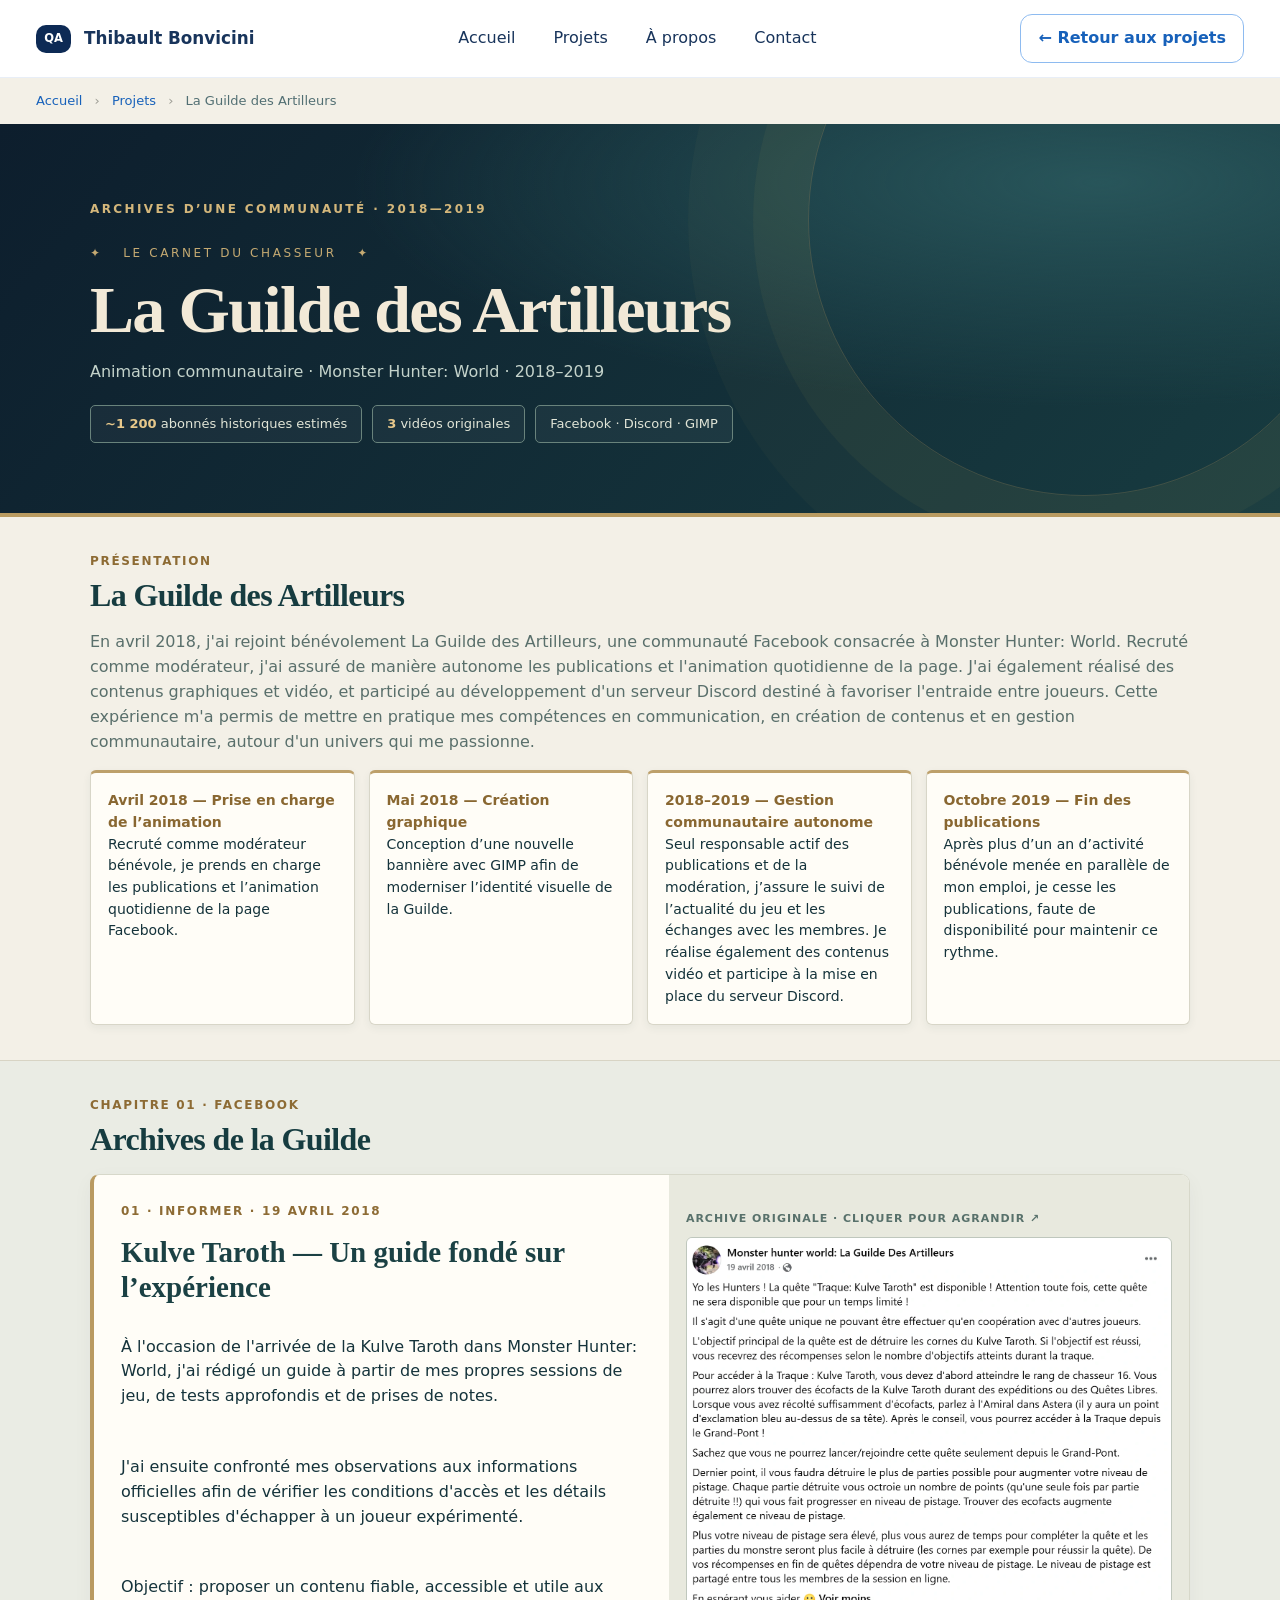
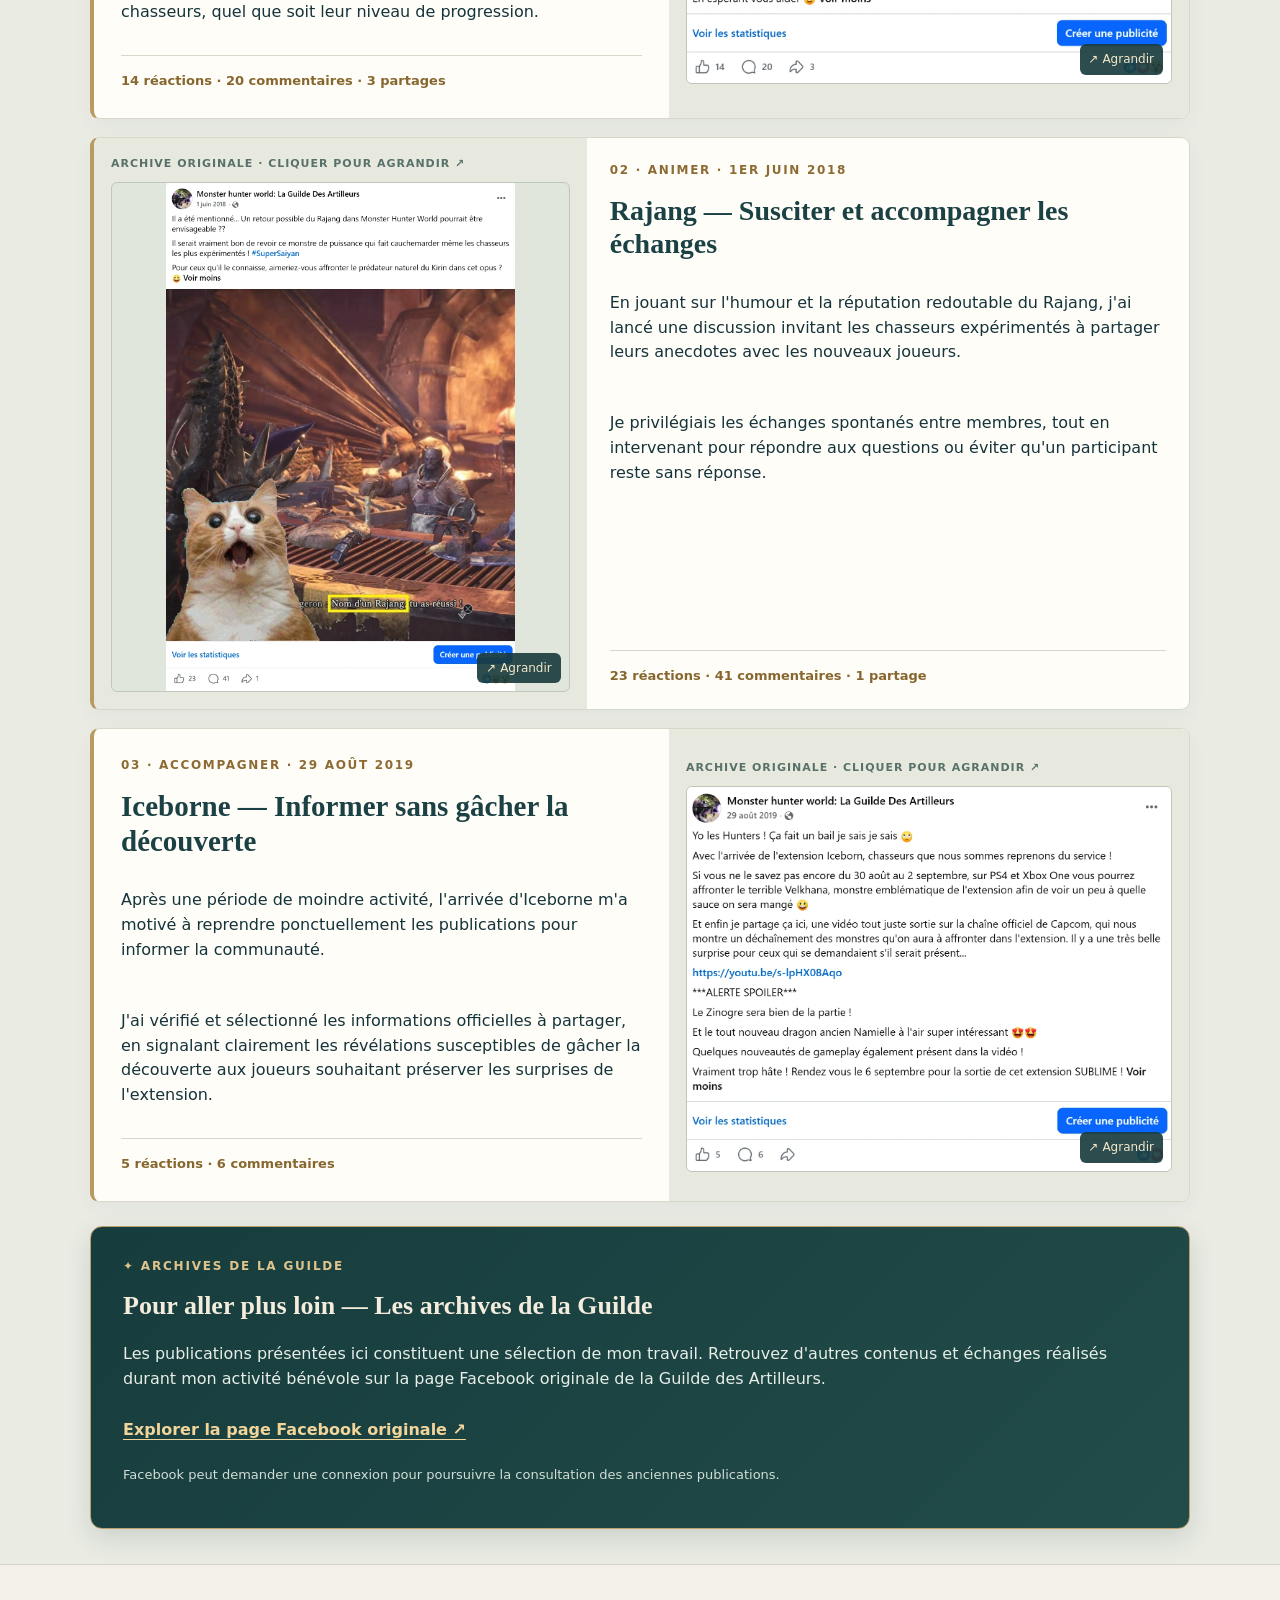
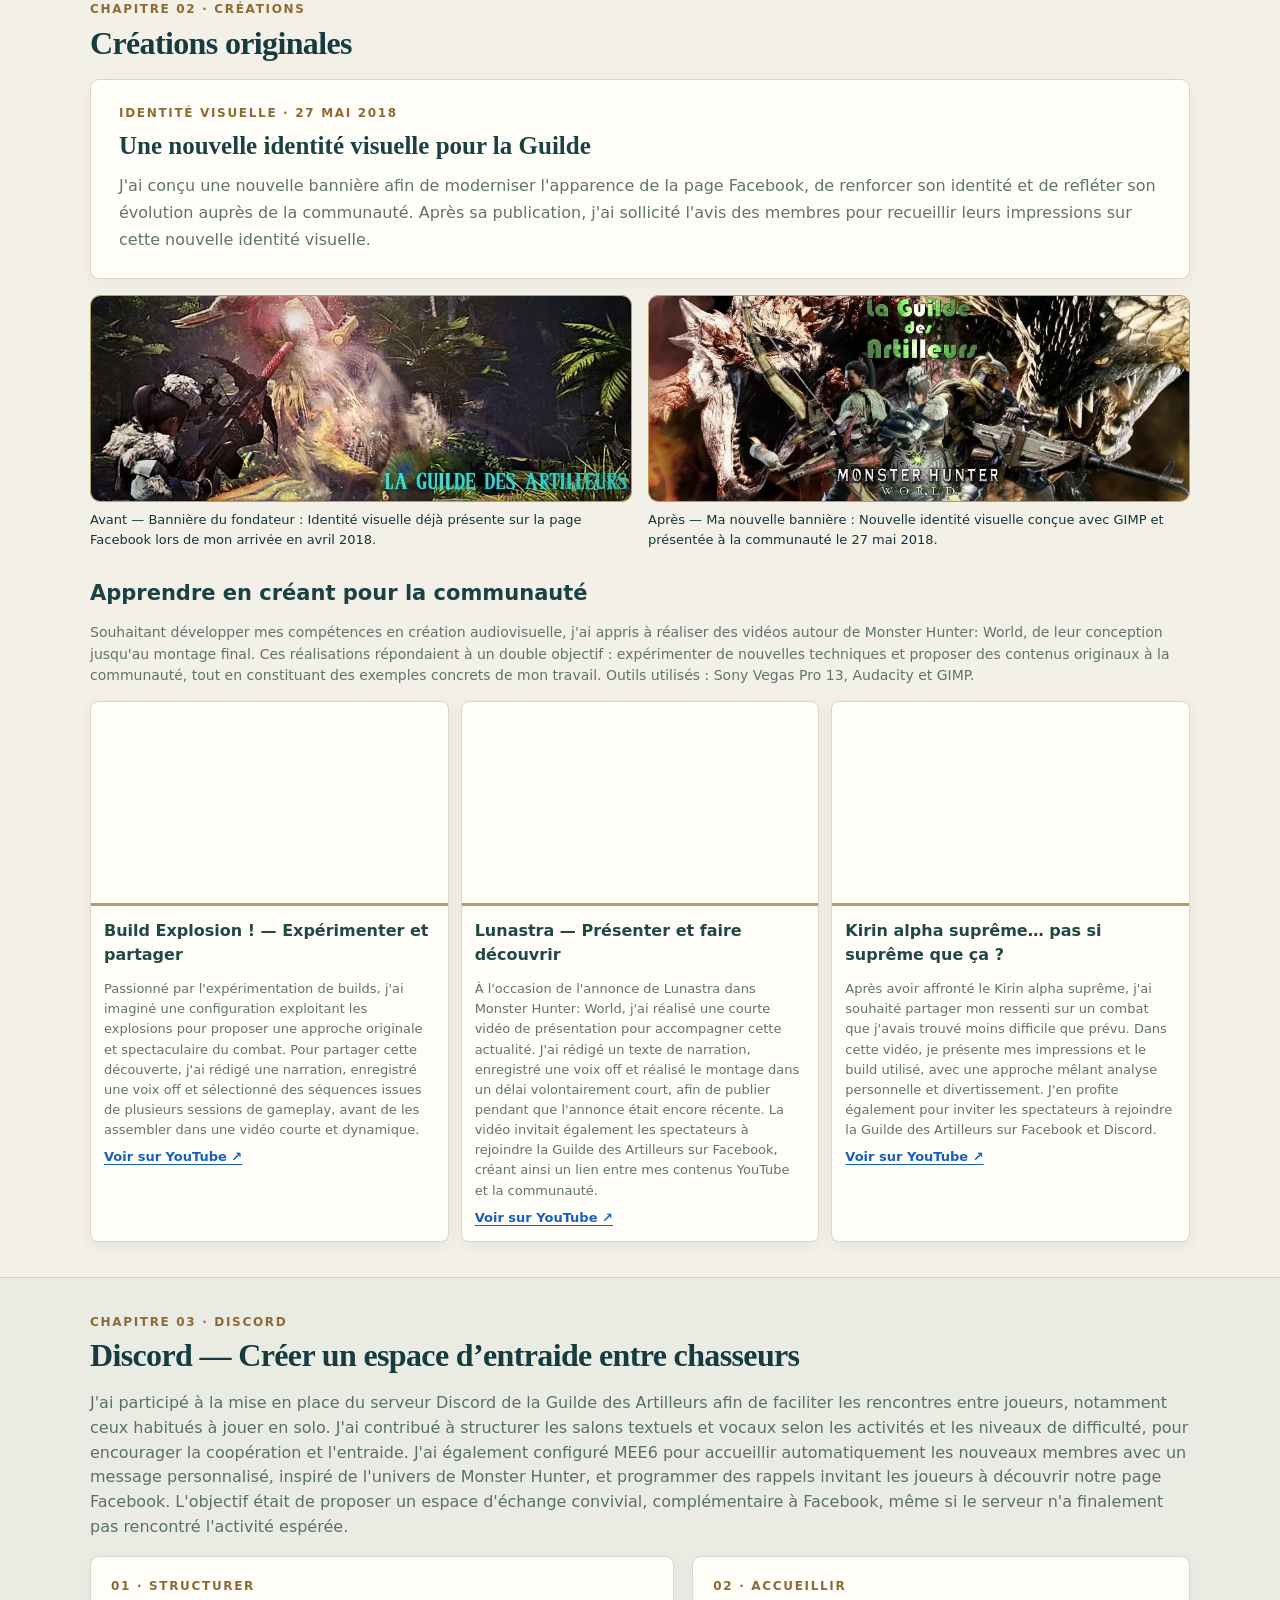
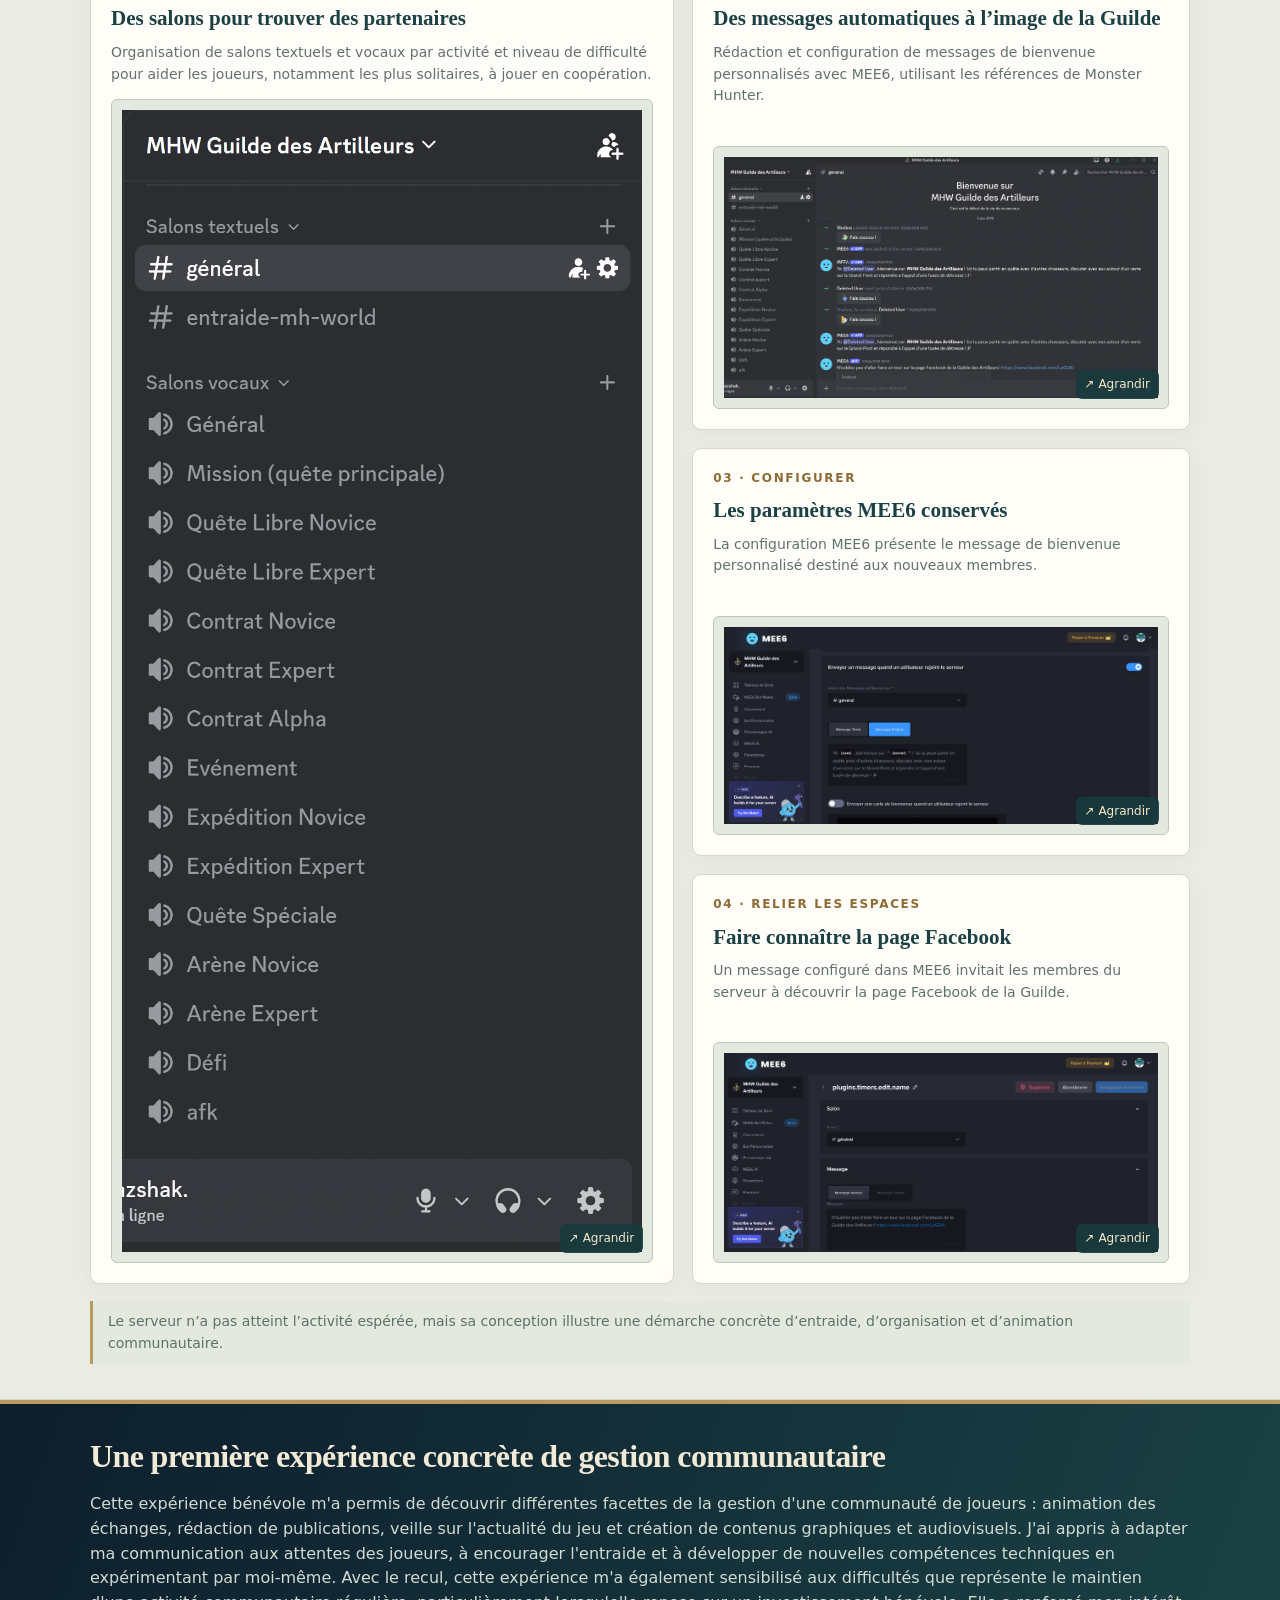
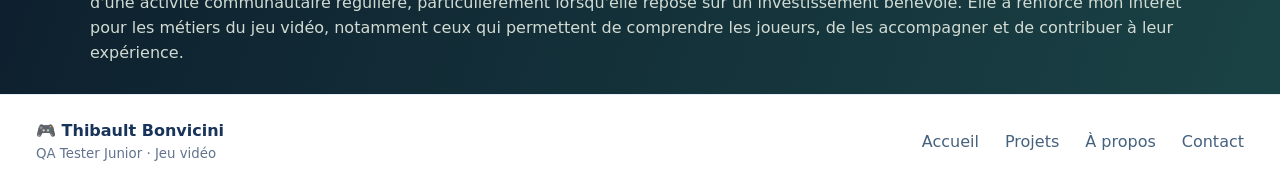
==== commit 938b8d3c: "Remove remaining local-preview notice from published case study" ====
--- a/projets/guilde-des-artilleurs.html
+++ b/projets/guilde-des-artilleurs.html
@@ -141,7 +141,7 @@
 .banner-comparison{margin-top:16px}
 @media(max-width:900px){.timeline{grid-template-columns:repeat(2,minmax(0,1fr))}}
 @media(max-width:600px){.timeline{grid-template-columns:1fr}.facebook-archive{padding:22px}.facebook-archive h3{font-size:23px}.creation-feature-v12{padding:20px}}
-</style></head><body><div class="notice">MAQUETTE V9 — Aperçu local uniquement · Le site GitHub n'est pas modifié</div>
+</style></head><body>
 <div class="portfolio-topbar"><div class="portfolio-wrap"><a class="portfolio-brand" href="../index.html"><span class="portfolio-logo">QA</span>Thibault Bonvicini</a><nav class="portfolio-links"><a href="../index.html">Accueil</a><a href="../index.html#projets">Projets</a><a href="../index.html#apropos">À propos</a><a href="../index.html#contact">Contact</a></nav><a class="portfolio-back" href="../index.html#projets">← Retour aux projets</a></div></div>
 <div class="portfolio-crumb"><a href="../index.html">Accueil</a> <span>›</span> <a href="../index.html#projets">Projets</a> <span>›</span> La Guilde des Artilleurs</div><header class="hero"><div class="wrap"><div class="hero-kicker">ARCHIVES D’UNE COMMUNAUTÉ · 2018—2019</div><div aria-hidden="true" class="hero-mark">✦ <span>LE CARNET DU CHASSEUR</span> ✦</div><h1>La Guilde des Artilleurs</h1><p>Animation communautaire · Monster Hunter: World · 2018–2019</p><div class="stats"><div class="stat"><strong>~1 200</strong> abonnés historiques estimés</div><div class="stat"><strong>3</strong> vidéos originales</div><div class="stat">Facebook · Discord · GIMP</div></div></div></header>
 <section class="section"><div class="wrap"><div class="eyebrow">Présentation</div><h2>La Guilde des Artilleurs</h2><p class="intro">En avril 2018, j'ai rejoint bénévolement La Guilde des Artilleurs, une communauté Facebook consacrée à Monster Hunter: World. Recruté comme modérateur, j'ai assuré de manière autonome les publications et l'animation quotidienne de la page. J'ai également réalisé des contenus graphiques et vidéo, et participé au développement d'un serveur Discord destiné à favoriser l'entraide entre joueurs. Cette expérience m'a permis de mettre en pratique mes compétences en communication, en création de contenus et en gestion communautaire, autour d'un univers qui me passionne.</p><div class="timeline"><div class="time"><strong>Avril 2018 — Prise en charge de l’animation</strong>Recruté comme modérateur bénévole, je prends en charge les publications et l’animation quotidienne de la page Facebook.</div><div class="time"><strong>Mai 2018 — Création graphique</strong>Conception d’une nouvelle bannière avec GIMP afin de moderniser l’identité visuelle de la Guilde.</div><div class="time"><strong>2018–2019 — Gestion communautaire autonome</strong>Seul responsable actif des publications et de la modération, j’assure le suivi de l’actualité du jeu et les échanges avec les membres. Je réalise également des contenus vidéo et participe à la mise en place du serveur Discord.</div><div class="time"><strong>Octobre 2019 — Fin des publications</strong>Après plus d’un an d’activité bénévole menée en parallèle de mon emploi, je cesse les publications, faute de disponibilité pour maintenir ce rythme.</div></div></div></section>
